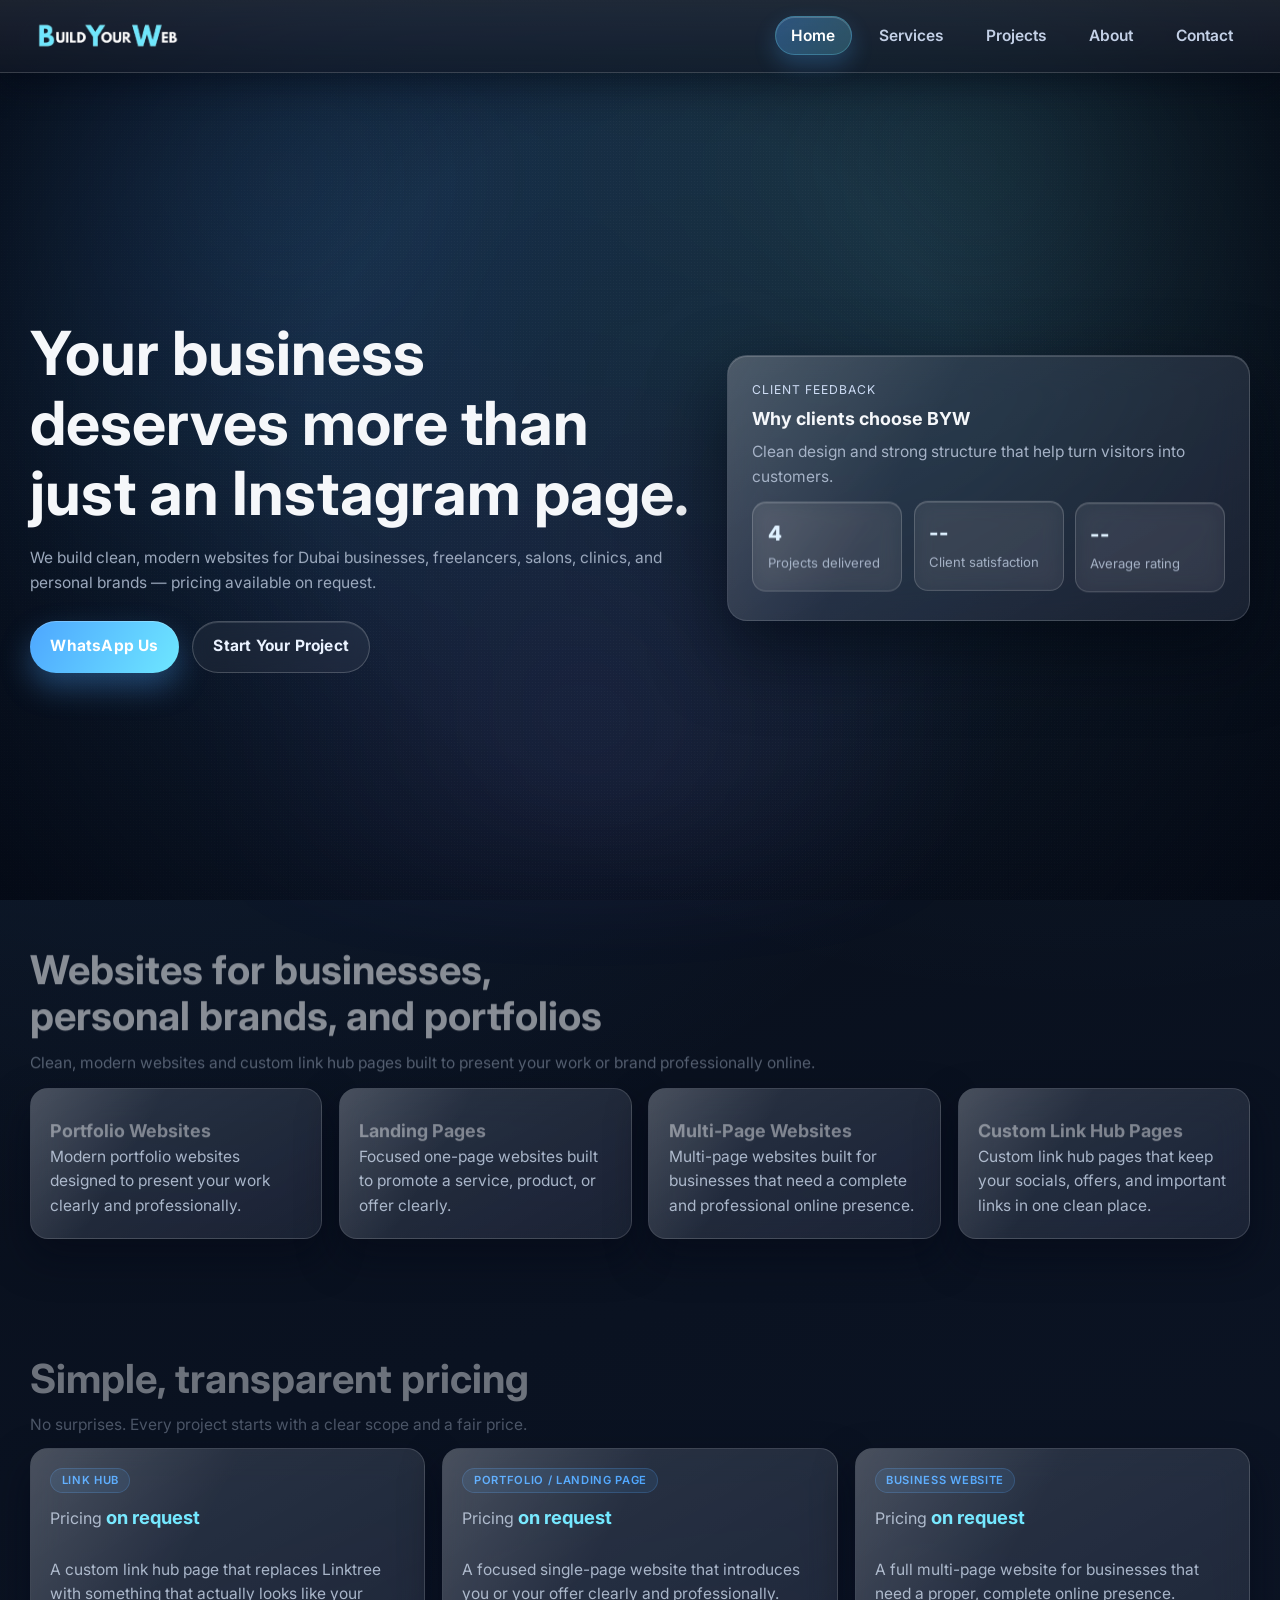
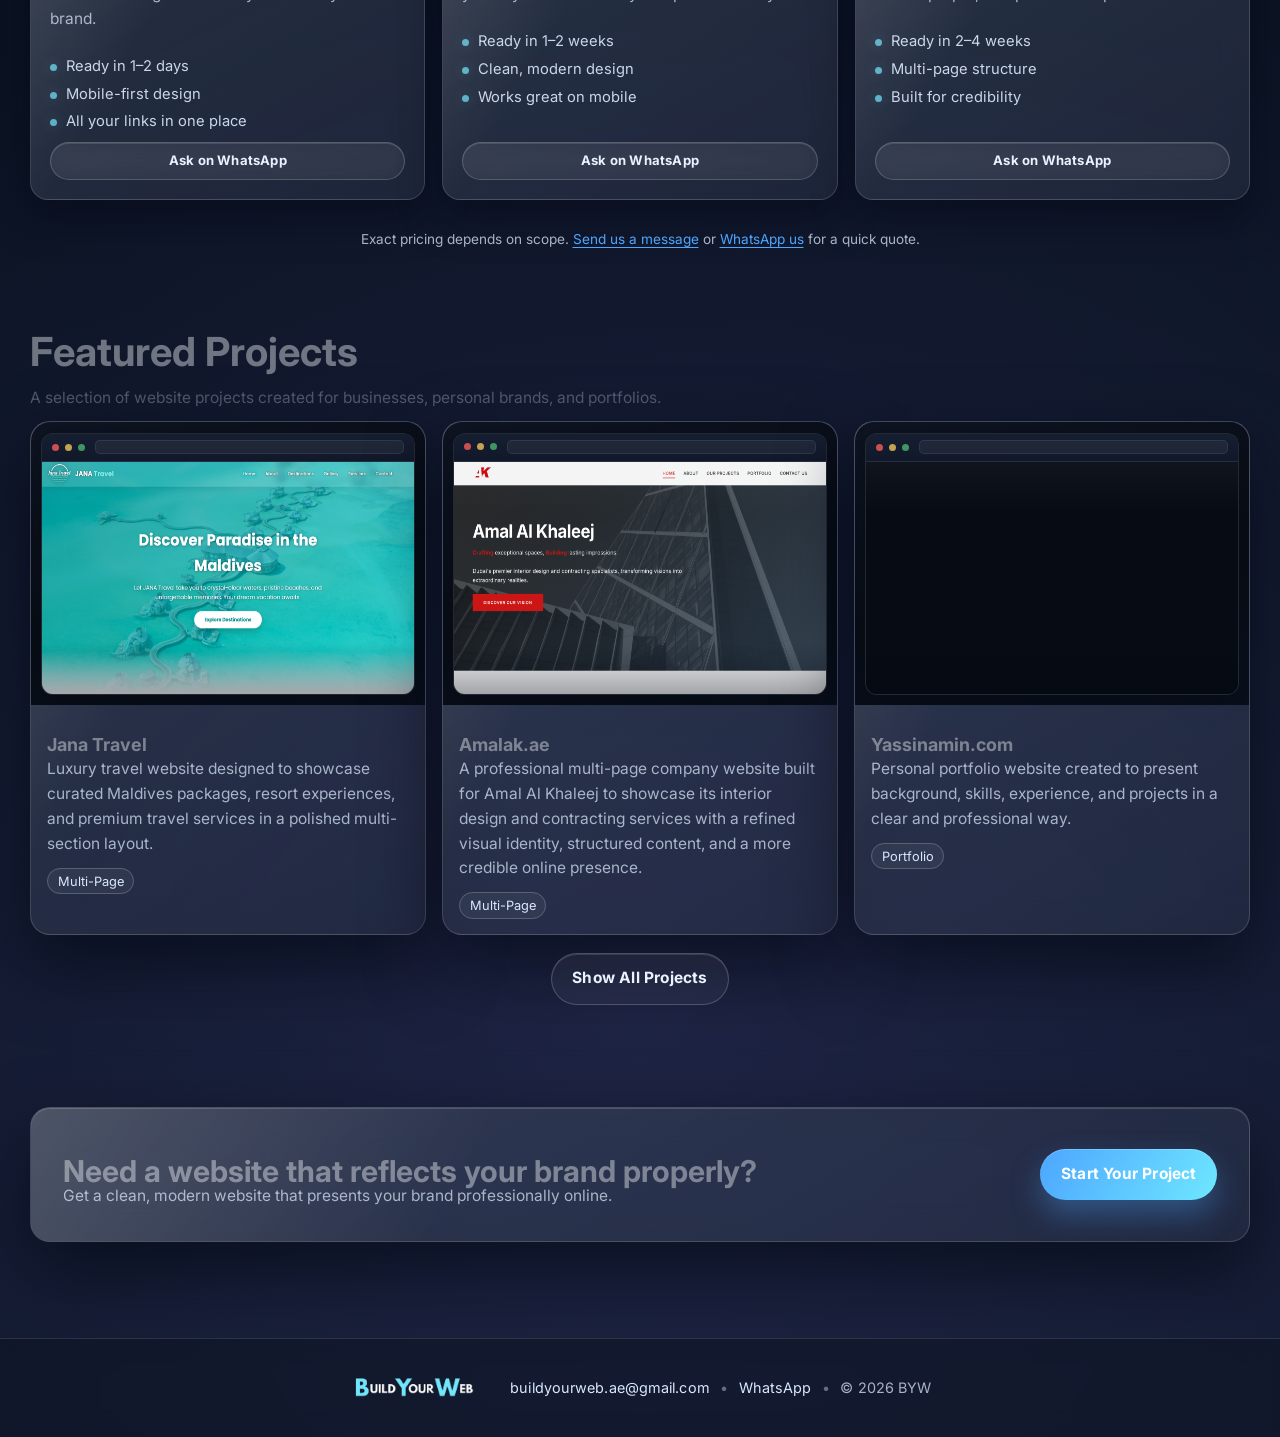
==== index.html @ 3cda88a5 "Remove all prices; make pricing available on request Replaces every AED figure across the homepage a" ====
<!DOCTYPE html>
<html lang="en">
  <head>
    <meta charset="UTF-8" />
    <meta name="viewport" content="width=device-width, initial-scale=1.0" />
    <title>Build Your Web (BYW) | Website Design in Dubai</title>
    <meta
      name="description"
      content="Dubai-based web design for businesses, salons, clinics, freelancers, and personal brands. Clean, modern websites with pricing on request. WhatsApp us to start."
    />
    <meta name="theme-color" content="#070b14" />
    <link rel="canonical" href="https://www.buildyourweb.ae/" />

    <!-- Favicon -->
    <link rel="icon" type="image/png" href="assets/Logo/favicon.png?v=7" />
    <link rel="apple-touch-icon" href="assets/Logo/favicon.png?v=7" />

    <!-- Open Graph -->
    <meta property="og:type" content="website" />
    <meta property="og:url" content="https://www.buildyourweb.ae/" />
    <meta property="og:title" content="Build Your Web (BYW) | Website Design in Dubai" />
    <meta
      property="og:description"
      content="Dubai-based web design for businesses, salons, clinics, freelancers, and personal brands. Clean, modern websites with pricing on request."
    />
    <meta
      property="og:image"
      content="https://www.buildyourweb.ae/assets/Logo/favicon.png?v=7"
    />
    <meta property="og:image:width" content="1307" />
    <meta property="og:image:height" content="1279" />
    <meta property="og:site_name" content="Build Your Web (BYW)" />
    <meta property="og:locale" content="en_US" />

    <!-- Twitter Card -->
    <meta name="twitter:card" content="summary_large_image" />
    <meta name="twitter:url" content="https://www.buildyourweb.ae/" />
    <meta name="twitter:title" content="Build Your Web (BYW) | Website Design in Dubai" />
    <meta
      name="twitter:description"
      content="Dubai-based web design for businesses, salons, clinics, freelancers, and personal brands. Clean, modern websites with pricing on request."
    />
    <meta
      name="twitter:image"
      content="https://www.buildyourweb.ae/assets/Logo/favicon.png?v=7"
    />
    <link rel="preconnect" href="https://fonts.googleapis.com" />
    <link rel="preconnect" href="https://fonts.gstatic.com" crossorigin />
    <link
      href="https://fonts.googleapis.com/css2?family=Inter:wght@400;500;600;700;800&display=swap"
      rel="stylesheet"
    />
    <link rel="stylesheet" href="assets/css/style.css?v=143" />
  </head>
  <body data-page="home">
    <header class="site-header">
      <div class="container nav-wrap">
        <a class="logo" href="./">
          <img
            src="assets/Logo/BYW%20Logo%20Transparent.png?v=2"
            alt="Build Your Web"
            width="328"
            height="86"
            decoding="async"
          />
        </a>
        <button
          class="menu-toggle"
          aria-expanded="false"
          aria-controls="site-nav"
          aria-label="Open menu"
        >
          Menu
        </button>
        <ul class="nav-links" id="site-nav">
          <li><a href="./" data-page-link="home">Home</a></li>
          <li><a href="services/" data-page-link="services">Services</a></li>
          <li><a href="projects/" data-page-link="projects">Projects</a></li>
          <li><a href="about/" data-page-link="about">About</a></li>
          <li><a href="contact/" data-page-link="contact">Contact</a></li>
        </ul>
      </div>
    </header>

    <main>
      <section class="page-hero">
        <div class="container hero-grid">
          <div class="hero-copy reveal">
            <h1>Your business deserves more than just an Instagram page.</h1>
            <p class="lead">
              We build clean, modern websites for Dubai businesses, freelancers, salons, clinics, and personal brands — pricing available on request.
            </p>
            <div class="hero-actions">
              <a href="https://wa.me/message/2WZRG66PRXP6H1" class="btn btn-primary" target="_blank" rel="noopener noreferrer">WhatsApp Us</a>
              <a href="contact/" class="btn btn-ghost">Start Your Project</a>
            </div>
          </div>
          <aside class="hero-panel hero-insight reveal">
            <div class="hero-panel-head">
              <p class="hero-panel-kicker">Client Feedback</p>
            </div>
            <h3>Why clients choose BYW</h3>
            <p class="lead">Clean design and strong structure that help turn visitors into customers.</p>
            <div class="hero-metrics">
              <article class="metric">
                <span class="num" id="projectsDeliveredMetric">--</span>
                <span class="label">Projects delivered</span>
              </article>
              <article class="metric">
                <span class="num" id="clientSatisfactionMetric">--</span>
                <span class="label">Client satisfaction</span>
              </article>
              <article class="metric">
                <span class="num" id="averageRatingMetric">--</span>
                <span class="label">Average rating</span>
              </article>
            </div>
            <p id="reviewCountNote" class="metric-note" hidden>Based on 0 reviews</p>
          </aside>
        </div>
      </section>

      <section>
        <div class="container">
          <div class="section-title reveal">
            <h2>Websites for businesses, personal brands, and portfolios</h2>
            <p>
              Clean, modern websites and custom link hub pages built to present
              your work or brand professionally online.
            </p>
          </div>
          <div class="cards">
            <article class="card reveal">
              <h3>Portfolio Websites</h3>
              <p>
                Modern portfolio websites designed to present your work clearly
                and professionally.
              </p>
            </article>
            <article class="card reveal">
              <h3>Landing Pages</h3>
              <p>
                Focused one-page websites built to promote a service, product,
                or offer clearly.
              </p>
            </article>
            <article class="card reveal">
              <h3>Multi-Page Websites</h3>
              <p>
                Multi-page websites built for businesses that need a complete
                and professional online presence.
              </p>
            </article>
            <article class="card reveal">
              <h3>Custom Link Hub Pages</h3>
              <p>
                Custom link hub pages that keep your socials, offers, and
                important links in one clean place.
              </p>
            </article>
          </div>
        </div>
      </section>

      <section class="pricing-preview-section">
        <div class="container">
          <div class="section-title reveal">
            <h2>Simple, transparent pricing</h2>
            <p>No surprises. Every project starts with a clear scope and a fair price.</p>
          </div>
          <div class="cards">
            <article class="card reveal pricing-card">
              <span class="pricing-tag">Link Hub</span>
              <p class="pricing-from">Pricing <strong>on request</strong></p>
              <p>A custom link hub page that replaces Linktree with something that actually looks like your brand.</p>
              <ul class="card-list">
                <li>Ready in 1–2 days</li>
                <li>Mobile-first design</li>
                <li>All your links in one place</li>
              </ul>
              <a href="https://wa.me/971509937517?text=Hi%2C%20I%27m%20interested%20in%20the%20Link%20Hub%20package." class="btn btn-ghost btn-sm" target="_blank" rel="noopener noreferrer">Ask on WhatsApp</a>
            </article>
            <article class="card reveal pricing-card">
              <span class="pricing-tag">Portfolio / Landing Page</span>
              <p class="pricing-from">Pricing <strong>on request</strong></p>
              <p>A focused single-page website that introduces you or your offer clearly and professionally.</p>
              <ul class="card-list">
                <li>Ready in 1–2 weeks</li>
                <li>Clean, modern design</li>
                <li>Works great on mobile</li>
              </ul>
              <a href="https://wa.me/971509937517?text=Hi%2C%20I%27m%20interested%20in%20the%20Portfolio%20/%20Landing%20Page%20package." class="btn btn-ghost btn-sm" target="_blank" rel="noopener noreferrer">Ask on WhatsApp</a>
            </article>
            <article class="card reveal pricing-card">
              <span class="pricing-tag">Business Website</span>
              <p class="pricing-from">Pricing <strong>on request</strong></p>
              <p>A full multi-page website for businesses that need a proper, complete online presence.</p>
              <ul class="card-list">
                <li>Ready in 2–4 weeks</li>
                <li>Multi-page structure</li>
                <li>Built for credibility</li>
              </ul>
              <a href="https://wa.me/971509937517?text=Hi%2C%20I%27m%20interested%20in%20the%20Business%20Website%20package" class="btn btn-ghost btn-sm" target="_blank" rel="noopener noreferrer">Ask on WhatsApp</a>
            </article>
          </div>
          <p class="pricing-note reveal">Exact pricing depends on scope. <a href="contact/">Send us a message</a> or <a href="https://wa.me/message/2WZRG66PRXP6H1" target="_blank" rel="noopener noreferrer">WhatsApp us</a> for a quick quote.</p>
        </div>
      </section>

      <section>
        <div class="container">
          <div class="section-title reveal">
            <h2>Featured Projects</h2>
            <p>
              A selection of website projects created for businesses, personal
              brands, and portfolios.
            </p>
          </div>
          <div class="portfolio-grid">
            <article
              class="project reveal"
              tabindex="0"
              role="button"
              aria-label="Open project details: Jana Travel"
              data-modal-title="Jana Travel"
              data-modal-type="Multi-Page Website"
              data-modal-url="https://yassinamin.com/janatravel"
              data-modal-description="JANA Travel is a luxury travel website built to promote curated resort experiences across the Maldives and the Indian Ocean. The site presents destinations, featured packages, gallery content, travel services, and contact options through a polished multi-section layout. The goal of the website is to create a premium online presence for a travel brand, making it easy for visitors to explore destinations, compare featured packages, learn about services, and get in touch to plan a trip."
              data-modal-points="Hero section with travel-focused call to action|About section introducing the brand|Featured destinations and package filtering|Resort package cards with pricing and details|Interactive photo gallery|Travel services section|Contact section with office details and inquiry form"
              data-modal-images="Projects/Jana Travel/1.png|Projects/Jana Travel/2.png|Projects/Jana Travel/3.png|Projects/Jana Travel/4.png|Projects/Jana Travel/5.png|Projects/Jana Travel/6.png"
            >
              <div class="project-media" aria-hidden="true">
                <div class="project-mock">
                  <div class="project-mock-chrome">
                    <span class="project-mock-dot project-mock-dot--r"></span>
                    <span class="project-mock-dot project-mock-dot--y"></span>
                    <span class="project-mock-dot project-mock-dot--g"></span>
                    <span class="project-mock-url"></span>
                  </div>
                  <div class="project-mock-viewport">
                    <img
                      src="Projects/Jana Travel/1.png"
                      alt="Jana Travel website preview"
                      width="400"
                      height="250"
                      decoding="async"
                      loading="lazy"
                    />
                  </div>
                </div>
              </div>
              <div class="project-body">
                <h3>Jana Travel</h3>
                <p>
                  Luxury travel website designed to showcase curated Maldives packages, resort experiences, and premium travel services in a polished multi-section layout.
                </p>
                <span class="tag">Multi-Page</span>
              </div>
            </article>
            <article
              class="project reveal"
              tabindex="0"
              role="button"
              aria-label="Open project details: Amalak.ae"
              data-modal-title="Amalak.ae"
              data-modal-type="Multi-Page Website"
              data-modal-url="https://amalak.ae"
              data-modal-description="Amalak.ae was built as the official website for Amal Al Khaleej, a Dubai-based interior design and contracting company. The goal was to create a clean and professional digital presence that reflects the company’s premium image and makes its services easier to explore online. The site introduces the brand, presents its core services, highlights project categories, and gives potential clients a clear way to get in touch."
              data-modal-points="Multi-page structure with dedicated sections for Home, About, Projects, Portfolio, and Contact|Service presentation for interior design, contracting, lighting design, space planning, custom carpentry, and project management|A modern visual style aimed at making the company feel established and trustworthy|Clear calls to action to guide visitors toward inquiries and consultations|Responsive layout focused on a clean browsing experience across devices|Building a more professional online identity for the brand|Organizing content in a way that feels clear and easy to navigate|Designing a clean UI that matches the company’s premium service offering|Creating a site structure that helps turn visitors into potential clients"
              data-modal-images="Projects/Amalak.ae/1.png|Projects/Amalak.ae/2.png|Projects/Amalak.ae/3.png|Projects/Amalak.ae/4.png"
            >
              <div class="project-media" aria-hidden="true">
                <div class="project-mock">
                  <div class="project-mock-chrome">
                    <span class="project-mock-dot project-mock-dot--r"></span>
                    <span class="project-mock-dot project-mock-dot--y"></span>
                    <span class="project-mock-dot project-mock-dot--g"></span>
                    <span class="project-mock-url"></span>
                  </div>
                  <div class="project-mock-viewport">
                    <img
                      src="Projects/Amalak.ae/1.png"
                      alt="Amalak.ae website preview"
                      width="400"
                      height="250"
                      decoding="async"
                      loading="lazy"
                    />
                  </div>
                </div>
              </div>
              <div class="project-body">
                <h3>Amalak.ae</h3>
                <p>
                  A professional multi-page company website built for Amal Al Khaleej to showcase its interior design and contracting services with a refined visual identity, structured content, and a more credible online presence.
                </p>
                <span class="tag">Multi-Page</span>
              </div>
            </article>
            <article
              class="project reveal"
              tabindex="0"
              role="button"
              aria-label="Open project details: Yassinamin.com"
              data-modal-title="Yassinamin.com"
              data-modal-type="Personal Portfolio"
              data-modal-url="https://yassinamin.com"
              data-modal-description="Yassinamin.com is a personal portfolio website built to present academic background, technical interests, work experience, and selected projects in one clean and structured space. The site introduces Yassin Amin as a Computer Science student at the University of Wollongong in Dubai with interests in cybersecurity, coding, Linux, and networking. The goal of the website is to create a professional online presence that makes it easy to explore education, experience, certifications, skills, and projects through a simple section-based layout."
              data-modal-points="Introduction and personal summary|Education timeline|Experience section|Certificates section|Projects showcase|Skills section|Contact section"
              data-modal-images="Projects/Yassinamin.com/1.png|Projects/Yassinamin.com/2.png|Projects/Yassinamin.com/3.png"
            >
              <div class="project-media" aria-hidden="true">
                <div class="project-mock">
                  <div class="project-mock-chrome">
                    <span class="project-mock-dot project-mock-dot--r"></span>
                    <span class="project-mock-dot project-mock-dot--y"></span>
                    <span class="project-mock-dot project-mock-dot--g"></span>
                    <span class="project-mock-url"></span>
                  </div>
                  <div class="project-mock-viewport">
                    <img
                      src="Projects/Yassinamin.com/1.png"
                      alt="Yassinamin.com website preview"
                      width="400"
                      height="250"
                      decoding="async"
                      loading="lazy"
                    />
                  </div>
                </div>
              </div>
              <div class="project-body">
                <h3>Yassinamin.com</h3>
                <p>
                  Personal portfolio website created to present background, skills, experience, and projects in a clear and professional way.
                </p>
                <span class="tag">Portfolio</span>
              </div>
            </article>
          </div>
          <div class="portfolio-actions reveal">
            <a href="projects/" class="btn btn-ghost">Show All Projects</a>
          </div>
        </div>
      </section>

      <section>
        <div class="container">
          <div class="cta reveal">
            <div>
              <h2>Need a website that reflects your brand properly?</h2>
              <p>
                Get a clean, modern website that presents your brand
                professionally online.
              </p>
            </div>
            <a href="contact/" class="btn btn-primary">Start Your Project</a>
          </div>
        </div>
      </section>
    </main>

    <footer class="site-footer">
      <div class="container footer-inner">
        <a class="logo" href="./">
          <img
            src="assets/Logo/BYW%20Logo%20Transparent.png?v=2"
            alt="Build Your Web"
            width="328"
            height="86"
            decoding="async"
          />
        </a>
        <div class="footer-meta" aria-label="Footer">
          <a class="footer-email" href="mailto:buildyourweb.ae@gmail.com">buildyourweb.ae@gmail.com</a>
          <span class="footer-divider" aria-hidden="true">•</span>
          <a
            class="footer-phone"
            href="https://wa.me/message/2WZRG66PRXP6H1"
            target="_blank"
            rel="noopener noreferrer"
            aria-label="WhatsApp +971 50 993 7517"
            >WhatsApp</a
          >
          <span class="footer-divider" aria-hidden="true">•</span>
          <span class="footer-copy">© 2026 BYW</span>
        </div>
      </div>
    </footer>

    <script src="assets/js/main.js?v=72"></script>
  </body>
  </html>
---- assets/css/style.css ----
:root {
  --bg-base: #070b14;
  --bg-secondary: #0d1321;
  --surface-deep: #111a2e;
  --glass: rgba(255, 255, 255, 0.08);
  --glass-border: rgba(255, 255, 255, 0.16);
  --accent-blue: #4da6ff;
  --accent-cyan: #6ee7ff;
  --glow-violet: #8b7cff;
  --text: #f5f7fa;
  --text-muted: #a7b4c8;
  --shadow-lg: 0 30px 72px rgba(2, 6, 16, 0.62);
  --shadow-md: 0 18px 38px rgba(3, 8, 21, 0.5);
  --inner-light: inset 0 1px 0 rgba(255, 255, 255, 0.16);
  --radius: 20px;
  --radius-sm: 14px;
  --max: 1220px;
}

* {
  box-sizing: border-box;
}

html {
  scroll-behavior: smooth;
  background: #070b14;
  background-color: #070b14;
  overscroll-behavior-y: none;
  scrollbar-width: none;
  -ms-overflow-style: none;
}

body {
  margin: 0;
  font-family: "Inter", "Segoe UI", Roboto, sans-serif;
  font-size: 0.97rem;
  color: var(--text);
  line-height: 1.6;
  background:
    radial-gradient(circle at 12% 6%, rgba(77, 166, 255, 0.16), transparent 34%),
    radial-gradient(circle at 84% 2%, rgba(110, 231, 255, 0.1), transparent 30%),
    radial-gradient(circle at 50% 86%, rgba(139, 124, 255, 0.12), transparent 42%),
    linear-gradient(165deg, var(--bg-base), #0a1221 44%, var(--surface-deep) 100%);
  background-color: #070b14;
  /* Safari/macOS: background-attachment: fixed + overscroll up causes a bright blue
     band at the top (fixed bg repaints wrong during rubber-band). Default scroll
     attachment matches .fx-layer fixed aurora without triggering that bug. */
  overflow-x: hidden;
  isolation: isolate;
  overscroll-behavior-y: none;
  scrollbar-width: none;
  -ms-overflow-style: none;
}

html::-webkit-scrollbar,
body::-webkit-scrollbar {
  width: 0;
  height: 0;
  display: none;
}

body::before {
  content: "";
  position: fixed;
  inset: 0;
  z-index: 0;
  pointer-events: none;
  background:
    linear-gradient(rgba(167, 180, 200, 0.06) 1px, transparent 1px),
    linear-gradient(90deg, rgba(167, 180, 200, 0.06) 1px, transparent 1px);
  background-size: 72px 72px;
  mask-image: radial-gradient(circle at center, black 28%, transparent 96%);
  opacity: 0.2;
}

body.modal-open {
  overflow: hidden;
}

.modal-overlay {
  position: fixed;
  inset: 0;
  z-index: 9999;
  display: grid;
  place-items: center;
  padding: 1.4rem;
  background: rgba(2, 6, 16, 0.72);
  backdrop-filter: blur(10px);
  opacity: 0;
  visibility: hidden;
  pointer-events: none;
  transition: opacity 0.24s ease, visibility 0.24s ease;
}

.modal {
  width: min(820px, 100%);
  max-height: min(90vh, 920px);
  border-radius: 22px;
  border: 1px solid rgba(255, 255, 255, 0.18);
  background:
    linear-gradient(150deg, rgba(255, 255, 255, 0.12), rgba(255, 255, 255, 0.05)),
    rgba(17, 26, 46, 0.72);
  box-shadow: 0 34px 90px rgba(2, 6, 18, 0.7);
  overflow: hidden;
  position: relative;
  display: flex;
  flex-direction: column;
  opacity: 0;
  transform: translateY(14px) scale(0.985);
  transition: opacity 0.24s ease, transform 0.24s ease;
}

.modal-overlay.is-open {
  opacity: 1;
  visibility: visible;
  pointer-events: auto;
}

.modal-overlay.is-open .modal {
  opacity: 1;
  transform: translateY(0) scale(1);
}

.modal-body {
  padding: 1.35rem 1.35rem 1.5rem;
  display: grid;
  gap: 0.8rem;
  overflow-y: auto;
  overscroll-behavior: contain;
  scrollbar-width: thin;
  scrollbar-color: #3d424d transparent;
}

.modal-body::-webkit-scrollbar {
  width: 8px;
}

.modal-body::-webkit-scrollbar-thumb {
  background-color: #3d424d;
  border-radius: 999px;
}

.modal-body::-webkit-scrollbar-track {
  background: transparent;
}

.modal-media {
  border-bottom: 1px solid rgba(255, 255, 255, 0.12);
  touch-action: pan-y;
  cursor: grab;
}

.modal-media.is-dragging {
  cursor: grabbing;
}

.modal-carousel {
  width: 100%;
  height: 100%;
  overflow: hidden;
}

.modal-media .project-mock-viewport {
  aspect-ratio: auto;
  height: clamp(240px, 44vh, 420px);
  background: #060a13;
}

.modal-track {
  height: 100%;
  display: flex;
  will-change: transform;
}

.modal-slide {
  flex: 0 0 100%;
  width: 100%;
  height: 100%;
  box-sizing: border-box;
  padding: 0 4px;
}

.modal-image {
  width: 100%;
  height: 100%;
  display: block;
  object-fit: fill;
  object-position: center;
  user-select: none;
  -webkit-user-drag: none;
  pointer-events: none;
}

.modal-media .project-mock-viewport img.modal-image {
  object-fit: fill;
  object-position: center;
}

.modal-gallery {
  display: flex;
  gap: 0.5rem;
  padding: 0.6rem 1.35rem 0;
  flex-shrink: 0;
  scrollbar-width: thin;
  scrollbar-color: #3d424d transparent;
}

.modal-gallery::-webkit-scrollbar {
  width: 8px;
  height: 8px;
}

.modal-gallery::-webkit-scrollbar-thumb {
  background-color: #3d424d;
  border-radius: 999px;
}

.modal-gallery::-webkit-scrollbar-track {
  background: transparent;
}

.modal-gallery-thumb {
  width: 62px;
  height: 42px;
  border-radius: 8px;
  border: 1px solid rgba(255, 255, 255, 0.2);
  padding: 0;
  background: rgba(255, 255, 255, 0.05);
  overflow: hidden;
  cursor: pointer;
  opacity: 0.78;
  transition: opacity 0.18s ease, border-color 0.18s ease, transform 0.18s ease;
}

.modal-gallery-thumb img {
  width: 100%;
  height: 100%;
  display: block;
  object-fit: cover;
}

.modal-gallery-thumb:hover {
  opacity: 1;
  transform: translateY(-1px);
}

.modal-gallery-thumb.active {
  opacity: 1;
  border-color: rgba(110, 231, 255, 0.55);
  box-shadow: 0 0 0 1px rgba(110, 231, 255, 0.28);
}

.modal-kicker {
  margin: 0;
  font-size: 0.78rem;
  letter-spacing: 1.1px;
  text-transform: uppercase;
  color: #c8d8f3;
  opacity: 0.92;
}

.modal-title {
  margin: 0;
  font-size: 1.5rem;
}

.modal-title-link {
  color: #dce8fa;
  text-decoration: none;
  border-bottom: 1px solid transparent;
  transition: color 0.2s ease, border-color 0.2s ease, text-shadow 0.2s ease;
}

.modal-title-link:hover {
  color: #a7e7ff;
  border-color: rgba(110, 231, 255, 0.4);
  text-shadow: 0 0 14px rgba(110, 231, 255, 0.22);
}

.modal-title-link.is-disabled {
  pointer-events: none;
  border-bottom-color: transparent;
}

.modal-visit-hint {
  margin: -0.3rem 0 0.1rem;
  color: #95a9c6;
  font-size: 0.78rem;
  letter-spacing: 0.35px;
  text-transform: uppercase;
}

.modal-desc {
  margin: 0;
  color: var(--text-muted);
}

.modal-list {
  list-style: none;
  padding: 0;
  margin: 0.2rem 0 0;
  display: grid;
  gap: 0.45rem;
  color: #c9d6ea;
}

.modal-list li {
  display: flex;
  gap: 0.55rem;
  align-items: flex-start;
  line-height: 1.45;
}

.modal-list li::before {
  content: "";
  width: 7px;
  height: 7px;
  border-radius: 999px;
  margin-top: 0.5rem;
  flex: 0 0 auto;
  background: rgba(110, 231, 255, 0.7);
  box-shadow: 0 0 14px rgba(110, 231, 255, 0.22);
}

.modal-close {
  position: absolute;
  top: 0.9rem;
  right: 0.9rem;
  border: 1px solid rgba(255, 255, 255, 0.2);
  background: rgba(255, 255, 255, 0.06);
  color: #eaf2ff;
  border-radius: 999px;
  padding: 0.55rem 0.8rem;
  font: inherit;
  font-weight: 700;
  cursor: pointer;
  transition: border-color 0.2s ease, background-color 0.2s ease, transform 0.2s ease;
}

.modal-close:hover {
  transform: translateY(-1px);
  border-color: rgba(110, 231, 255, 0.34);
  background: rgba(255, 255, 255, 0.08);
}

.project[role="button"] {
  cursor: pointer;
}

.project[role="button"]:focus-visible {
  outline: 3px solid rgba(77, 166, 255, 0.45);
  outline-offset: 4px;
}

body > *:not(.fx-layer):not(.scroll-progress):not(.modal-overlay):not(.mobile-nav-overlay):not(.mobile-nav-drawer) {
  position: relative;
  z-index: 1;
}

.fx-layer {
  position: fixed;
  inset: 0;
  z-index: 0;
  pointer-events: none;
}

.aurora-bg,
.grain-bg,
.vignette-bg {
  position: absolute;
  inset: 0;
}

.aurora-bg {
  background:
    radial-gradient(circle at 22% 20%, rgba(77, 166, 255, 0.14), transparent 42%),
    radial-gradient(circle at 76% 18%, rgba(110, 231, 255, 0.12), transparent 38%),
    radial-gradient(circle at 46% 80%, rgba(139, 124, 255, 0.1), transparent 42%);
  filter: blur(52px);
  opacity: 0.92;
  animation: auroraDrift 18s ease-in-out infinite alternate;
}

.grain-bg {
  background-image: radial-gradient(rgba(255, 255, 255, 0.42) 0.5px, transparent 0.6px);
  background-size: 3px 3px;
  mix-blend-mode: soft-light;
  opacity: 0.06;
}

.vignette-bg {
  background: radial-gradient(circle at center, transparent 42%, rgba(2, 6, 16, 0.72) 100%);
}

.scroll-progress {
  --scroll-progress: 0;
  position: fixed;
  top: 0;
  left: 0;
  right: 0;
  z-index: 10000;
  width: 100%;
  height: 3px;
  box-sizing: border-box;
  pointer-events: none;
  background: transparent;
  overflow: hidden;
  /* Stable fixed layer for Safari desktop (avoids repaint trails vs. descendants). */
  transform: translateZ(0);
  -webkit-transform: translateZ(0);
}

/* Real node + clip-path (no transform on the gradient): Safari/macOS often leaves
   blue “shadow” smears when a pseudo or layer uses scaleX + gradient every frame. */
.scroll-progress-fill {
  display: block;
  height: 100%;
  width: 100%;
  margin: 0;
  padding: 0;
  border: 0;
  background: linear-gradient(90deg, var(--accent-blue), var(--accent-cyan));
  clip-path: inset(0 calc((1 - var(--scroll-progress, 0)) * 100%) 0 0);
  -webkit-clip-path: inset(0 calc((1 - var(--scroll-progress, 0)) * 100%) 0 0);
}

a {
  color: inherit;
  text-decoration: none;
}

img {
  max-width: 100%;
  display: block;
}

.container {
  width: min(100% - 2rem, var(--max));
  margin-inline: auto;
}

.site-header {
  position: sticky;
  top: 0;
  z-index: 120;
  border-bottom: 1px solid rgba(255, 255, 255, 0.12);
  background:
    linear-gradient(180deg, rgba(255, 255, 255, 0.08), rgba(255, 255, 255, 0.02)),
    rgba(13, 19, 33, 0.66);
  backdrop-filter: blur(22px) saturate(130%);
  box-shadow: 0 10px 34px rgba(2, 6, 18, 0.45);
}

.nav-wrap {
  display: flex;
  align-items: center;
  justify-content: space-between;
  min-height: 72px;
  gap: 1.2rem;
  width: 100%;
  max-width: none;
  padding-inline: clamp(1rem, 2.4vw, 2.6rem);
}

.logo {
  display: inline-flex;
  align-items: center;
  line-height: 0;
  position: relative;
  flex-shrink: 0;
  cursor: pointer;
}

.logo img {
  height: clamp(26px, 6.5vw, 40px);
  width: auto;
  max-width: min(220px, 72vw);
  object-fit: contain;
  display: block;
  cursor: pointer;
  user-select: none;
  -webkit-user-drag: none;
  transition: transform 0.24s ease, filter 0.24s ease;
}

.site-header .logo:hover img {
  transform: translateY(-2px) scale(1.05);
  filter:
    drop-shadow(0 0 10px rgba(77, 166, 255, 0.32))
    drop-shadow(0 0 22px rgba(110, 231, 255, 0.2));
}

.site-footer .logo:hover img {
  transform: translateY(-2px) scale(1.05);
  filter:
    drop-shadow(0 0 10px rgba(77, 166, 255, 0.32))
    drop-shadow(0 0 22px rgba(110, 231, 255, 0.2));
}

.site-footer .logo img {
  height: clamp(22px, 5.5vw, 34px);
  max-width: min(190px, 68vw);
}

.nav-links {
  display: flex;
  align-items: center;
  gap: 0.65rem;
  list-style: none;
  padding: 0;
  margin: 0 0 0 auto;
}

.nav-links a {
  color: #c3d0e6;
  padding: 0.56rem 0.96rem;
  border-radius: 999px;
  font-weight: 600;
  border: 1px solid transparent;
  transition: color 0.2s ease, border-color 0.2s ease, background-color 0.2s ease;
}

.nav-links a:hover,
.nav-links a.active {
  color: #ffffff;
  border-color: rgba(110, 231, 255, 0.28);
  background: linear-gradient(
    120deg,
    rgba(77, 166, 255, 0.36),
    rgba(110, 231, 255, 0.24)
  );
  box-shadow:
    0 10px 22px rgba(77, 166, 255, 0.24),
    inset 0 1px 0 rgba(255, 255, 255, 0.18);
}

.menu-toggle {
  display: none;
  border: 1px solid var(--glass-border);
  background: var(--glass);
  color: var(--text);
  border-radius: 10px;
  padding: 0.45rem 0.65rem;
  font-size: 0.95rem;
  cursor: pointer;
}

.btn {
  display: inline-flex;
  align-items: center;
  justify-content: center;
  gap: 0.45rem;
  border: 0;
  border-radius: 999px;
  padding: 0.8rem 1.28rem;
  font-weight: 700;
  letter-spacing: 0.2px;
  cursor: pointer;
  transform: translate3d(var(--btn-x, 0), var(--btn-y, 0), 0);
  transition: transform 0.2s ease, box-shadow 0.2s ease, opacity 0.2s ease;
}

.btn:hover {
  transform: translate3d(var(--btn-x, 0), calc(var(--btn-y, 0) - 3px), 0) scale(1.02);
}

.btn-primary {
  color: #fff;
  background: linear-gradient(120deg, var(--accent-blue), var(--accent-cyan));
  box-shadow:
    0 14px 30px rgba(77, 166, 255, 0.35),
    inset 0 1px 0 rgba(255, 255, 255, 0.22);
}

.btn-primary:hover {
  box-shadow:
    0 18px 36px rgba(77, 166, 255, 0.48),
    0 0 24px rgba(110, 231, 255, 0.26),
    inset 0 1px 0 rgba(255, 255, 255, 0.28);
}

.btn-ghost {
  color: #eaf2ff;
  border: 1px solid rgba(255, 255, 255, 0.2);
  background: rgba(255, 255, 255, 0.05);
  backdrop-filter: blur(10px);
  box-shadow: inset 0 1px 0 rgba(255, 255, 255, 0.12);
}

.btn-ghost:hover {
  border-color: rgba(110, 231, 255, 0.34);
  box-shadow:
    0 14px 28px rgba(4, 10, 26, 0.4),
    0 0 18px rgba(77, 166, 255, 0.16),
    inset 0 1px 0 rgba(255, 255, 255, 0.18);
}

.page-hero {
  padding: 5rem 0 3rem;
}

[data-page="home"] .page-hero {
  padding: clamp(5.8rem, 11vh, 7.4rem) 0 clamp(4.2rem, 9vh, 6.4rem);
  min-height: calc(100svh - 88px);
  display: flex;
  align-items: center;
}

.hero-grid {
  display: grid;
  grid-template-columns: 1.12fr 0.88fr;
  align-items: center;
  gap: 2rem;
}

.hero-copy {
  max-width: 760px;
}

.hero-proof {
  margin-top: 1rem;
  display: flex;
  flex-wrap: wrap;
  gap: 0.55rem;
}

.hero-proof span {
  font-size: 0.78rem;
  letter-spacing: 0.4px;
  color: #d5e5ff;
  border: 1px solid rgba(255, 255, 255, 0.22);
  border-radius: 999px;
  padding: 0.28rem 0.62rem;
  background: rgba(255, 255, 255, 0.06);
  backdrop-filter: blur(8px);
}

.kicker {
  display: inline-flex;
  align-items: center;
  gap: 0.45rem;
  font-size: 0.82rem;
  font-weight: 700;
  letter-spacing: 1.1px;
  text-transform: uppercase;
  color: #d2dff3;
  border: 1px solid var(--glass-border);
  border-radius: 999px;
  padding: 0.4rem 0.74rem;
  background: var(--glass);
  backdrop-filter: blur(10px);
}

h1,
h2,
h3 {
  margin: 0;
  line-height: 1.15;
  color: var(--text);
  text-wrap: balance;
}

h1 {
  font-size: clamp(2.1rem, 5vw, 3.8rem);
  margin-top: 1rem;
}

h2 {
  font-size: clamp(1.6rem, 3.8vw, 2.5rem);
}

h3 {
  font-size: 1.12rem;
}

.lead {
  color: var(--text-muted);
  margin-top: 1rem;
  max-width: 72ch;
}

.hero-actions {
  margin-top: 1.65rem;
  display: flex;
  flex-wrap: wrap;
  gap: 0.8rem;
}

.hero-panel,
.card,
.project,
form,
.cta,
.contact-side-panel {
  position: relative;
  border: 1px solid var(--glass-border);
  border-radius: var(--radius);
  background:
    linear-gradient(150deg, rgba(255, 255, 255, 0.11), rgba(255, 255, 255, 0.04)),
    rgba(17, 26, 46, 0.5);
  backdrop-filter: blur(18px) saturate(130%);
  box-shadow: var(--shadow-lg);
  box-shadow: var(--shadow-lg), var(--inner-light);
  overflow: hidden;
}

.hero-panel::before,
.card::before,
.project::before,
form::before,
.cta::before,
.contact-side-panel::before {
  content: "";
  position: absolute;
  inset: 0;
  background: linear-gradient(
    120deg,
    rgba(255, 255, 255, 0.16) 0%,
    rgba(255, 255, 255, 0.02) 36%,
    rgba(255, 255, 255, 0.02) 100%
  );
  pointer-events: none;
}

.hero-panel {
  padding: 1.35rem;
  transform: translate3d(0, var(--parallax-y, 0), 0);
  transition: transform 0.22s ease, border-color 0.22s ease, box-shadow 0.22s ease;
}

.hero-panel:hover {
  border-color: rgba(110, 231, 255, 0.32);
  box-shadow:
    0 30px 64px rgba(2, 8, 20, 0.62),
    0 0 24px rgba(110, 231, 255, 0.14),
    inset 0 1px 0 rgba(255, 255, 255, 0.2);
}

.hero-insight {
  padding: 1.5rem;
  display: grid;
  gap: 0.62rem;
}

.hero-panel-head {
  display: flex;
  justify-content: flex-start;
  align-items: center;
  margin-bottom: 0;
}

.hero-panel-kicker {
  margin: 0;
  font-size: 0.76rem;
  text-transform: uppercase;
  letter-spacing: 1px;
  color: #c8d8f3;
}

.hero-insight h3 {
  margin: 0;
}

.hero-insight .lead {
  margin: 0;
}

.hero-metrics {
  margin-top: 0.45rem;
  display: grid;
  grid-template-columns: repeat(3, 1fr);
  gap: 0.7rem;
}

.metric {
  border: 1px solid rgba(255, 255, 255, 0.18);
  border-radius: var(--radius-sm);
  background: rgba(255, 255, 255, 0.06);
  backdrop-filter: blur(10px);
  padding: 0.95rem 0.9rem;
  transform: translate3d(0, var(--parallax-y, 0), 0);
  box-shadow: inset 0 1px 0 rgba(255, 255, 255, 0.14);
  transition: transform 0.2s ease, border-color 0.2s ease, box-shadow 0.2s ease;
}

.metric:hover {
  border-color: rgba(110, 231, 255, 0.34);
  box-shadow:
    0 14px 26px rgba(4, 10, 26, 0.44),
    inset 0 1px 0 rgba(255, 255, 255, 0.2);
  transform: translate3d(0, -2px, 0);
}

.metric .num {
  display: block;
  font-size: 1.28rem;
  font-weight: 800;
  color: #dff1ff;
}

.metric .label {
  color: var(--text-muted);
  font-size: 0.82rem;
  line-height: 1.35;
}

.metric-note {
  margin: 0.75rem 0 0;
  color: #b9c9e2;
  font-size: 0.8rem;
  letter-spacing: 0.25px;
}

section {
  padding: 3.2rem 0;
}

.section-title {
  margin-bottom: 1.5rem;
  max-width: 84ch;
}

.section-title p {
  margin: 0.7rem 0 0;
  color: var(--text-muted);
}

.cards {
  display: grid;
  grid-template-columns: repeat(auto-fit, minmax(245px, 1fr));
  gap: 1.05rem;
}

.card {
  border-radius: 18px;
  padding: 1.2rem;
  box-shadow: var(--shadow-md);
  transform: translate3d(0, var(--parallax-y, 0), 0)
    perspective(900px)
    rotateX(var(--rx, 0deg))
    rotateY(var(--ry, 0deg));
  transform-style: preserve-3d;
  transition: transform 0.25s ease, box-shadow 0.25s ease, border-color 0.25s ease;
}

.card:hover {
  border-color: rgba(110, 231, 255, 0.34);
  box-shadow:
    0 24px 44px rgba(4, 10, 28, 0.54),
    0 0 22px rgba(110, 231, 255, 0.14),
    inset 0 1px 0 rgba(255, 255, 255, 0.2);
}

.card h3 {
  margin-bottom: 0.55rem;
}

.card p {
  color: var(--text-muted);
  margin-bottom: 0;
}

.card-list {
  list-style: none;
  padding: 0;
  margin: 0.9rem 0 0;
  display: grid;
  gap: 0.4rem;
  color: #c9d6ea;
  font-size: 0.92rem;
}

.card-list li {
  display: flex;
  gap: 0.55rem;
  align-items: flex-start;
  line-height: 1.45;
}

.card-list li::before {
  content: "";
  width: 7px;
  height: 7px;
  border-radius: 999px;
  margin-top: 0.5rem;
  flex: 0 0 auto;
  background: rgba(110, 231, 255, 0.7);
  box-shadow: 0 0 14px rgba(110, 231, 255, 0.22);
}

.tag-list {
  display: flex;
  flex-wrap: wrap;
  gap: 0.55rem;
  margin-top: 0.9rem;
}

.tag {
  padding: 0.3rem 0.6rem;
  border-radius: 999px;
  border: 1px solid rgba(255, 255, 255, 0.2);
  color: #d9e7ff;
  background: rgba(255, 255, 255, 0.05);
  font-size: 0.8rem;
}

.portfolio-grid {
  display: grid;
  grid-template-columns: repeat(12, 1fr);
  gap: 1rem;
}

.portfolio-actions {
  margin-top: 1.1rem;
  display: flex;
  justify-content: center;
}

.project {
  grid-column: span 4;
  transform: translate3d(0, var(--parallax-y, 0), 0)
    perspective(1000px)
    rotateX(var(--rx, 0deg))
    rotateY(var(--ry, 0deg));
  transform-style: preserve-3d;
  transition: transform 0.25s ease, box-shadow 0.25s ease, border-color 0.25s ease;
}

.project:hover {
  border-color: rgba(110, 231, 255, 0.34);
  box-shadow:
    0 26px 48px rgba(3, 9, 26, 0.56),
    0 0 22px rgba(77, 166, 255, 0.16),
    inset 0 1px 0 rgba(255, 255, 255, 0.2);
}

.project-media {
  position: relative;
  padding: 0.65rem;
  min-height: 0;
  background: linear-gradient(165deg, rgba(13, 19, 33, 0.98) 0%, #080d16 55%, #0a101c 100%);
  overflow: hidden;
}

.project-mock {
  border-radius: 12px;
  overflow: hidden;
  border: 1px solid rgba(255, 255, 255, 0.12);
  background: #070b14;
  box-shadow:
    inset 0 1px 0 rgba(255, 255, 255, 0.07),
    0 14px 36px rgba(2, 6, 16, 0.42);
}

.project-mock-chrome {
  display: flex;
  align-items: center;
  gap: 6px;
  height: 28px;
  padding: 0 10px;
  background: linear-gradient(180deg, #161f32 0%, #10182a 100%);
  border-bottom: 1px solid rgba(255, 255, 255, 0.07);
}

.project-mock-dot {
  width: 7px;
  height: 7px;
  border-radius: 50%;
  flex-shrink: 0;
}

.project-mock-dot--r {
  background: rgba(255, 95, 87, 0.78);
}

.project-mock-dot--y {
  background: rgba(245, 200, 90, 0.78);
}

.project-mock-dot--g {
  background: rgba(82, 196, 120, 0.72);
}

.project-mock-url {
  flex: 1;
  min-width: 0;
  height: 14px;
  margin-left: 4px;
  border-radius: 5px;
  background: rgba(255, 255, 255, 0.05);
  border: 1px solid rgba(255, 255, 255, 0.08);
}

.project-mock-viewport {
  position: relative;
  aspect-ratio: 400 / 250;
  background: #070b14;
}

.project-mock-viewport::after {
  content: "";
  position: absolute;
  inset: 0;
  pointer-events: none;
  background: linear-gradient(
    180deg,
    rgba(255, 255, 255, 0.04) 0%,
    transparent 22%,
    transparent 78%,
    rgba(2, 6, 16, 0.35) 100%
  );
}

.project-mock-viewport img {
  display: block;
  width: 100%;
  height: 100%;
  object-fit: fill;
  object-position: center;
}

.project-body {
  padding: 1rem;
}

.project-body p {
  color: var(--text-muted);
  margin-bottom: 0.75rem;
}

.project-hint {
  position: absolute;
  right: 1rem;
  bottom: 1rem;
  margin: 0;
  z-index: 2;
  font-size: 0.78rem;
  letter-spacing: 0.9px;
  text-transform: uppercase;
  color: #b9c9e2;
  opacity: 0;
  transform: translateY(6px);
  pointer-events: none;
  transition: opacity 0.2s ease, transform 0.2s ease;
}

.project:hover .project-hint,
.project:focus-visible .project-hint {
  opacity: 0.95;
  transform: translateY(0);
}

body.modal-open .project-hint {
  opacity: 0 !important;
  transform: translateY(6px) !important;
}

.split {
  display: grid;
  grid-template-columns: 1fr 1fr;
  gap: 1.1rem;
}

[data-page="about"] .about-hero-copy {
  max-width: 72ch;
}

[data-page="about"] .hero-grid {
  grid-template-columns: 0.94fr 1.06fr;
  align-items: center;
  gap: 2.2rem;
}

[data-page="about"] .about-showcase {
  display: grid;
  gap: 0.7rem;
  align-self: start;
}

[data-page="about"] .about-showcase .project-mock {
  border-radius: 16px;
}

[data-page="about"] .about-showcase .project-mock-viewport {
  aspect-ratio: auto;
  height: clamp(250px, 40vh, 360px);
}

[data-page="about"] .about-showcase-image {
  object-fit: fill;
  object-position: center;
}

[data-page="about"] .about-columns {
  display: grid;
  grid-template-columns: 1.08fr 0.92fr;
  gap: 1.35rem;
  align-items: stretch;
}

[data-page="about"] .about-stack {
  display: grid;
  gap: 1.2rem;
  align-content: start;
}

[data-page="about"] .about-stack--right {
  grid-template-rows: 1fr 1fr;
  min-height: 100%;
}

[data-page="about"] .about-stack--right .card {
  height: 100%;
}

[data-page="about"] .about-stack .card h3,
[data-page="about"] .about-process .card h3 {
  margin-bottom: 0.4rem;
}

[data-page="about"] .about-stack .card,
[data-page="about"] .about-process .card {
  display: grid;
  align-content: start;
  padding: 1.08rem;
}

[data-page="about"] .about-stack .card p,
[data-page="about"] .about-process .card p {
  margin-top: 0;
  line-height: 1.62;
}

[data-page="about"] .about-process {
  gap: 1.15rem;
}

[data-page="services"] .services-info-row {
  padding: 1.4rem 0;
}

[data-page="services"] .services-hero-copy {
  max-width: 72ch;
  margin-bottom: 0;
}

[data-page="services"] .hero-grid {
  grid-template-columns: 0.94fr 1.06fr;
  align-items: start;
  gap: 2.2rem;
}

[data-page="services"] .services-showcase {
  display: grid;
  align-self: start;
  margin-top: 0.35rem;
}

[data-page="services"] .services-showcase .project-mock {
  border-radius: 16px;
  box-shadow: 0 20px 44px rgba(2, 6, 16, 0.44);
}

[data-page="services"] .services-showcase .project-mock-viewport {
  aspect-ratio: auto;
  height: clamp(250px, 40vh, 360px);
}

[data-page="services"] .services-showcase-image {
  object-fit: fill;
  object-position: center;
}

[data-page="services"] .services-info-row + .services-info-row {
  padding-top: 0.45rem;
}

[data-page="services"] .card p {
  line-height: 1.64;
}

[data-page="services"] .cards {
  gap: 1.15rem;
  grid-auto-rows: 1fr;
}

[data-page="services"] .cards > .card,
[data-page="services"] .services-info-row .split > .card {
  display: grid;
  align-content: start;
}

[data-page="services"] .card-list {
  margin-top: 0.82rem;
}

.cta {
  padding: 2rem;
  display: flex;
  flex-wrap: wrap;
  gap: 0.9rem 1.2rem;
  align-items: center;
  justify-content: space-between;
  transform: translate3d(0, var(--parallax-y, 0), 0);
  box-shadow: var(--shadow-lg), var(--inner-light);
}

.cta p {
  color: var(--text-muted);
  margin: 0.55rem 0 0;
}

.cta h2 {
  font-size: clamp(1.42rem, 2.35vw, 2rem);
}

.contact-wrap {
  display: grid;
  grid-template-columns: 1.05fr 0.95fr;
  gap: 1.2rem;
  align-items: stretch;
}

[data-page="contact"] .page-hero {
  min-height: auto;
  padding: 3.6rem 0 1.2rem;
}

[data-page="contact"] main > section + section {
  padding-top: 1.35rem;
}

form {
  padding: 1.15rem;
}

/* Desktop: scrollport ends just under Project details; “Design references”+ need a short scroll inside the form */
[data-page="contact"] #contact-form {
  max-height: min(37rem, calc(100svh - 13rem));
  overflow-y: auto;
  scrollbar-gutter: stable;
  scrollbar-width: thin;
  scrollbar-color: rgba(160, 196, 240, 0.26) rgba(10, 16, 30, 0.48);
  background: rgba(14, 23, 40, 0.92);
}

[data-page="contact"] #contact-form::before {
  content: none;
}

[data-page="contact"] #contact-form::-webkit-scrollbar {
  width: 10px;
}

[data-page="contact"] #contact-form::-webkit-scrollbar-thumb {
  background: rgba(160, 196, 240, 0.26);
  border-radius: 999px;
  border: 2px solid rgba(12, 20, 36, 0.6);
}

[data-page="contact"] #contact-form::-webkit-scrollbar-track {
  background: rgba(10, 16, 30, 0.48);
  border-radius: 999px;
}

.field {
  margin-bottom: 0.86rem;
}

.field.has-error label {
  color: #ffb9c0;
}

.field.has-error input:not([type="checkbox"]),
.field.has-error select,
.field.has-error textarea {
  border-color: rgba(255, 126, 143, 0.9);
  box-shadow: 0 0 0 3px rgba(255, 126, 143, 0.16);
}

.field.has-error .checkbox-label {
  color: #ffb9c0;
}

.checkbox-label {
  display: inline-flex;
  align-items: flex-start;
  gap: 0.55rem;
  line-height: 1.45;
  max-width: max-content;
}

.checkbox-label input[type="checkbox"] {
  width: auto;
  margin-top: 0.22rem;
}

label {
  display: block;
  font-weight: 600;
  margin-bottom: 0.35rem;
}

[data-page="contact"] #contact-form .field > label:not(.checkbox-label) {
  pointer-events: none;
  cursor: default;
}

input,
select,
textarea {
  width: 100%;
  border-radius: 11px;
  border: 1px solid rgba(255, 255, 255, 0.22);
  background: rgba(17, 26, 46, 0.6);
  color: var(--text);
  padding: 0.74rem 0.86rem;
  font: inherit;
}

.iti {
  width: 100%;
  min-width: 0;
  position: relative;
  z-index: 3;
}

/* Tabular figures keep spaced digit groups from looking uneven; min-width:0 avoids grid squeeze. */
.iti__tel-input {
  width: 100%;
  font-variant-numeric: tabular-nums;
}

.iti--separate-dial-code .iti__tel-input {
  padding-left: var(--phone-input-offset, 8.6rem);
}

.iti__country-container .iti__selected-country {
  background: rgba(13, 22, 40, 0.7);
  border-right: 1px solid rgba(255, 255, 255, 0.16);
  border-radius: 11px 0 0 11px;
  min-width: 6.2rem;
  transition: background-color 0.18s ease;
}

.iti__country-container .iti__selected-country:hover {
  background: rgba(20, 33, 58, 0.85);
}

.iti__selected-dial-code,
.iti__arrow {
  color: var(--text);
}

.iti__country-list {
  width: 100%;
  max-height: 8.8rem;
  overflow-x: hidden;
  background: rgba(10, 16, 30, 0.97);
  border: 0;
  border-radius: 12px;
  color: var(--text);
}

.iti__country:hover,
.iti__country.iti__highlight {
  background-color: rgba(110, 231, 255, 0.14);
}

.iti__dropdown-content {
  top: calc(100% + 0.45rem);
  left: 0;
  right: auto;
  width: min(12.5rem, calc(100vw - 2.5rem)) !important;
  border: 1px solid rgba(255, 255, 255, 0.16);
  border-radius: 12px;
  overflow: hidden;
  box-shadow: 0 18px 30px rgba(1, 6, 18, 0.5);
  background: rgba(10, 16, 30, 0.97);
}

/* Kept for compatibility if country search is re-enabled; with countrySearch:false the nodes are absent. */
.iti__search-input-wrapper,
.iti__search-input {
  display: none;
}

input:focus,
select:focus,
textarea:focus {
  outline: none;
  border-color: rgba(110, 231, 255, 0.7);
  box-shadow: 0 0 0 3px rgba(77, 166, 255, 0.2);
}

textarea {
  min-height: 130px;
  resize: none;
  overflow-y: hidden;
}

.status {
  margin-top: 0.55rem;
  color: var(--text-muted);
  font-size: 0.88rem;
}

.status.error {
  color: #ffb9c0;
}

.status.success {
  color: #97f6ca;
}

/* Contact HTML only — hidden on desktop; shown as fixed band under @media (max-width: 980px) */
.contact-safe-matte {
  display: none;
}

/*
 * Contact-only: was position:fixed + full-screen + backdrop-filter + opacity:0 when “closed”.
 * iOS Safari still composites that layer and it can leave a transparent band by the Dynamic Island.
 * display:none removes it from the tree until the toast is shown.
 */
.inquiry-toast-overlay {
  position: fixed !important;
  inset: 0 !important;
  display: none;
  place-items: center;
  padding: 0;
  background: rgba(2, 8, 18, 0.32);
  backdrop-filter: blur(5px);
  -webkit-backdrop-filter: blur(5px);
  z-index: 99999 !important;
  opacity: 0;
  pointer-events: none;
  transition: opacity 0.24s ease;
}

.inquiry-toast {
  position: relative;
  width: min(460px, calc(100vw - 2rem));
  border: 1px solid rgba(151, 246, 202, 0.4);
  border-radius: 14px;
  background:
    linear-gradient(140deg, rgba(151, 246, 202, 0.16), rgba(151, 246, 202, 0.07)),
    rgba(9, 20, 32, 0.96);
  color: #d5ffe9;
  padding: 1rem 1.08rem;
  text-align: center;
  line-height: 1.5;
  box-shadow:
    0 24px 46px rgba(3, 8, 20, 0.62),
    inset 0 1px 0 rgba(255, 255, 255, 0.22);
  transform: translateY(10px) scale(0.98);
  transition: transform 0.24s ease, opacity 0.24s ease;
}

.inquiry-toast-overlay.is-visible {
  display: grid;
  opacity: 1;
  pointer-events: auto;
}

.inquiry-toast-overlay.is-visible .inquiry-toast {
  transform: translateY(0) scale(1);
}

.contact-side-panel {
  padding: 0;
  display: grid;
  gap: 0.95rem;
  height: min(37rem, calc(100svh - 13rem));
  max-height: min(37rem, calc(100svh - 13rem));
  min-height: 0;
  align-content: start;
  align-items: start;
  grid-template-rows: max-content minmax(0, 1fr);
  border: 0;
  background: transparent;
  box-shadow: none;
  backdrop-filter: none;
  overflow: visible;
}

.contact-side-panel::before {
  content: none;
}

.contact-direct-card {
  min-height: 0;
  height: auto;
  align-self: start;
  border: 1px solid rgba(255, 255, 255, 0.12);
  border-radius: 12px;
  background: rgba(255, 255, 255, 0.05);
  padding: 1.02rem 1.08rem;
  box-shadow: inset 0 1px 0 rgba(255, 255, 255, 0.12);
}

.contact-direct-card h3 {
  margin-bottom: 0.78rem;
  font-size: 1.25rem;
}

.contact-direct-card p {
  margin: 0;
  color: var(--text-muted);
  line-height: 1.55;
}

.contact-direct-row + .contact-direct-row {
  margin-top: 0.85rem;
}

.contact-direct-label {
  display: block;
  margin-bottom: 0.3rem;
  font-size: 0.72rem;
  font-weight: 700;
  letter-spacing: 0.9px;
  text-transform: uppercase;
  color: #aecdff;
}

.contact-direct-link {
  color: #dceaff;
  word-break: break-word;
}

.contact-direct-link:hover {
  color: #ffffff;
}

.contact-map-canvas {
  min-height: 0;
  height: 100%;
  width: 100%;
  border-radius: 12px;
  overflow: hidden;
  border: 1px solid rgba(255, 255, 255, 0.12);
  background: rgba(7, 11, 20, 0.72);
  box-shadow:
    inset 0 1px 0 rgba(255, 255, 255, 0.08),
    0 18px 36px rgba(4, 10, 26, 0.32);
}

.contact-map-canvas > iframe,
.contact-map-canvas > div {
  width: 100%;
  height: 100%;
  display: block;
  border: 0;
}

.contact-map-fallback {
  margin: 0;
  height: 100%;
  min-height: 390px;
  display: grid;
  place-items: center;
  color: var(--text-muted);
  font-size: 0.9rem;
}

.site-footer {
  margin-top: 2.8rem;
  border-top: 1px solid rgba(255, 255, 255, 0.12);
  background: rgba(13, 19, 33, 0.5);
  backdrop-filter: blur(12px);
  padding: 2rem 0;
}

.footer-inner {
  display: flex;
  flex-wrap: wrap;
  gap: 1rem 2rem;
  justify-content: center;
  align-items: center;
  text-align: center;
}

.footer-inner p {
  margin: 0;
  color: var(--text-muted);
}

.footer-meta {
  display: inline-flex;
  align-items: center;
  gap: 0.65rem;
  justify-content: center;
  color: var(--text-muted);
  font-size: 0.9rem;
  letter-spacing: 0.1px;
}

.footer-email,
.footer-phone {
  color: #d9e7ff;
  padding: 0;
  border-radius: 0;
  border: 0;
  text-decoration: none;
  transition:
    color 0.2s ease,
    transform 0.24s ease,
    filter 0.24s ease;
}

.footer-email:hover,
.footer-phone:hover {
  color: #ffffff;
  transform: translateY(-1px) scale(1.02);
  filter:
    drop-shadow(0 0 8px rgba(77, 166, 255, 0.26))
    drop-shadow(0 0 16px rgba(110, 231, 255, 0.15));
}

.footer-divider {
  opacity: 0.55;
}

.footer-copy {
  white-space: nowrap;
}

.reveal {
  opacity: 0;
  transform: translateY(26px) scale(0.985);
  transition: opacity 0.6s ease, transform 0.6s ease;
}

.reveal.is-visible {
  opacity: 1;
  transform: translateY(0) scale(1);
}

.scrub-text {
  will-change: transform, opacity;
}

/* Mobile nav: only exists on small screens — never show on desktop */
@media (min-width: 981px) {
  .mobile-nav-overlay,
  .mobile-nav-drawer {
    display: none !important;
    visibility: hidden !important;
    pointer-events: none !important;
  }
}

@keyframes auroraDrift {
  0% {
    transform: translate3d(0, 0, 0) scale(1);
  }
  100% {
    transform: translate3d(0, -18px, 0) scale(1.03);
  }
}

@media (max-width: 980px) {
  body.nav-open {
    overflow: auto;
  }

  /*
   * Contact page only: maps API + intl-tel + inquiry overlay are unique to this route.
   * viewport-fit=cover is set only on contact/index.html so env() applies; other pages stay unchanged.
   */
  body[data-page="contact"] {
    padding-top: env(safe-area-inset-top, 0px);
    background-attachment: scroll;
  }

  body[data-page="contact"] .contact-safe-matte {
    display: block;
    position: fixed;
    top: 0;
    left: 0;
    right: 0;
    width: 100%;
    height: env(safe-area-inset-top, 0px);
    background-color: var(--bg-base);
    z-index: 9998;
    pointer-events: none;
  }

  /* Push progress bar below the Dynamic Island / notch safe area on the contact
     page (the only route with viewport-fit=cover). Without this the 3 px bar
     sits at top:0 which is physically behind the sensor housing and invisible. */
  body[data-page="contact"] .scroll-progress {
    top: env(safe-area-inset-top, 0px);
  }

  /* No top bar: header is only a centered logo at the start of the page */
  .site-header {
    position: static;
    z-index: 1;
    overflow: visible;
    border-bottom: none;
    background: transparent;
    backdrop-filter: none;
    -webkit-backdrop-filter: none;
    box-shadow: none;
  }

  .nav-wrap {
    position: relative;
    z-index: auto;
    display: flex;
    flex-direction: column;
    align-items: center;
    justify-content: center;
    min-height: 0;
    width: 100%;
    max-width: none;
    padding: 1.35rem 1rem 0.65rem;
    gap: 0;
  }

  .site-header .logo {
    margin-inline: auto;
  }

  .site-header .logo img {
    height: clamp(42px, 12vw, 62px);
    max-width: min(340px, 92vw);
  }

  .site-header .logo:hover img {
    transform: none;
    filter: none;
  }

  [data-page="home"] .page-hero {
    min-height: auto;
    padding: 2.25rem 0 3.6rem;
  }

  body:not([data-page="home"]) .page-hero {
    padding-top: 2rem;
  }

  body[data-page="contact"] .page-hero {
    padding-top: 2rem;
    padding-bottom: 1.2rem;
  }

  .hero-grid,
  .cards,
  .split,
  .contact-wrap {
    grid-template-columns: 1fr;
  }

  /* Services hero: two-column rule is more specific than `.hero-grid` above — stack title, then mock */
  [data-page="services"] .hero-grid {
    grid-template-columns: 1fr;
    gap: 1.35rem;
  }

  [data-page="services"] .services-showcase {
    margin-top: 0;
    width: 100%;
    max-width: none;
  }

  [data-page="services"] .services-showcase .project-mock-viewport {
    aspect-ratio: 400 / 250;
    height: auto;
  }

  [data-page="services"] .services-showcase-image {
    object-fit: contain;
    background: #070b14;
  }

  [data-page="contact"] #contact-form {
    max-height: none;
    /* Inline intl-tel-input dropdown is position:absolute; parent overflow-y:auto clips it on small screens. */
    overflow: visible;
  }

  .contact-side-panel {
    height: auto;
    max-height: none;
    grid-template-rows: max-content auto;
  }

  /* Map: explicit aspect from width — fixes collapsed % heights when panel is height:auto */
  .contact-map-canvas {
    position: relative;
    width: 100%;
    aspect-ratio: 16 / 10;
    height: auto;
    min-height: 0;
    max-height: none;
    /* Own stacking context — reduces iOS glitches with Maps/iframe vs fixed body background */
    isolation: isolate;
  }

  .contact-map-fallback {
    min-height: 0;
    height: 100%;
  }

  [data-page="about"] .about-columns {
    grid-template-columns: 1fr;
  }

  .project {
    grid-column: span 6;
  }

  .modal-overlay {
    padding: max(1.75rem, calc(env(safe-area-inset-top, 0px) + 1.25rem)) 0.75rem
      max(2.25rem, calc(env(safe-area-inset-bottom, 0px) + 1.5rem));
  }

  .modal {
    width: 100%;
    max-height: min(66dvh, calc(100dvh - 8.5rem));
    border-radius: 16px;
    min-height: 0;
  }

  .modal-media {
    flex-shrink: 0;
  }

  .modal-media .project-mock-viewport {
    height: clamp(188px, 28vh, 280px);
  }

  .modal-body {
    flex: 1 1 auto;
    min-height: 0;
    overflow-y: auto;
    -webkit-overflow-scrolling: touch;
    padding: 0.65rem 0.85rem 0.95rem;
    gap: 0.5rem;
  }

  .modal-gallery {
    overflow-x: auto;
    overflow-y: hidden;
    padding: 0.55rem 1rem 0.1rem;
  }

  .modal-gallery-thumb {
    flex: 0 0 auto;
  }

  .modal-close {
    top: 0.65rem;
    right: 0.65rem;
    padding: 0.52rem 0.74rem;
  }
}

@media (max-width: 760px) {
  .container {
    width: min(100% - 1.3rem, var(--max));
  }

  /* About hero (phone): two-column `.hero-grid` rule is more specific — stack copy, then mock */
  [data-page="about"] .hero-grid {
    grid-template-columns: 1fr;
    gap: 1.35rem;
    align-items: start;
  }

  [data-page="about"] .about-showcase {
    width: 100%;
    max-width: none;
    margin-top: 0;
  }

  [data-page="about"] .about-showcase .project-mock-viewport {
    aspect-ratio: 400 / 250;
    height: auto;
  }

  [data-page="about"] .about-showcase-image {
    object-fit: contain;
    background: #070b14;
  }

  /* About — process: steps 1–2 side by side, step 3 full width below */
  [data-page="about"] .about-process {
    grid-template-columns: repeat(2, minmax(0, 1fr));
    gap: 0.65rem;
  }

  [data-page="about"] .about-process .card:nth-child(3) {
    grid-column: 1 / -1;
  }

  [data-page="about"] .about-process .card {
    padding: 0.82rem 0.7rem;
  }

  [data-page="about"] .about-process .card h3 {
    font-size: 0.9rem;
    line-height: 1.2;
    margin-bottom: 0.32rem;
  }

  [data-page="about"] .about-process .card p {
    font-size: 0.74rem;
    line-height: 1.4;
  }

  /* About — top cards: 2 | 2, then full-width, then 2 | 2 (DOM: L1,L2,L3,R1,R2) */
  [data-page="about"] .about-columns {
    grid-template-columns: repeat(2, minmax(0, 1fr));
    gap: 0.65rem;
    align-items: stretch;
  }

  [data-page="about"] .about-stack {
    display: contents;
  }

  [data-page="about"] .about-stack--left > .card:nth-child(3) {
    grid-column: 1 / -1;
  }

  [data-page="about"] .about-stack--right .card {
    height: auto;
    min-height: 0;
  }

  [data-page="about"] .about-columns .card {
    padding: 0.82rem 0.7rem;
  }

  [data-page="about"] .about-columns .card h3 {
    font-size: 0.9rem;
    line-height: 1.2;
    margin-bottom: 0.32rem;
  }

  [data-page="about"] .about-columns .card p {
    font-size: 0.74rem;
    line-height: 1.4;
  }

  .hero-actions {
    flex-direction: row;
    flex-wrap: wrap;
    justify-content: flex-start;
    gap: 0.55rem;
  }

  .hero-actions .btn {
    width: auto;
    max-width: 100%;
    padding: 0.55rem 1rem;
    font-size: 0.86rem;
  }

  /* Home — “Websites for businesses…” cards: 2×2 on phone */
  [data-page="home"] .cards {
    grid-template-columns: repeat(2, minmax(0, 1fr));
    gap: 0.65rem;
  }

  [data-page="home"] .cards .card {
    padding: 0.82rem 0.7rem;
  }

  [data-page="home"] .cards .card h3 {
    font-size: 0.92rem;
    line-height: 1.2;
    margin-bottom: 0.4rem;
  }

  [data-page="home"] .cards .card p {
    font-size: 0.76rem;
    line-height: 1.38;
  }

  /* Services — website type cards: 2×2 on phone (includes bullet lists) */
  [data-page="services"] .cards {
    grid-template-columns: repeat(2, minmax(0, 1fr));
    gap: 0.65rem;
  }

  [data-page="services"] .cards .card {
    padding: 0.75rem 0.58rem;
  }

  [data-page="services"] .cards .card h3 {
    font-size: 0.88rem;
    line-height: 1.2;
    margin-bottom: 0.32rem;
    text-align: center;
  }

  [data-page="services"] .cards .card p {
    font-size: 0.7rem;
    line-height: 1.34;
  }

  [data-page="services"] .cards .card-list {
    margin-top: 0.45rem;
    gap: 0.26rem;
    font-size: 0.65rem;
  }

  [data-page="services"] .cards .card-list li {
    gap: 0.32rem;
    line-height: 1.32;
  }

  [data-page="services"] .cards .card-list li::before {
    width: 5px;
    height: 5px;
    margin-top: 0.4rem;
  }

  .project {
    grid-column: span 12;
  }

  .cta {
    align-items: stretch;
    flex-direction: column;
    justify-content: flex-start;
    padding: 1.15rem 1rem;
    gap: 0.65rem;
  }

  .cta > div:first-of-type {
    text-align: left;
    width: 100%;
  }

  .cta h2 {
    font-size: 1.18rem;
    line-height: 1.22;
  }

  .cta p {
    margin-top: 0.38rem;
    font-size: 0.86rem;
    line-height: 1.45;
  }

  .cta .btn {
    width: auto;
    max-width: 100%;
    align-self: center;
    padding: 0.55rem 1rem;
    font-size: 0.86rem;
  }

  .footer-meta {
    flex-wrap: wrap;
    row-gap: 0.35rem;
  }

  .footer-divider {
    display: none;
  }

  section {
    padding: 2.8rem 0;
  }
}

@media (max-width: 560px) {
  input,
  select,
  textarea {
    font-size: 16px;
  }

  .contact-map-canvas {
    aspect-ratio: 5 / 4;
  }
}

@media (max-width: 980px) {
  .nav-links {
    display: none !important;
  }

  .menu-toggle {
    display: none !important;
  }

  /* Flush to the right bezel: no gap, no right border/radius — reads as growing from the edge */
  .mobile-nav-drawer {
    display: flex !important;
    flex-direction: column;
    align-items: stretch;
    position: fixed !important;
    top: 96px;
    right: env(safe-area-inset-right, 0px) !important;
    left: auto !important;
    bottom: auto;
    width: 2.55rem;
    max-width: calc(100vw - env(safe-area-inset-left, 0px) - 0.5rem);
    margin: 0;
    transform: none !important;
    z-index: 2147483647 !important;
    background: rgba(14, 20, 34, 0.98);
    border: 1px solid rgba(255, 255, 255, 0.12);
    border-right: none;
    border-radius: 11px 0 0 11px;
    box-shadow:
      -8px 6px 24px rgba(2, 8, 22, 0.48),
      inset 0 1px 0 rgba(255, 255, 255, 0.08);
    overflow: hidden;
    transition:
      width 0.24s ease,
      box-shadow 0.2s ease,
      opacity 0.22s ease,
      filter 0.22s ease;
  }

  .mobile-nav-drawer.open {
    width: min(54vw, 178px);
    border-radius: 12px 0 0 12px;
    max-height: min(52vh, 320px);
  }

  .mobile-nav-tab {
    flex: 0 0 auto;
    width: 100%;
    height: 2.55rem;
    min-height: 0;
    margin: 0;
    padding: 0;
    border: none;
    border-radius: 0;
    background: transparent;
    color: #e6f0ff;
    font: inherit;
    font-weight: 600;
    font-size: 1.2rem;
    line-height: 1;
    cursor: pointer;
    display: flex;
    align-items: center;
    justify-content: center;
    box-shadow: none;
    transition:
      filter 0.2s ease,
      border-color 0.2s ease;
    border-bottom: 1px solid transparent;
  }

  .mobile-nav-drawer.open .mobile-nav-tab {
    border-bottom-color: rgba(255, 255, 255, 0.1);
  }

  .mobile-nav-tab:hover {
    filter: brightness(1.08);
  }

  .mobile-nav-overlay {
    position: fixed !important;
    inset: 0;
    z-index: 2147483645;
    background: rgba(5, 10, 18, 0.42);
    display: none;
    pointer-events: auto;
  }

  .mobile-nav-overlay.open {
    display: block;
  }

  .mobile-nav-panel {
    position: relative !important;
    top: auto;
    right: auto;
    flex: 1 1 auto;
    min-width: 0;
    width: 100%;
    max-height: 0;
    opacity: 0;
    overflow: hidden;
    padding: 0 0.4rem;
    margin: 0;
    border: none;
    border-radius: 0;
    background: transparent;
    box-shadow: none;
    z-index: auto;
    pointer-events: none;
    display: grid !important;
    gap: 0.28rem;
    align-content: start;
    visibility: hidden;
    box-sizing: border-box;
    transition:
      max-height 0.24s ease,
      opacity 0.2s ease,
      padding-top 0.24s ease,
      padding-bottom 0.24s ease,
      visibility 0.24s ease;
    -webkit-overflow-scrolling: touch;
  }

  .mobile-nav-drawer.open .mobile-nav-panel {
    max-height: 260px;
    opacity: 1 !important;
    visibility: visible !important;
    padding: 0.35rem 0.4rem 0.45rem;
    overflow-y: auto;
    overflow-x: hidden;
    pointer-events: auto;
  }

  .mobile-nav-list {
    list-style: none;
    margin: 0;
    padding: 0;
    display: grid;
    gap: 0.28rem;
  }

  .mobile-nav-list li {
    margin: 0;
    padding: 0;
  }

  .mobile-nav-list a {
    display: flex;
    align-items: center;
    width: 100%;
    text-align: left;
    padding: 0.48rem 0.58rem;
    border-radius: 8px;
    border: 1px solid rgba(255, 255, 255, 0.1);
    background: rgba(255, 255, 255, 0.05);
    font-size: 0.92rem;
    font-weight: 500;
    line-height: 1.2;
    color: #e6f0ff;
    text-decoration: none;
    box-sizing: border-box;
    min-height: 2.35rem;
  }

  .mobile-nav-list a:hover {
    border-color: rgba(255, 255, 255, 0.14);
    background: rgba(255, 255, 255, 0.07);
    color: #f2f6ff;
  }

  .mobile-nav-list a.active {
    border-color: rgba(255, 255, 255, 0.14);
    background: rgba(255, 255, 255, 0.07);
    color: #f2f6ff;
    font-weight: 600;
  }

  /* Calmer motion on small screens only (desktop unchanged): no scroll parallax/scrub in JS; subtle press */
  .scrub-text {
    will-change: auto;
  }

  .btn {
    transform: none !important;
    transition: transform 0.12s ease, box-shadow 0.2s ease, opacity 0.2s ease;
  }

  .btn:hover {
    transform: scale(1.02) !important;
  }

  .btn:active {
    transform: scale(1.045) !important;
  }

  .btn-primary:hover {
    box-shadow:
      0 14px 30px rgba(77, 166, 255, 0.35),
      inset 0 1px 0 rgba(255, 255, 255, 0.22);
  }

  .btn-ghost:hover {
    border-color: rgba(255, 255, 255, 0.2);
    box-shadow: inset 0 1px 0 rgba(255, 255, 255, 0.12);
  }

  .hero-panel,
  .metric,
  .cta {
    transform: none !important;
  }

  .card,
  .project {
    transform: none !important;
    transform-style: flat !important;
  }

  .hero-panel:hover {
    border-color: var(--glass-border);
    box-shadow: var(--shadow-lg), var(--inner-light);
  }

  .metric:hover {
    transform: none !important;
    border-color: rgba(255, 255, 255, 0.18);
    box-shadow: inset 0 1px 0 rgba(255, 255, 255, 0.14);
  }

  .card:hover {
    border-color: var(--glass-border);
    box-shadow: var(--shadow-lg), var(--inner-light);
  }

  .project:hover {
    border-color: var(--glass-border);
    box-shadow: var(--shadow-lg), var(--inner-light);
  }

  .site-footer {
    margin-top: 2rem;
    padding: 1.2rem 0 1.4rem;
  }

  .footer-inner {
    flex-direction: row;
    flex-wrap: wrap;
    align-items: center;
    justify-content: center;
    gap: 0.85rem clamp(1.1rem, 5vw, 2rem);
    text-align: center;
  }

  .footer-inner p {
    font-size: 0.86rem;
    line-height: 1.45;
  }

  .site-footer .logo {
    margin: 0;
    line-height: 0;
    flex-shrink: 0;
    align-self: center;
  }

  .footer-meta {
    flex-direction: column;
    flex-wrap: nowrap;
    align-items: center;
    justify-content: center;
    gap: 0.5rem;
    font-size: 0.86rem;
    line-height: 1.5;
    flex: 0 1 auto;
    min-width: 0;
    max-width: min(100%, 16.5rem);
    text-align: center;
    overflow-wrap: anywhere;
  }

  .footer-meta .footer-phone {
    order: 1;
  }

  .footer-meta .footer-email {
    order: 2;
  }

  .footer-meta .footer-copy {
    order: 3;
  }

  .footer-divider {
    display: none;
  }

  .site-footer .logo img {
    height: clamp(22px, 5.2vw, 30px);
    max-width: min(132px, 38vw);
  }

  .site-footer .logo:hover img {
    transform: none;
    filter: none;
  }

  .footer-email:hover,
  .footer-phone:hover {
    transform: none;
    filter: none;
  }

  /* Home hero — Client Feedback metrics: three compact tiles in one row on phone */
  .hero-insight .hero-metrics {
    grid-template-columns: repeat(3, minmax(0, 1fr));
    gap: 0.42rem;
    margin-top: 0.5rem;
    align-items: stretch;
  }

  .hero-insight .hero-metrics .metric {
    display: flex;
    flex-direction: column;
    align-items: center;
    justify-content: center;
    padding: 0.48rem 0.32rem;
    text-align: center;
    min-height: 0;
  }

  .hero-insight .hero-metrics .metric .num {
    font-size: clamp(0.88rem, 2.8vw, 1.05rem);
    line-height: 1.15;
  }

  .hero-insight .hero-metrics .metric .label {
    font-size: 0.6rem;
    line-height: 1.2;
    margin-top: 0.2rem;
  }

  /* Below project modal (z-index 9999): no taps, reads as background */
  body.modal-open .mobile-nav-overlay,
  body.modal-open .mobile-nav-drawer {
    z-index: 9980 !important;
    pointer-events: none !important;
  }

  body.modal-open .mobile-nav-drawer {
    opacity: 0.45;
    filter: saturate(0.72) brightness(0.84);
  }
}

/* ============================================================
   PRICING PREVIEW SECTION (homepage)
   ============================================================ */

.pricing-preview-section {
  padding-bottom: 0;
}

.pricing-card {
  display: flex;
  flex-direction: column;
  gap: 0.6rem;
}

.pricing-card .btn-sm {
  margin-top: auto;
  padding: 0.45rem 1rem;
  font-size: 0.82rem;
}

.pricing-tag {
  display: inline-block;
  font-size: 0.7rem;
  font-weight: 600;
  letter-spacing: 0.06em;
  text-transform: uppercase;
  color: var(--accent-blue);
  background: rgba(77, 166, 255, 0.1);
  border: 1px solid rgba(77, 166, 255, 0.22);
  border-radius: 999px;
  padding: 0.18rem 0.65rem;
  width: fit-content;
}

.pricing-from {
  font-size: 1rem;
  color: var(--text);
  margin: 0;
}

.pricing-from strong {
  color: var(--accent-cyan);
  font-size: 1.15rem;
}

.pricing-note {
  text-align: center;
  color: var(--text-muted);
  font-size: 0.85rem;
  margin-top: 1.8rem;
}

.pricing-note a {
  color: var(--accent-blue);
  text-decoration: underline;
  text-underline-offset: 3px;
}

/* ============================================================
   FAQ SECTION (services page)
   ============================================================ */

.faq-section {
  margin-top: 0;
}

.faq-list {
  display: flex;
  flex-direction: column;
  gap: 1rem;
  max-width: 820px;
  margin: 0 auto;
}

.faq-item {
  background: var(--glass);
  border: 1px solid var(--glass-border);
  border-radius: var(--radius-sm);
  backdrop-filter: blur(8px);
  overflow: hidden;
  transition: border-color 0.2s ease;
}

.faq-item.open {
  border-color: rgba(255, 255, 255, 0.18);
}

.faq-question {
  display: flex;
  align-items: center;
  justify-content: space-between;
  gap: 1rem;
  width: 100%;
  background: none;
  border: none;
  padding: 1.4rem 1.6rem;
  cursor: pointer;
  text-align: left;
  font-size: 1rem;
  font-weight: 600;
  color: var(--text);
  line-height: 1.4;
}

.faq-question:hover {
  color: var(--accent-blue);
}

.faq-icon {
  flex-shrink: 0;
  color: var(--text-muted);
  transition: transform 0.3s ease, color 0.2s ease;
}

.faq-item.open .faq-icon {
  transform: rotate(180deg);
  color: var(--accent-blue);
}

.faq-answer {
  max-height: 0;
  overflow: hidden;
  transition: max-height 0.35s ease, padding 0.35s ease;
  padding: 0 1.6rem;
}

.faq-item.open .faq-answer {
  max-height: 400px;
  padding: 0 1.6rem 1.4rem;
}

.faq-answer p {
  font-size: 0.9rem;
  color: var(--text-muted);
  margin: 0;
  line-height: 1.65;
}

.faq-answer p strong {
  color: var(--text);
}

.faq-answer p a {
  color: var(--accent-blue);
  text-decoration: underline;
  text-underline-offset: 3px;
}

/* ============================================================
   CTA WITH MULTIPLE ACTIONS
   ============================================================ */

.cta-actions {
  display: flex;
  gap: 0.8rem;
  flex-wrap: wrap;
  align-items: center;
  flex-shrink: 0;
}

@media (max-width: 680px) {
  .cta-actions {
    width: 100%;
    flex-direction: column;
  }

  .cta-actions .btn {
    width: 100%;
    text-align: center;
  }
}

/* Services page CTA override when using cta-actions */
[data-page="services"] .cta {
  flex-wrap: wrap;
  gap: 1.4rem;
}

/* ============================================================
   SERVICES PAGE — pricing-from inside cards
   ============================================================ */

[data-page="services"] .cards .card .pricing-from {
  font-size: 0.78rem;
  color: var(--accent-cyan);
  margin: 0 0 0.3rem;
  font-weight: 500;
}

[data-page="services"] .cards .card .pricing-from strong {
  font-size: 0.9rem;
}

/* ============================================================
   CONTACT PAGE — WhatsApp link in description
   ============================================================ */

[data-page="contact"] .section-title p a {
  color: var(--accent-blue);
  text-decoration: underline;
  text-underline-offset: 3px;
}

/* ============================================================
   HOME PAGE — pricing section cards: 3 columns on desktop,
   stack to single column on mobile
   ============================================================ */

.pricing-preview-section .cards {
  grid-template-columns: repeat(3, minmax(0, 1fr));
}

@media (max-width: 860px) {
  .pricing-preview-section .cards {
    grid-template-columns: 1fr;
    max-width: 480px;
    margin: 0 auto;
  }

  .faq-question {
    padding: 1.1rem;
    font-size: 0.93rem;
  }

  .faq-answer {
    padding: 0 1.1rem;
  }

  .faq-item.open .faq-answer {
    padding: 0 1.1rem 1.1rem;
  }

  .faq-answer p {
    font-size: 0.83rem;
  }
}
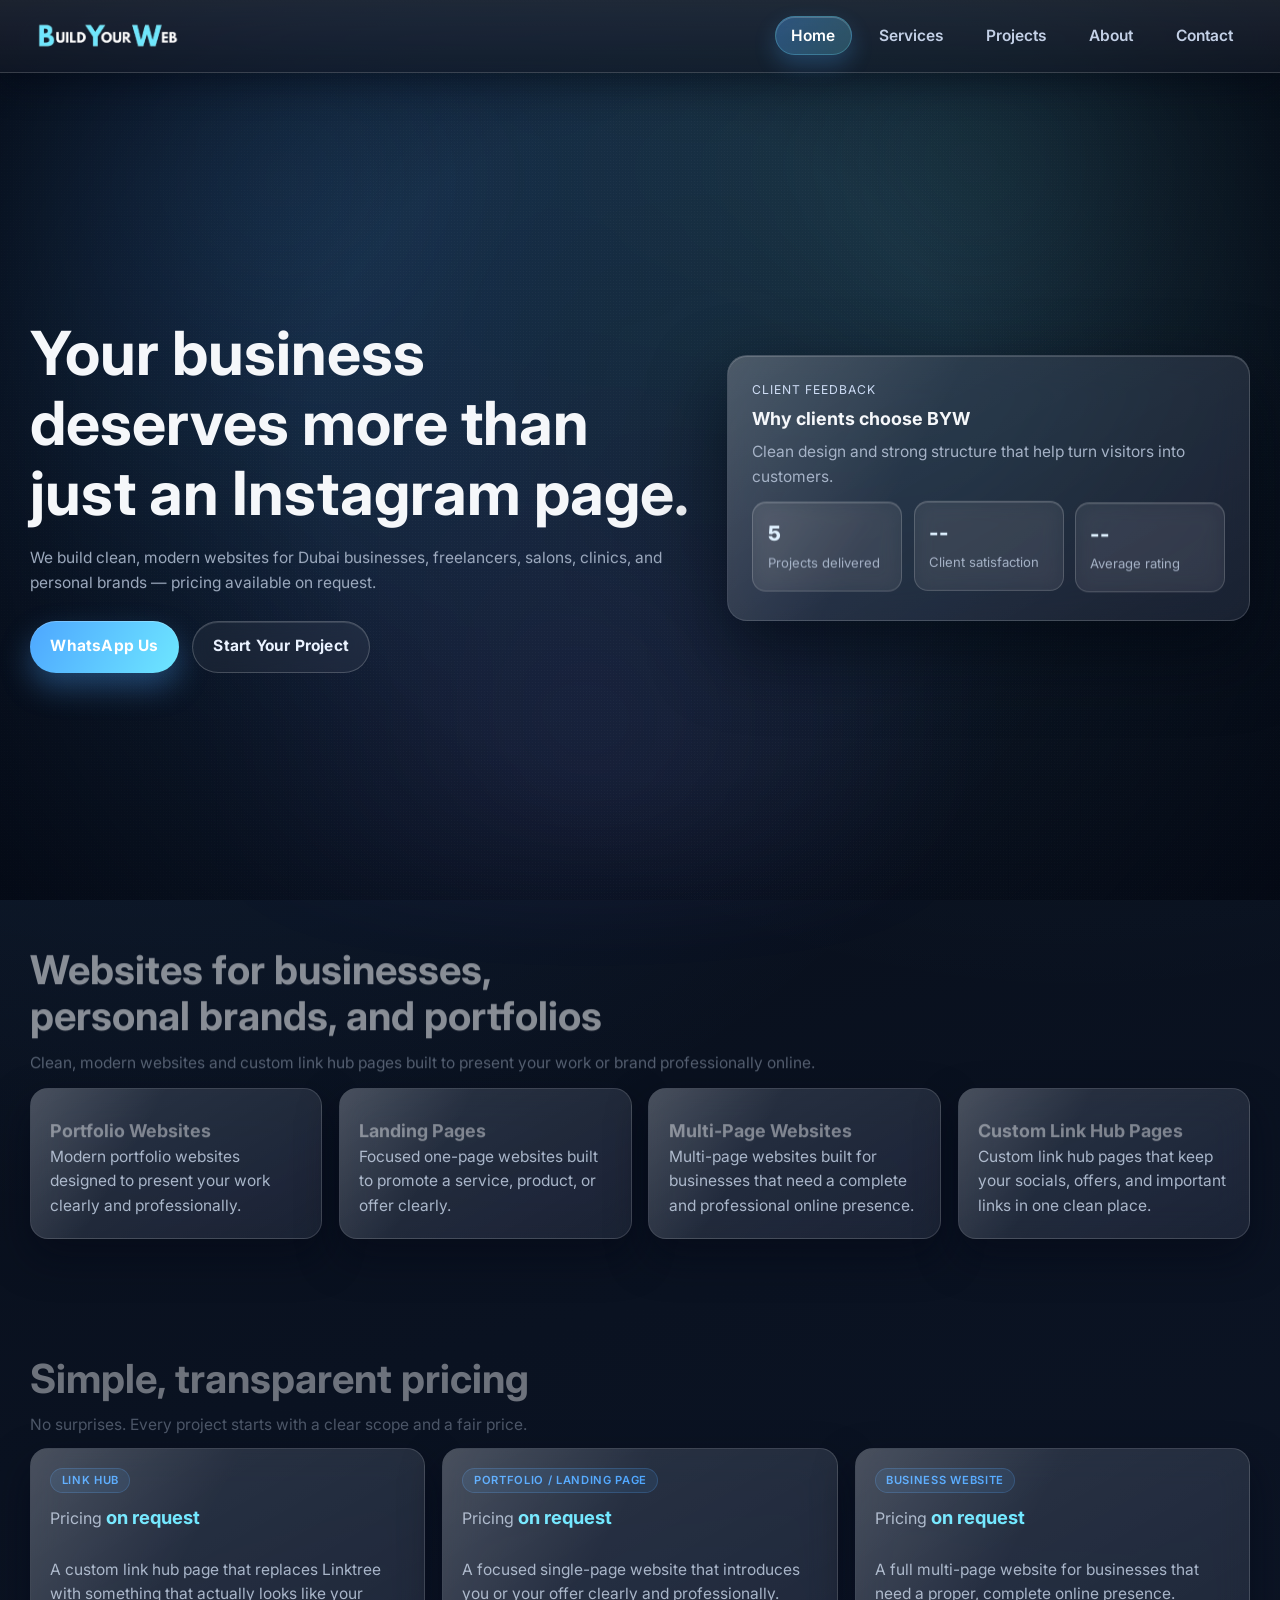
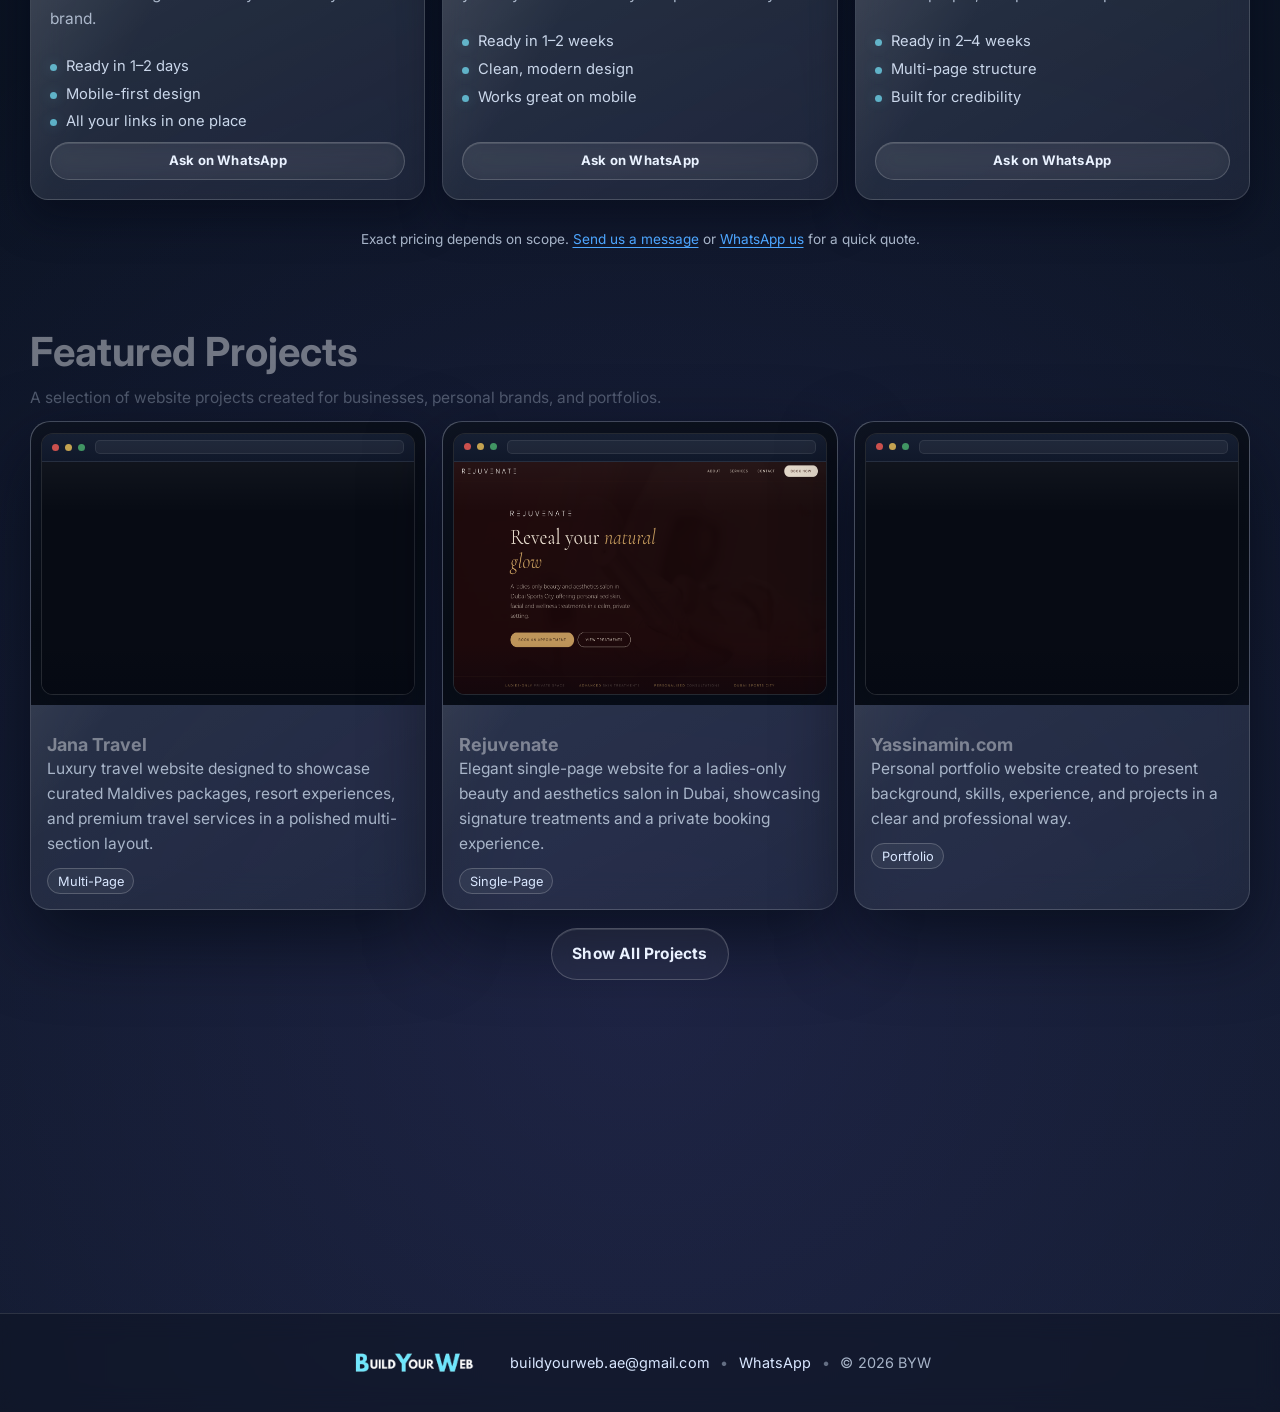
==== commit 79dbc617: "Add Rejuvenate project and fix modal image cropping on desktop Adds Rejuvenate (ladies-only beauty s" ====
--- a/index.html
+++ b/index.html
@@ -50,7 +50,7 @@
       href="https://fonts.googleapis.com/css2?family=Inter:wght@400;500;600;700;800&display=swap"
       rel="stylesheet"
     />
-    <link rel="stylesheet" href="assets/css/style.css?v=143" />
+    <link rel="stylesheet" href="assets/css/style.css?v=146" />
   </head>
   <body data-page="home">
     <header class="site-header">
@@ -261,13 +261,13 @@
               class="project reveal"
               tabindex="0"
               role="button"
-              aria-label="Open project details: Amalak.ae"
-              data-modal-title="Amalak.ae"
-              data-modal-type="Multi-Page Website"
-              data-modal-url="https://amalak.ae"
-              data-modal-description="Amalak.ae was built as the official website for Amal Al Khaleej, a Dubai-based interior design and contracting company. The goal was to create a clean and professional digital presence that reflects the company’s premium image and makes its services easier to explore online. The site introduces the brand, presents its core services, highlights project categories, and gives potential clients a clear way to get in touch."
-              data-modal-points="Multi-page structure with dedicated sections for Home, About, Projects, Portfolio, and Contact|Service presentation for interior design, contracting, lighting design, space planning, custom carpentry, and project management|A modern visual style aimed at making the company feel established and trustworthy|Clear calls to action to guide visitors toward inquiries and consultations|Responsive layout focused on a clean browsing experience across devices|Building a more professional online identity for the brand|Organizing content in a way that feels clear and easy to navigate|Designing a clean UI that matches the company’s premium service offering|Creating a site structure that helps turn visitors into potential clients"
-              data-modal-images="Projects/Amalak.ae/1.png|Projects/Amalak.ae/2.png|Projects/Amalak.ae/3.png|Projects/Amalak.ae/4.png"
+              aria-label="Open project details: Rejuvenate"
+              data-modal-title="Rejuvenate"
+              data-modal-type="Single-Page Website"
+              data-modal-url="https://rejuvenate.buildyourweb.ae"
+              data-modal-description="Rejuvenate is the website for a ladies-only beauty and aesthetics salon in Dubai Sports City, offering personalised skin, facial, and wellness treatments in a private, calming setting. The site introduces the salon's philosophy, presents its signature treatments, and gives visitors clear ways to book an appointment or get in touch. The goal was to create an elegant, boutique digital presence that reflects the salon's exclusive and personalised approach to beauty care."
+              data-modal-points="Hero section with signature tagline and booking calls to action|About section outlining the Rejuvenate philosophy|Services section listing treatments such as Skin Pen Microneedling, Signature Facials, Peels & Skin Boosters, Dermaplaning, and Exosome Hair Therapy|Client login and booking system for managing appointments|Contact section with location, phone, email, hours, and an enquiry form"
+              data-modal-images="Projects/Rejuvenate/1.png|Projects/Rejuvenate/2.png|Projects/Rejuvenate/3.png|Projects/Rejuvenate/4.png"
             >
               <div class="project-media" aria-hidden="true">
                 <div class="project-mock">
@@ -279,8 +279,8 @@
                   </div>
                   <div class="project-mock-viewport">
                     <img
-                      src="Projects/Amalak.ae/1.png"
-                      alt="Amalak.ae website preview"
+                      src="Projects/Rejuvenate/1.png"
+                      alt="Rejuvenate website preview"
                       width="400"
                       height="250"
                       decoding="async"
@@ -290,11 +290,11 @@
                 </div>
               </div>
               <div class="project-body">
-                <h3>Amalak.ae</h3>
+                <h3>Rejuvenate</h3>
                 <p>
-                  A professional multi-page company website built for Amal Al Khaleej to showcase its interior design and contracting services with a refined visual identity, structured content, and a more credible online presence.
+                  Elegant single-page website for a ladies-only beauty and aesthetics salon in Dubai, showcasing signature treatments and a private booking experience.
                 </p>
-                <span class="tag">Multi-Page</span>
+                <span class="tag">Single-Page</span>
               </div>
             </article>
             <article
--- a/assets/css/style.css
+++ b/assets/css/style.css
@@ -148,6 +148,7 @@
   border-bottom: 1px solid rgba(255, 255, 255, 0.12);
   touch-action: pan-y;
   cursor: grab;
+  flex-shrink: 0;
 }
 
 .modal-media.is-dragging {
@@ -184,7 +185,7 @@
   width: 100%;
   height: 100%;
   display: block;
-  object-fit: fill;
+  object-fit: contain;
   object-position: center;
   user-select: none;
   -webkit-user-drag: none;
@@ -192,7 +193,7 @@
 }
 
 .modal-media .project-mock-viewport img.modal-image {
-  object-fit: fill;
+  object-fit: contain;
   object-position: center;
 }
 
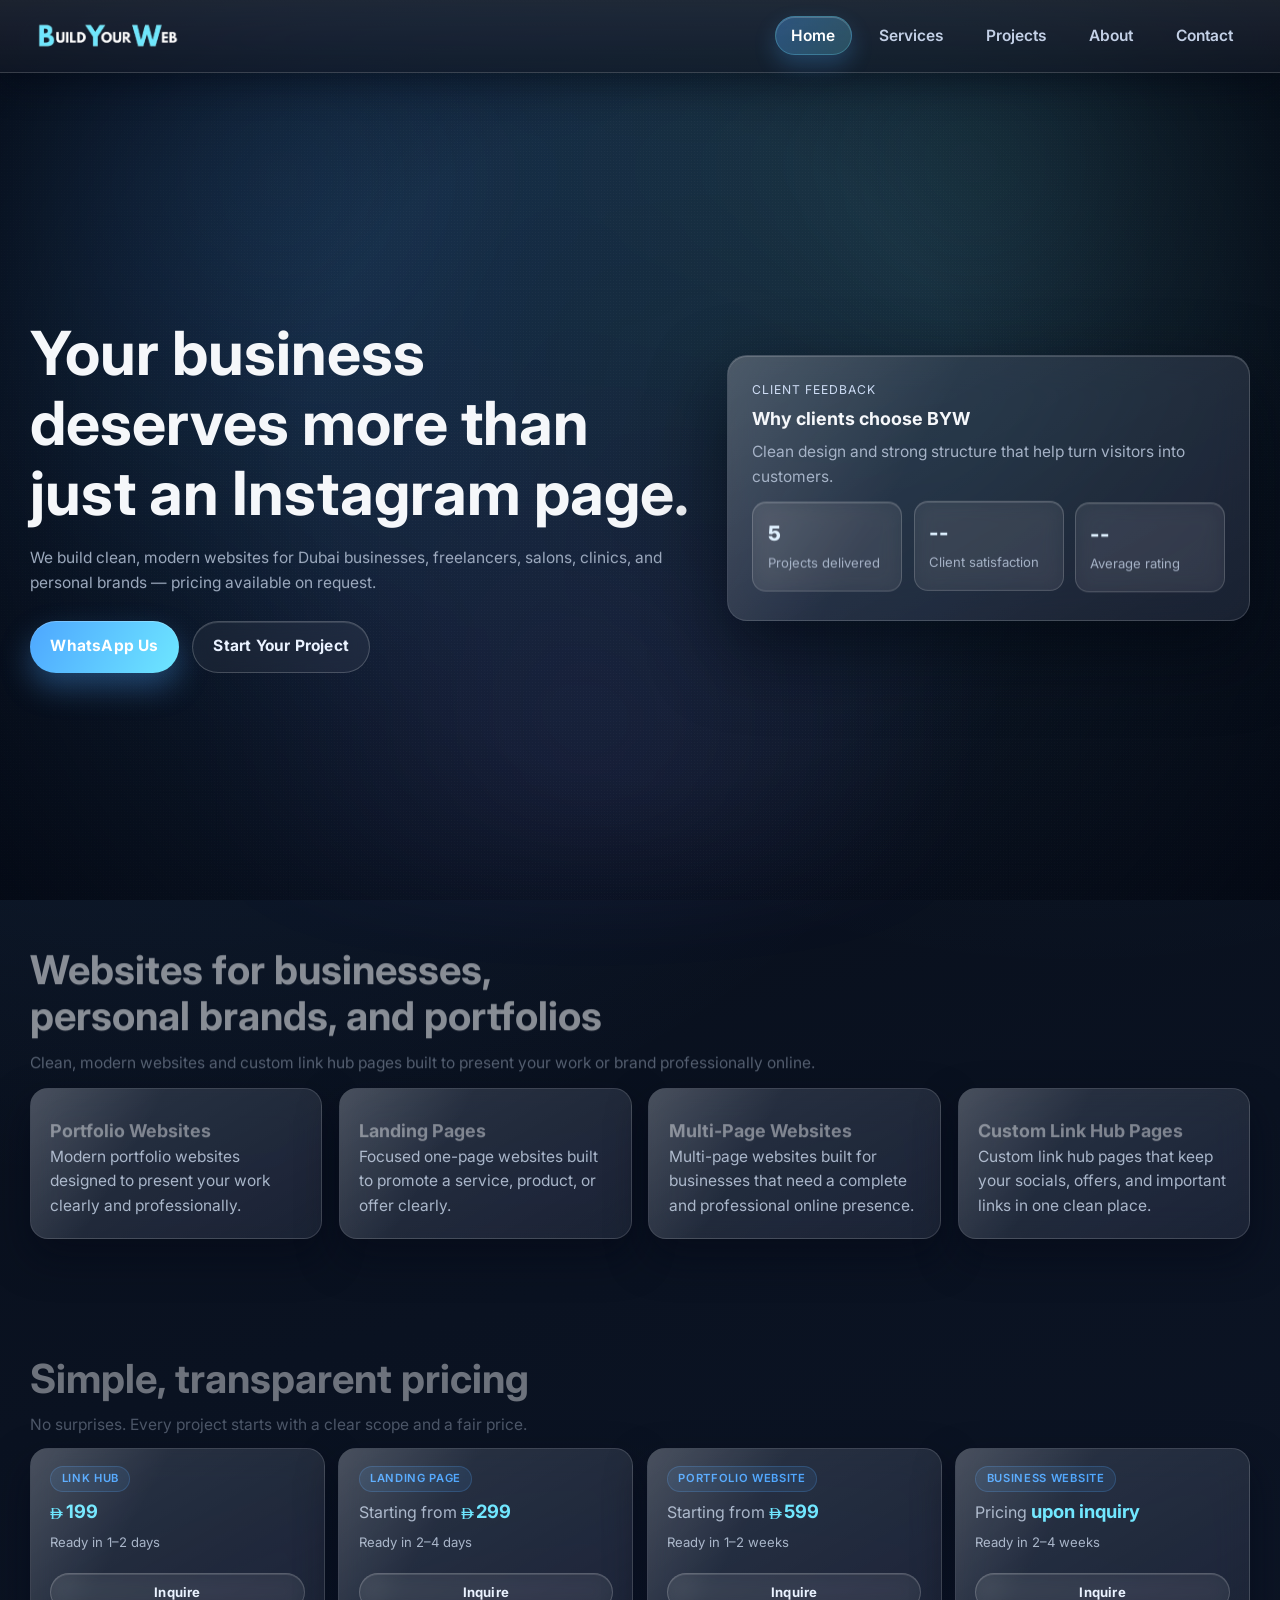
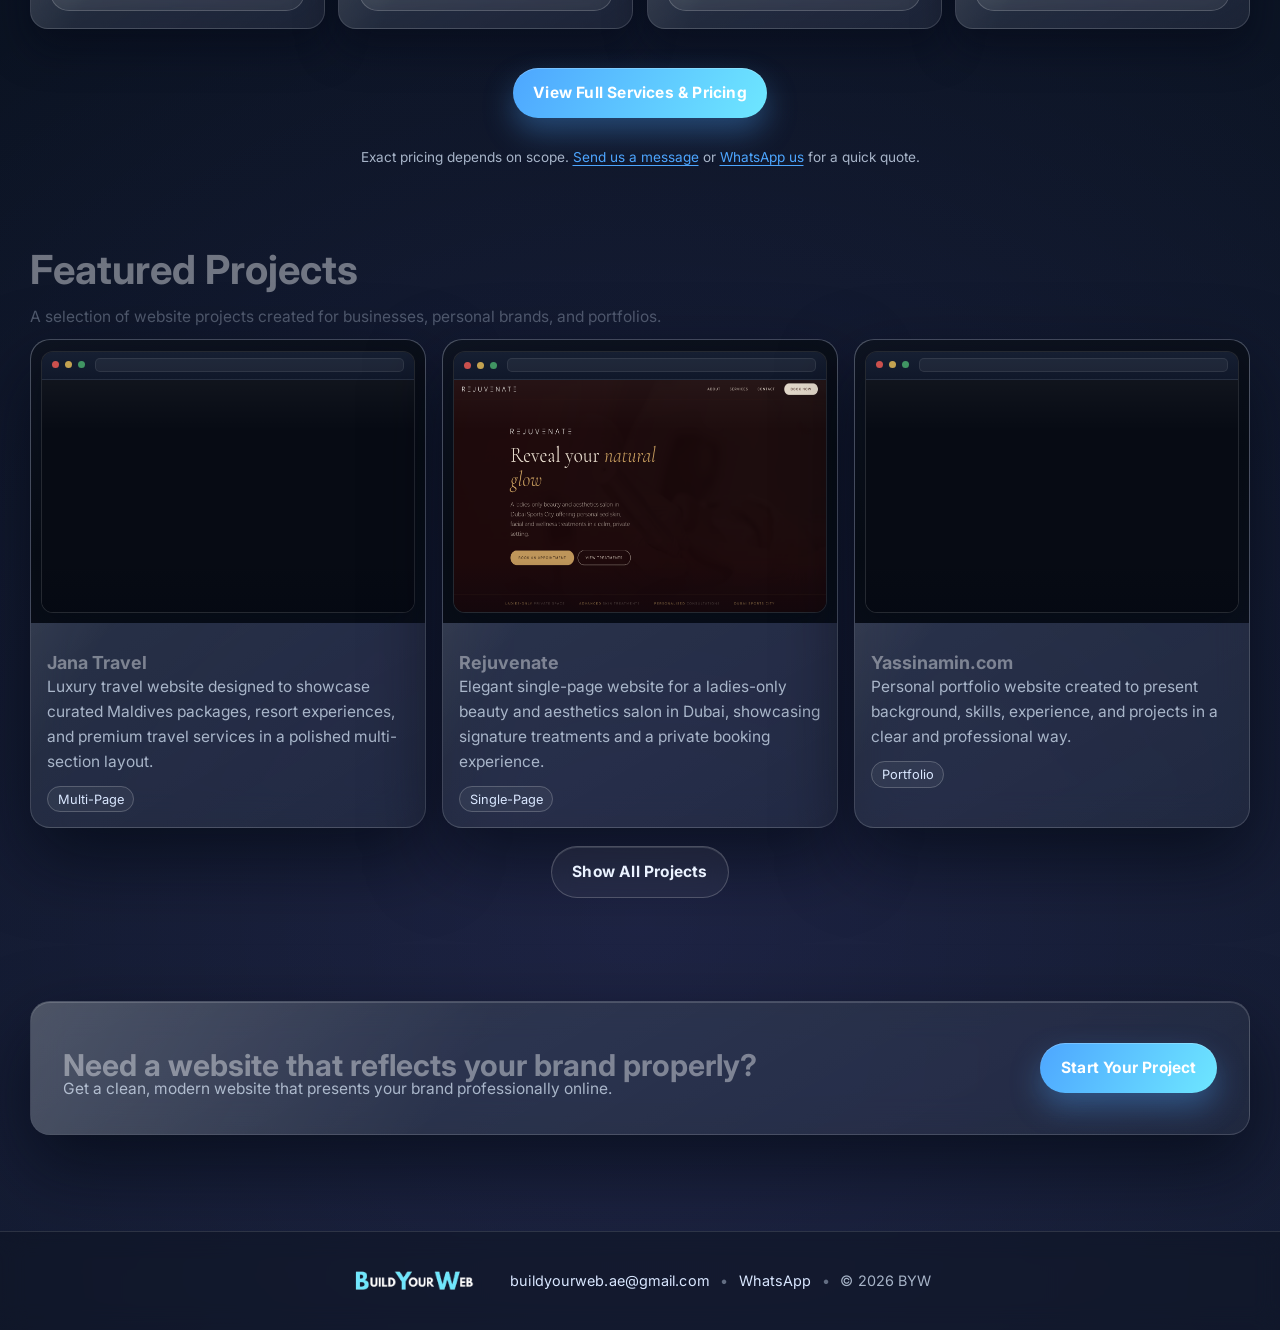
==== commit df03153c: "Add real pricing with UAE dirham symbol and restructure homepage pricing cards Replaces "pricing on " ====
--- a/index.html
+++ b/index.html
@@ -50,7 +50,7 @@
       href="https://fonts.googleapis.com/css2?family=Inter:wght@400;500;600;700;800&display=swap"
       rel="stylesheet"
     />
-    <link rel="stylesheet" href="assets/css/style.css?v=146" />
+    <link rel="stylesheet" href="assets/css/style.css?v=148" />
   </head>
   <body data-page="home">
     <header class="site-header">
@@ -169,39 +169,33 @@
             <p>No surprises. Every project starts with a clear scope and a fair price.</p>
           </div>
           <div class="cards">
-            <article class="card reveal pricing-card">
+            <article class="card reveal pricing-card pricing-card--compact">
               <span class="pricing-tag">Link Hub</span>
-              <p class="pricing-from">Pricing <strong>on request</strong></p>
-              <p>A custom link hub page that replaces Linktree with something that actually looks like your brand.</p>
-              <ul class="card-list">
-                <li>Ready in 1–2 days</li>
-                <li>Mobile-first design</li>
-                <li>All your links in one place</li>
-              </ul>
-              <a href="https://wa.me/971509937517?text=Hi%2C%20I%27m%20interested%20in%20the%20Link%20Hub%20package." class="btn btn-ghost btn-sm" target="_blank" rel="noopener noreferrer">Ask on WhatsApp</a>
-            </article>
-            <article class="card reveal pricing-card">
-              <span class="pricing-tag">Portfolio / Landing Page</span>
-              <p class="pricing-from">Pricing <strong>on request</strong></p>
-              <p>A focused single-page website that introduces you or your offer clearly and professionally.</p>
-              <ul class="card-list">
-                <li>Ready in 1–2 weeks</li>
-                <li>Clean, modern design</li>
-                <li>Works great on mobile</li>
-              </ul>
-              <a href="https://wa.me/971509937517?text=Hi%2C%20I%27m%20interested%20in%20the%20Portfolio%20/%20Landing%20Page%20package." class="btn btn-ghost btn-sm" target="_blank" rel="noopener noreferrer">Ask on WhatsApp</a>
-            </article>
-            <article class="card reveal pricing-card">
+              <p class="pricing-from"><strong><span class="aed" role="img" aria-label="AED"></span>199</strong></p>
+              <p class="pricing-timeline">Ready in 1–2 days</p>
+              <a href="https://wa.me/971509937517?text=Hi%2C%20I%27m%20interested%20in%20the%20Link%20Hub%20package." class="btn btn-ghost btn-sm" target="_blank" rel="noopener noreferrer">Inquire</a>
+            </article>
+            <article class="card reveal pricing-card pricing-card--compact">
+              <span class="pricing-tag">Landing Page</span>
+              <p class="pricing-from">Starting from <strong><span class="aed" role="img" aria-label="AED"></span>299</strong></p>
+              <p class="pricing-timeline">Ready in 2–4 days</p>
+              <a href="https://wa.me/971509937517?text=Hi%2C%20I%27m%20interested%20in%20the%20Landing%20Page%20package." class="btn btn-ghost btn-sm" target="_blank" rel="noopener noreferrer">Inquire</a>
+            </article>
+            <article class="card reveal pricing-card pricing-card--compact">
+              <span class="pricing-tag">Portfolio Website</span>
+              <p class="pricing-from">Starting from <strong><span class="aed" role="img" aria-label="AED"></span>599</strong></p>
+              <p class="pricing-timeline">Ready in 1–2 weeks</p>
+              <a href="https://wa.me/971509937517?text=Hi%2C%20I%27m%20interested%20in%20the%20Portfolio%20Website%20package." class="btn btn-ghost btn-sm" target="_blank" rel="noopener noreferrer">Inquire</a>
+            </article>
+            <article class="card reveal pricing-card pricing-card--compact">
               <span class="pricing-tag">Business Website</span>
-              <p class="pricing-from">Pricing <strong>on request</strong></p>
-              <p>A full multi-page website for businesses that need a proper, complete online presence.</p>
-              <ul class="card-list">
-                <li>Ready in 2–4 weeks</li>
-                <li>Multi-page structure</li>
-                <li>Built for credibility</li>
-              </ul>
-              <a href="https://wa.me/971509937517?text=Hi%2C%20I%27m%20interested%20in%20the%20Business%20Website%20package" class="btn btn-ghost btn-sm" target="_blank" rel="noopener noreferrer">Ask on WhatsApp</a>
-            </article>
+              <p class="pricing-from">Pricing <strong>upon inquiry</strong></p>
+              <p class="pricing-timeline">Ready in 2–4 weeks</p>
+              <a href="https://wa.me/971509937517?text=Hi%2C%20I%27m%20interested%20in%20the%20Business%20Website%20package" class="btn btn-ghost btn-sm" target="_blank" rel="noopener noreferrer">Inquire</a>
+            </article>
+          </div>
+          <div class="portfolio-actions pricing-cta reveal">
+            <a href="services/" class="btn btn-primary">View Full Services & Pricing</a>
           </div>
           <p class="pricing-note reveal">Exact pricing depends on scope. <a href="contact/">Send us a message</a> or <a href="https://wa.me/message/2WZRG66PRXP6H1" target="_blank" rel="noopener noreferrer">WhatsApp us</a> for a quick quote.</p>
         </div>
--- a/assets/css/style.css
+++ b/assets/css/style.css
@@ -2485,6 +2485,44 @@
   font-size: 1.15rem;
 }
 
+.pricing-timeline {
+  font-size: 0.82rem;
+  color: var(--text-muted);
+  margin: 0;
+}
+
+.pricing-card--compact {
+  padding: 1.1rem 1.2rem;
+  gap: 0.35rem;
+}
+
+.pricing-card--compact .btn-sm {
+  margin-top: 0.9rem;
+}
+
+.pricing-card--compact .btn-sm:hover {
+  transform: translate3d(var(--btn-x, 0), var(--btn-y, 0), 0);
+  border-color: rgba(110, 231, 255, 0.22);
+  box-shadow:
+    0 6px 14px rgba(4, 10, 26, 0.28),
+    inset 0 1px 0 rgba(255, 255, 255, 0.14);
+}
+
+.aed {
+  display: inline-block;
+  width: 0.72em;
+  aspect-ratio: 1000 / 870;
+  background-color: currentColor;
+  -webkit-mask: url("../images/aed.svg") no-repeat center / contain;
+  mask: url("../images/aed.svg") no-repeat center / contain;
+  vertical-align: -0.05em;
+  margin-right: 0.12em;
+}
+
+.pricing-cta {
+  margin-top: 2.4rem;
+}
+
 .pricing-note {
   text-align: center;
   color: var(--text-muted);
@@ -2633,6 +2671,12 @@
   font-size: 0.9rem;
 }
 
+[data-page="services"] .cards .card .pricing-timeline {
+  font-size: 0.78rem;
+  color: var(--text-muted);
+  margin: 0 0 0.3rem;
+}
+
 /* ============================================================
    CONTACT PAGE — WhatsApp link in description
    ============================================================ */
@@ -2644,15 +2688,22 @@
 }
 
 /* ============================================================
-   HOME PAGE — pricing section cards: 3 columns on desktop,
-   stack to single column on mobile
+   HOME PAGE — pricing section cards: 4 columns on desktop,
+   2 columns on tablet, stack to single column on mobile
    ============================================================ */
 
 .pricing-preview-section .cards {
-  grid-template-columns: repeat(3, minmax(0, 1fr));
-}
-
-@media (max-width: 860px) {
+  grid-template-columns: repeat(4, minmax(0, 1fr));
+  gap: 0.85rem;
+}
+
+@media (max-width: 980px) {
+  .pricing-preview-section .cards {
+    grid-template-columns: repeat(2, minmax(0, 1fr));
+  }
+}
+
+@media (max-width: 620px) {
   .pricing-preview-section .cards {
     grid-template-columns: 1fr;
     max-width: 480px;
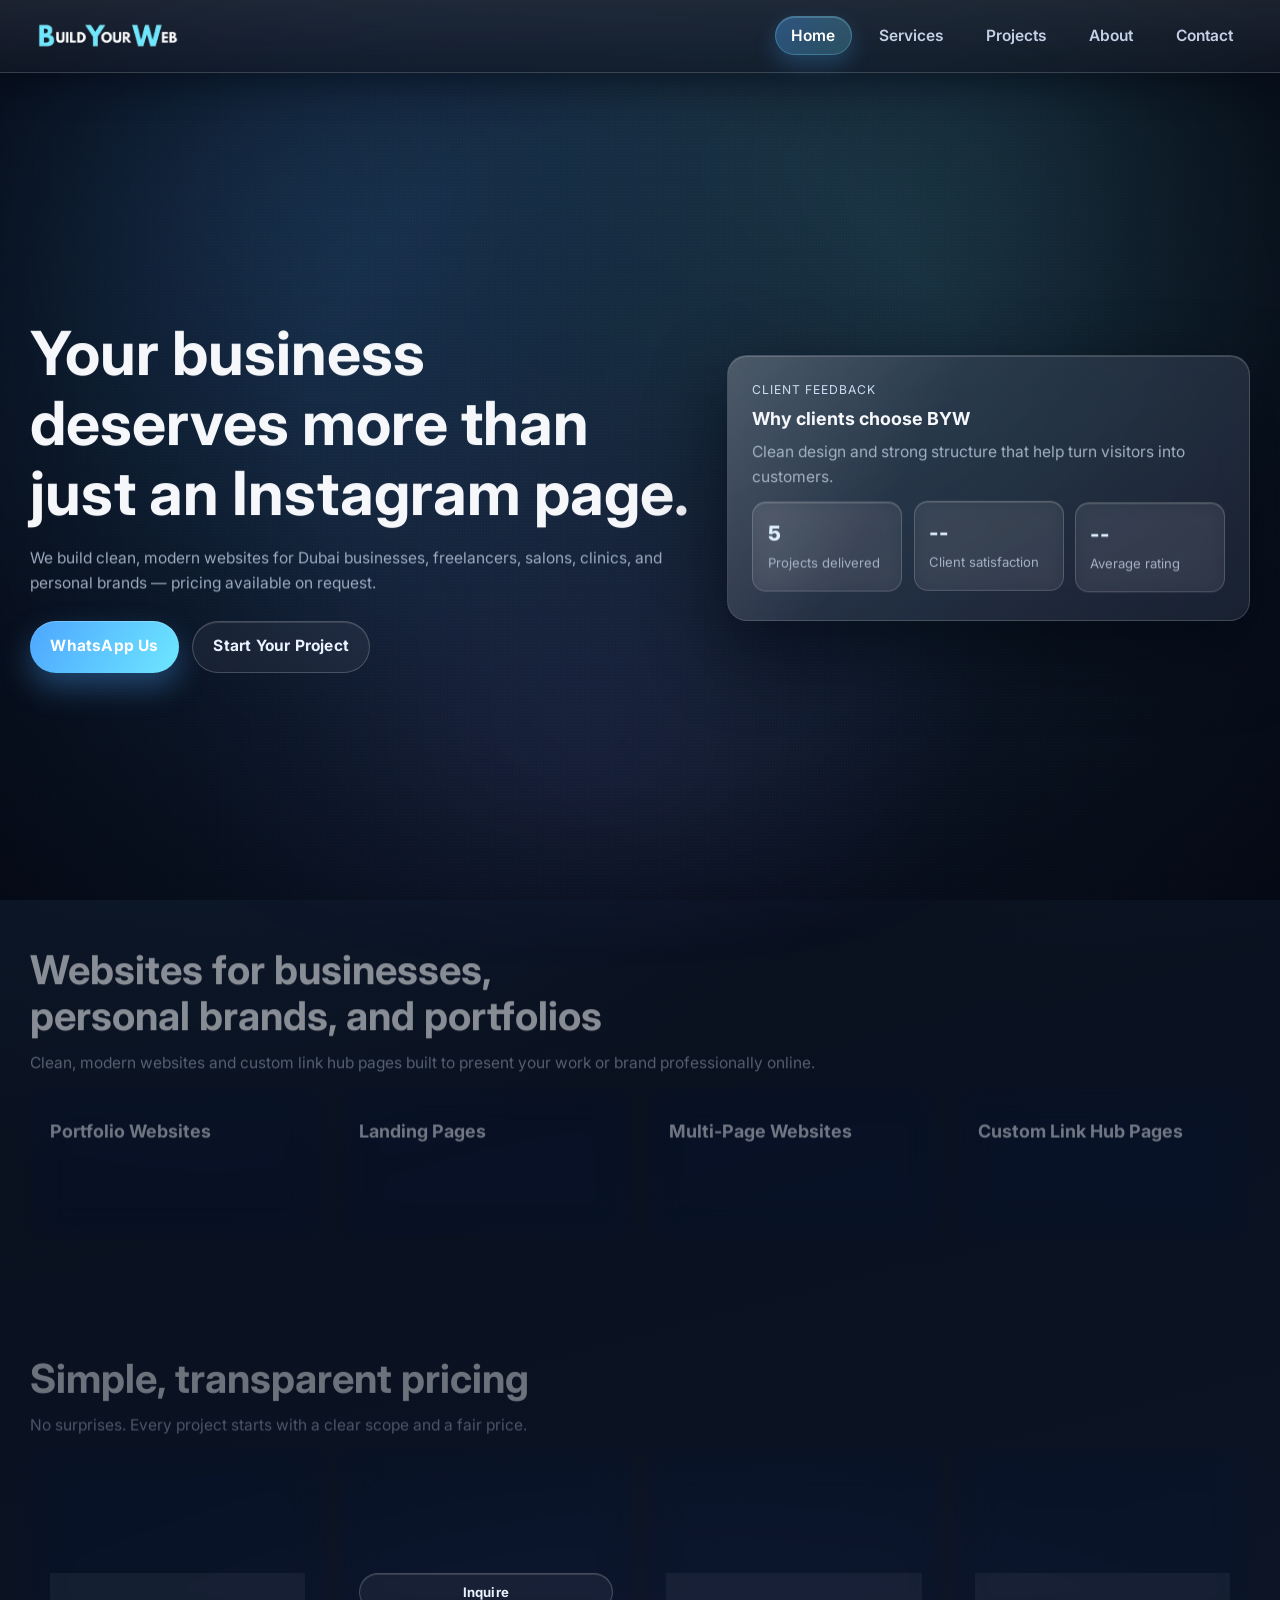
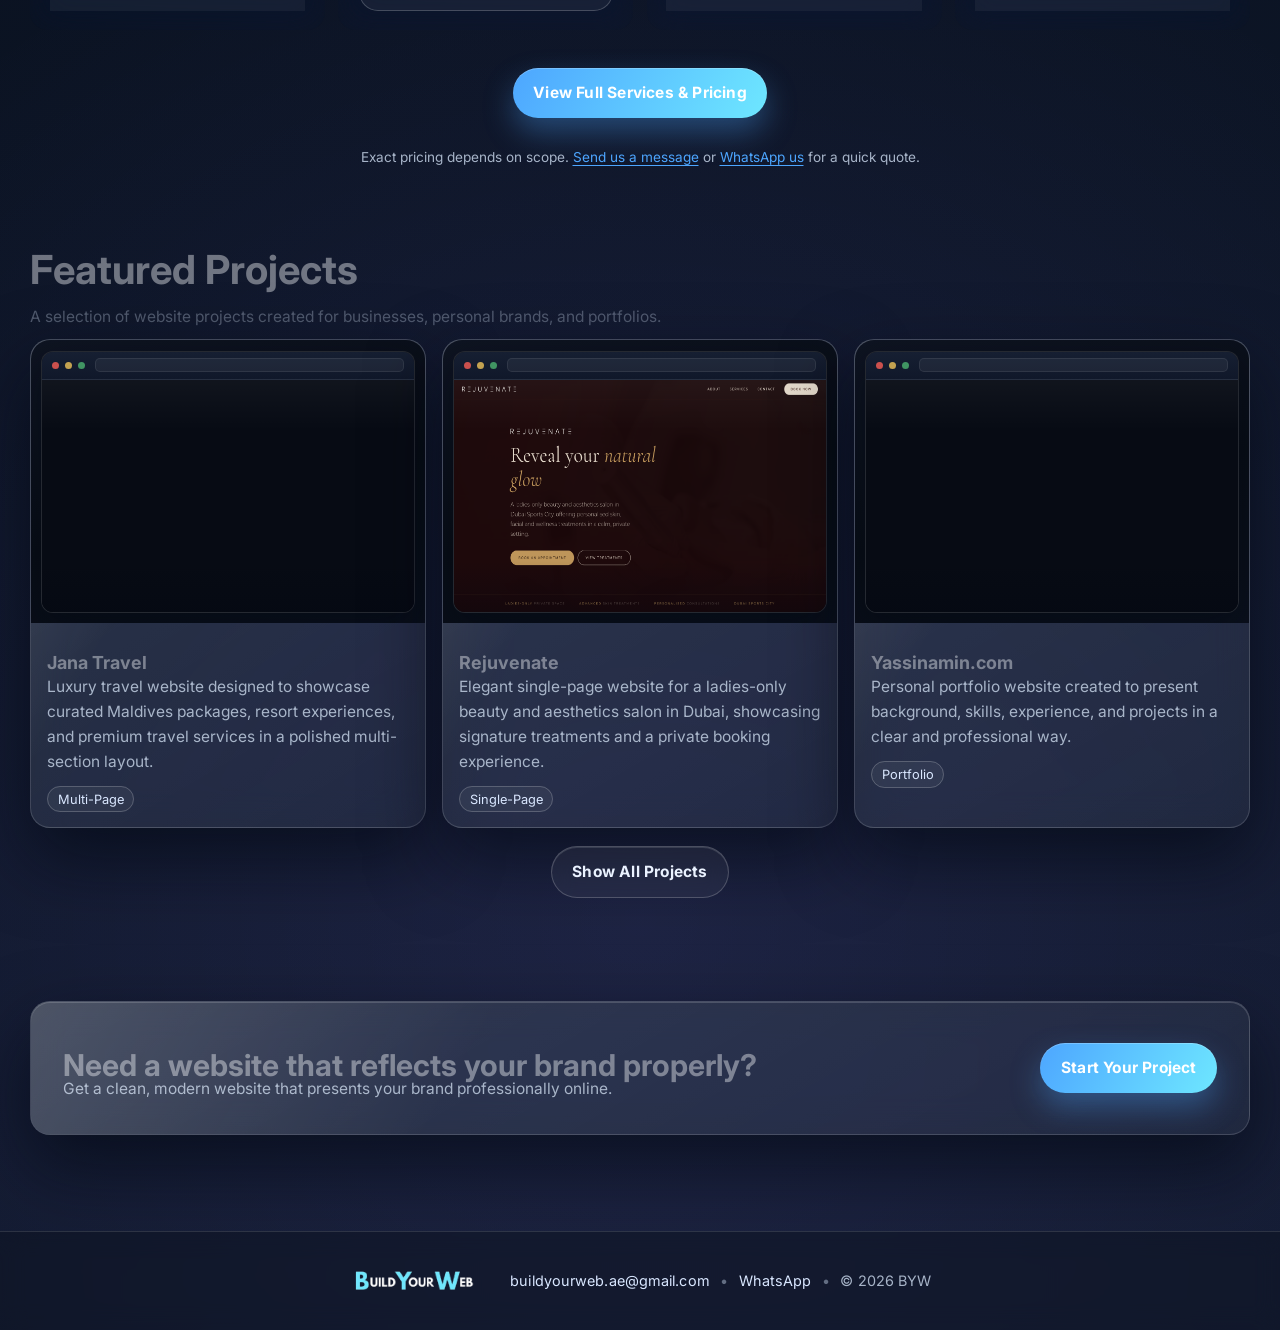
==== commit 0d09c104: "Add SEO meta tags for improved search visibility Add page-specific meta keywords tags to index.html," ====
--- a/index.html
+++ b/index.html
@@ -7,6 +7,10 @@
     <meta
       name="description"
       content="Dubai-based web design for businesses, salons, clinics, freelancers, and personal brands. Clean, modern websites with pricing on request. WhatsApp us to start."
+    />
+    <meta
+      name="keywords"
+      content="web design Dubai, website development UAE, small business website Dubai, affordable web design, portfolio website design, landing page design Dubai, multi-page business website, custom link hub page, website design for salons and clinics, freelancer website design, personal brand website design, Dubai web design agency, modern website design UAE"
     />
     <meta name="theme-color" content="#070b14" />
     <link rel="canonical" href="https://www.buildyourweb.ae/" />
--- a/assets/css/style.css
+++ b/assets/css/style.css
@@ -2705,9 +2705,36 @@
 
 @media (max-width: 620px) {
   .pricing-preview-section .cards {
-    grid-template-columns: 1fr;
+    grid-template-columns: repeat(2, minmax(0, 1fr));
+    gap: 0.6rem;
     max-width: 480px;
     margin: 0 auto;
+  }
+
+  .pricing-preview-section .pricing-card--compact {
+    padding: 0.9rem 0.8rem;
+  }
+
+  .pricing-preview-section .pricing-tag {
+    font-size: 0.6rem;
+    padding: 0.16rem 0.5rem;
+  }
+
+  .pricing-preview-section .pricing-from {
+    font-size: 0.85rem;
+  }
+
+  .pricing-preview-section .pricing-from strong {
+    font-size: 0.98rem;
+  }
+
+  .pricing-preview-section .pricing-timeline {
+    font-size: 0.72rem;
+  }
+
+  .pricing-preview-section .pricing-card--compact .btn-sm {
+    padding: 0.4rem 0.6rem;
+    font-size: 0.72rem;
   }
 
   .faq-question {
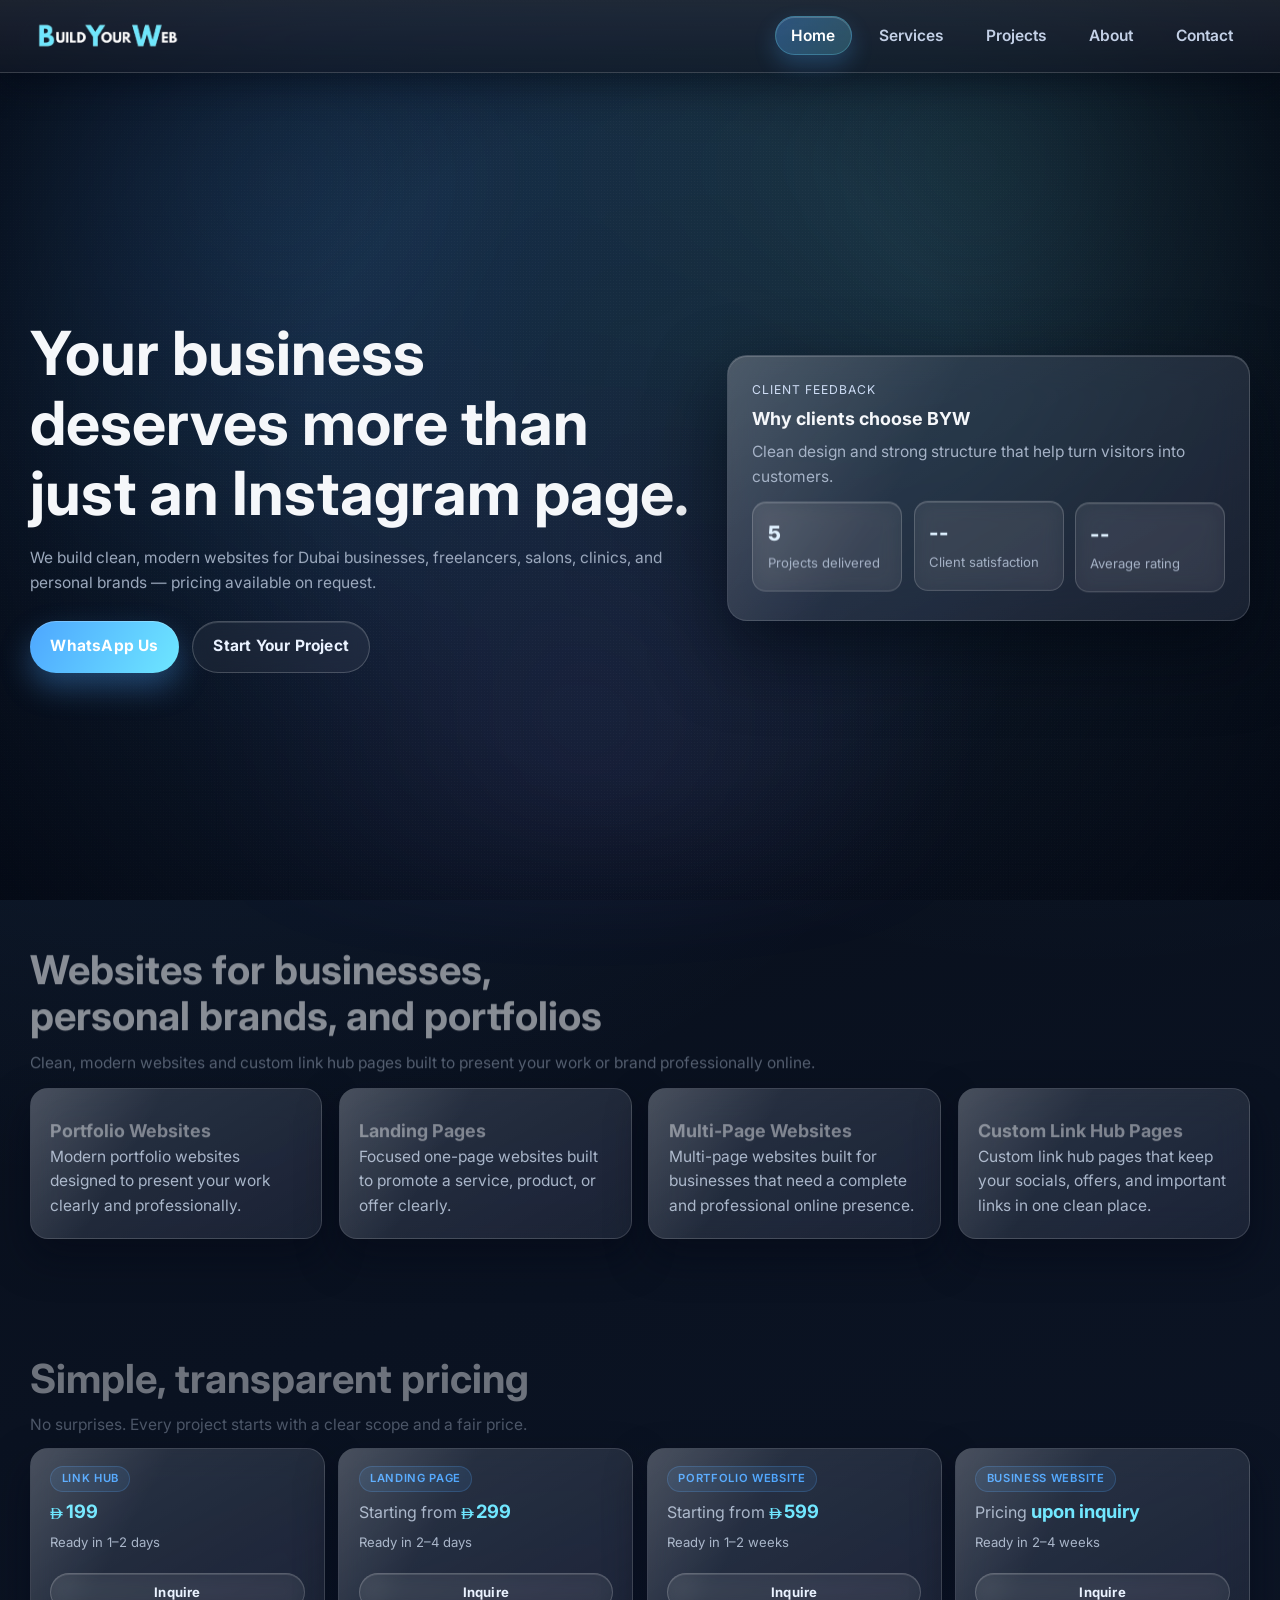
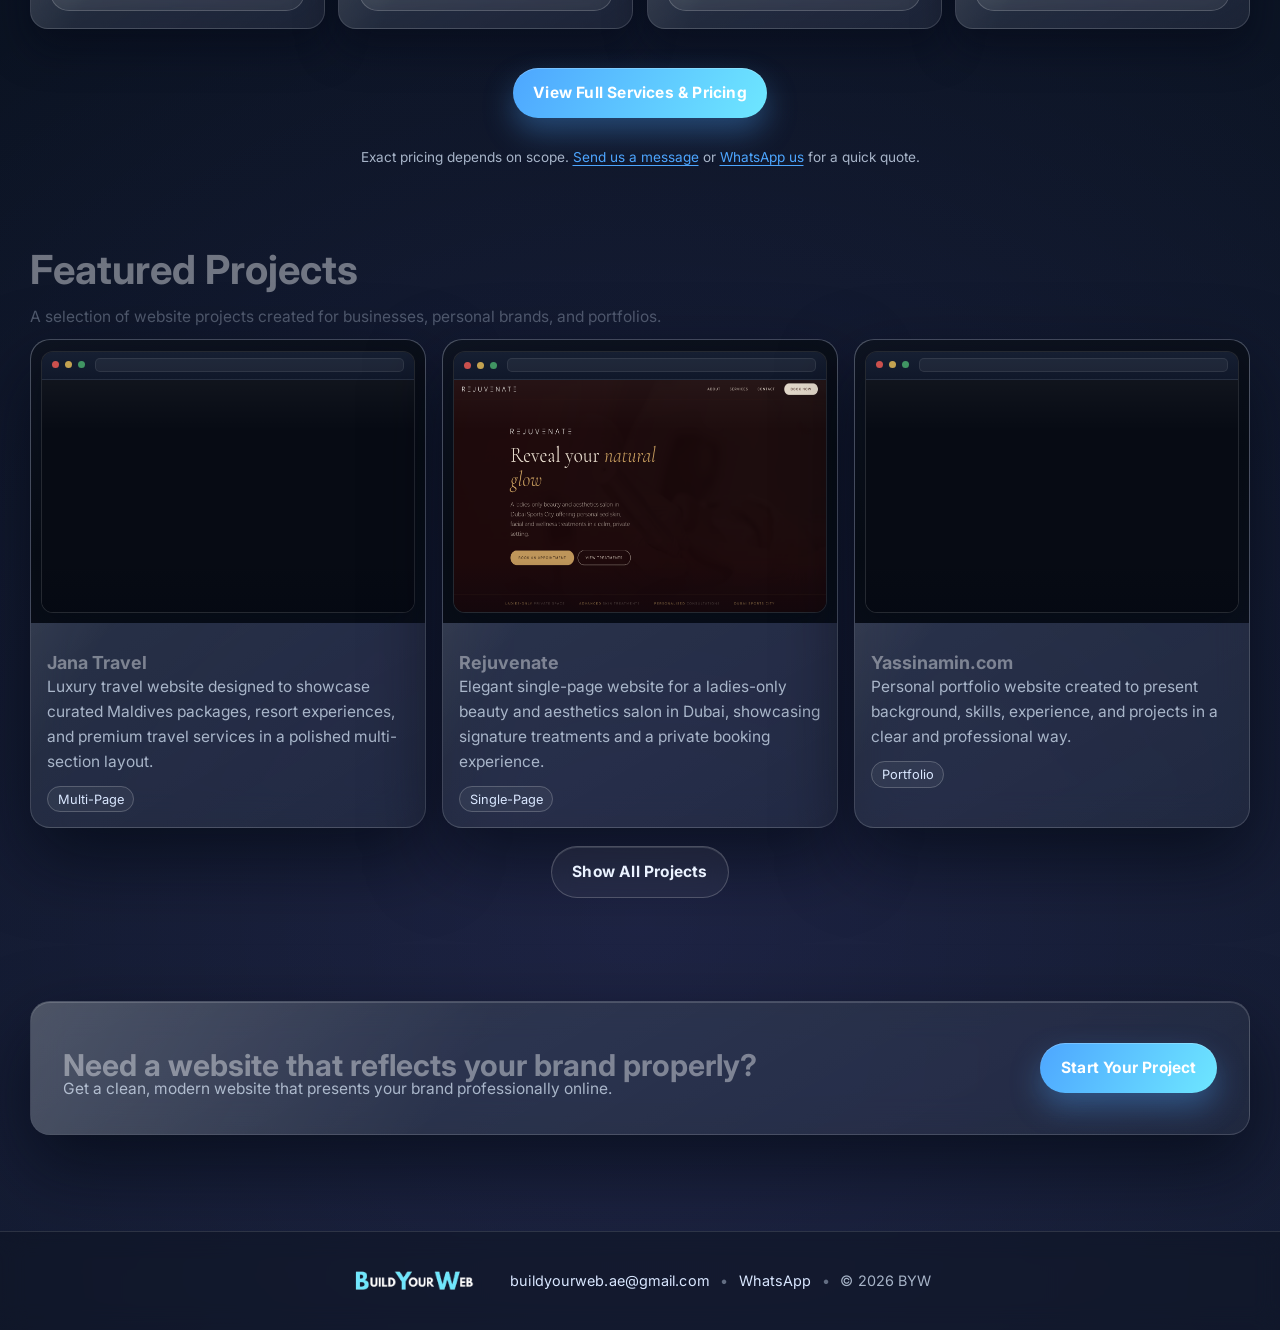
==== commit b35af7c3: "Add robots.txt, sitemap.xml, and structured data for SEO Gives search engines a crawl map and adds L" ====
--- a/index.html
+++ b/index.html
@@ -55,6 +55,40 @@
       rel="stylesheet"
     />
     <link rel="stylesheet" href="assets/css/style.css?v=148" />
+
+    <script type="application/ld+json">
+      {
+        "@context": "https://schema.org",
+        "@type": "ProfessionalService",
+        "name": "Build Your Web (BYW)",
+        "alternateName": "BYW",
+        "url": "https://www.buildyourweb.ae/",
+        "logo": "https://www.buildyourweb.ae/assets/Logo/favicon.png",
+        "image": "https://www.buildyourweb.ae/assets/Logo/favicon.png",
+        "description": "Dubai-based web design service creating clean, modern websites, portfolios, landing pages, and link hub pages for businesses, freelancers, salons, clinics, and personal brands.",
+        "email": "buildyourweb.ae@gmail.com",
+        "telephone": "+971509937517",
+        "priceRange": "AED 199 - AED 2000",
+        "address": {
+          "@type": "PostalAddress",
+          "addressLocality": "Dubai",
+          "addressCountry": "AE"
+        },
+        "areaServed": {
+          "@type": "Country",
+          "name": "United Arab Emirates"
+        },
+        "sameAs": [
+          "https://wa.me/message/2WZRG66PRXP6H1"
+        ],
+        "makesOffer": [
+          { "@type": "Offer", "itemOffered": { "@type": "Service", "name": "Custom Link Hub Page" } },
+          { "@type": "Offer", "itemOffered": { "@type": "Service", "name": "Landing Page Design" } },
+          { "@type": "Offer", "itemOffered": { "@type": "Service", "name": "Portfolio Website Design" } },
+          { "@type": "Offer", "itemOffered": { "@type": "Service", "name": "Multi-Page Business Website Design" } }
+        ]
+      }
+    </script>
   </head>
   <body data-page="home">
     <header class="site-header">
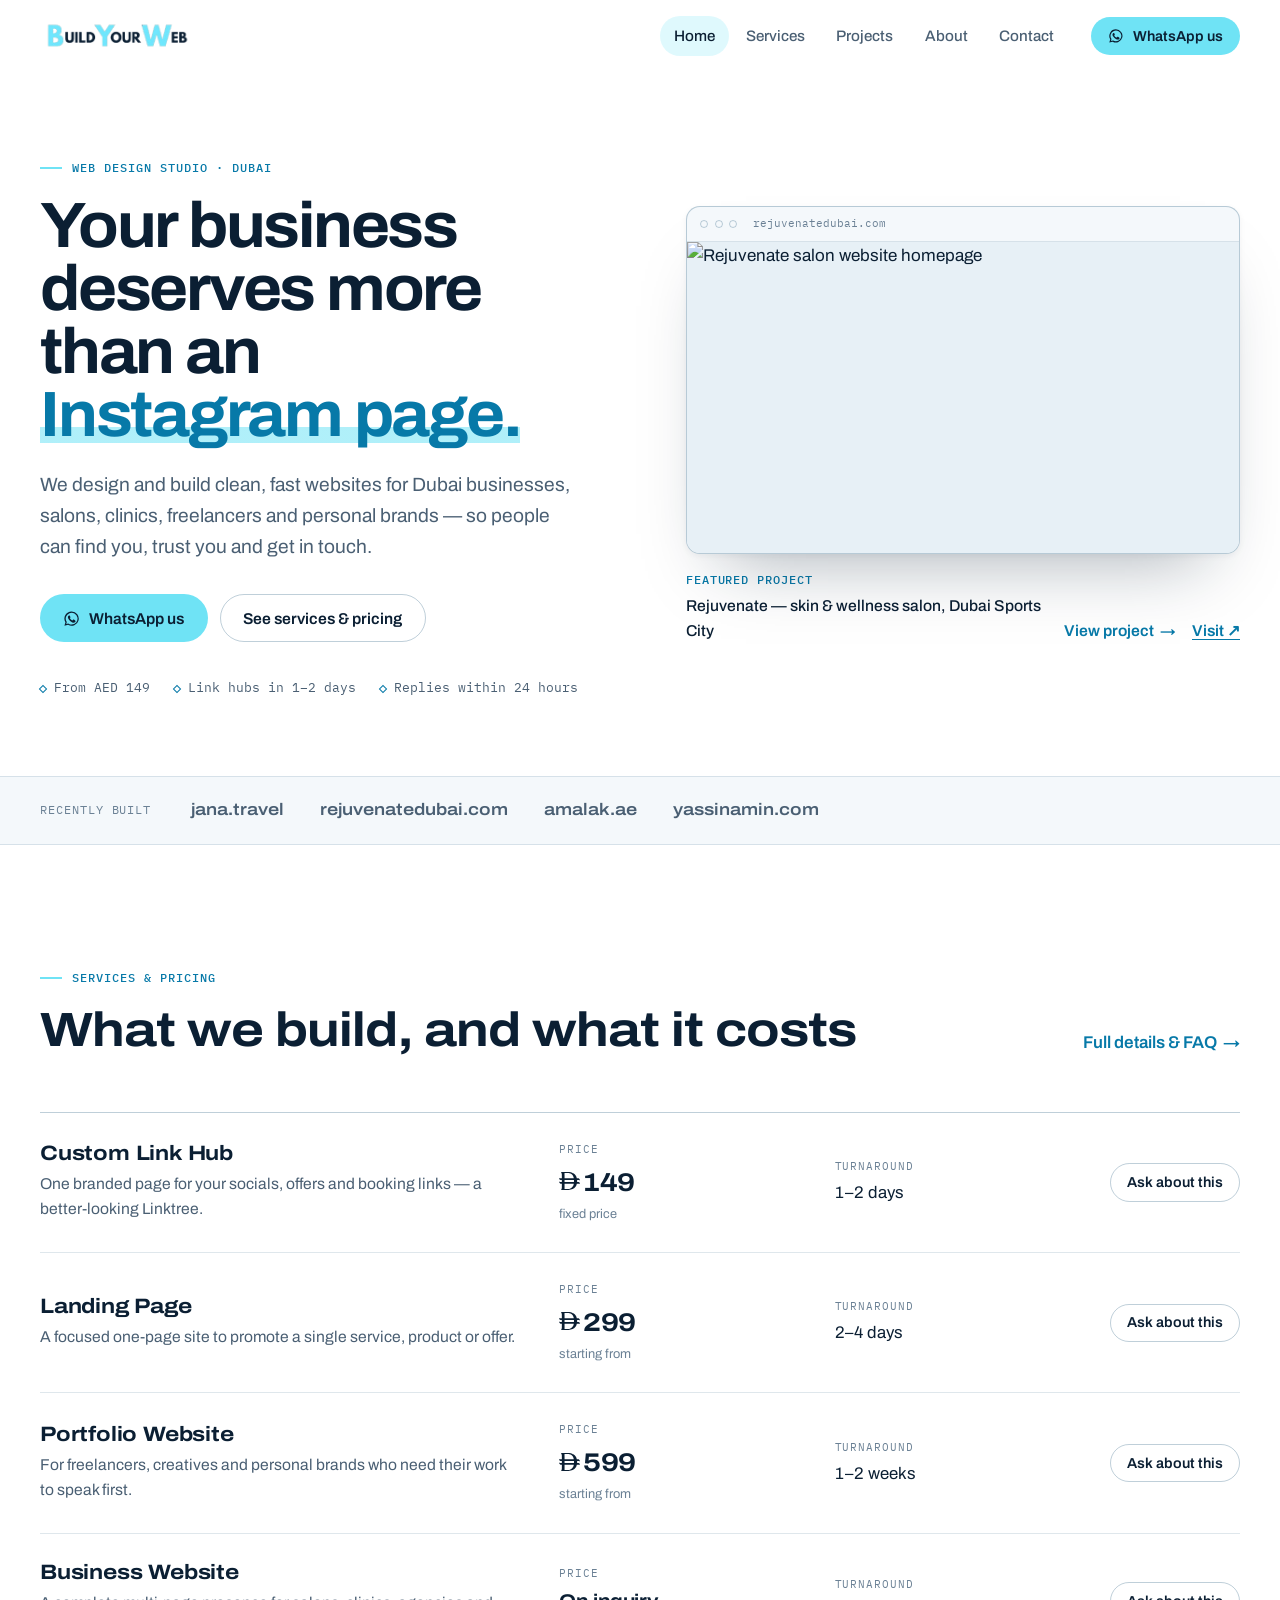
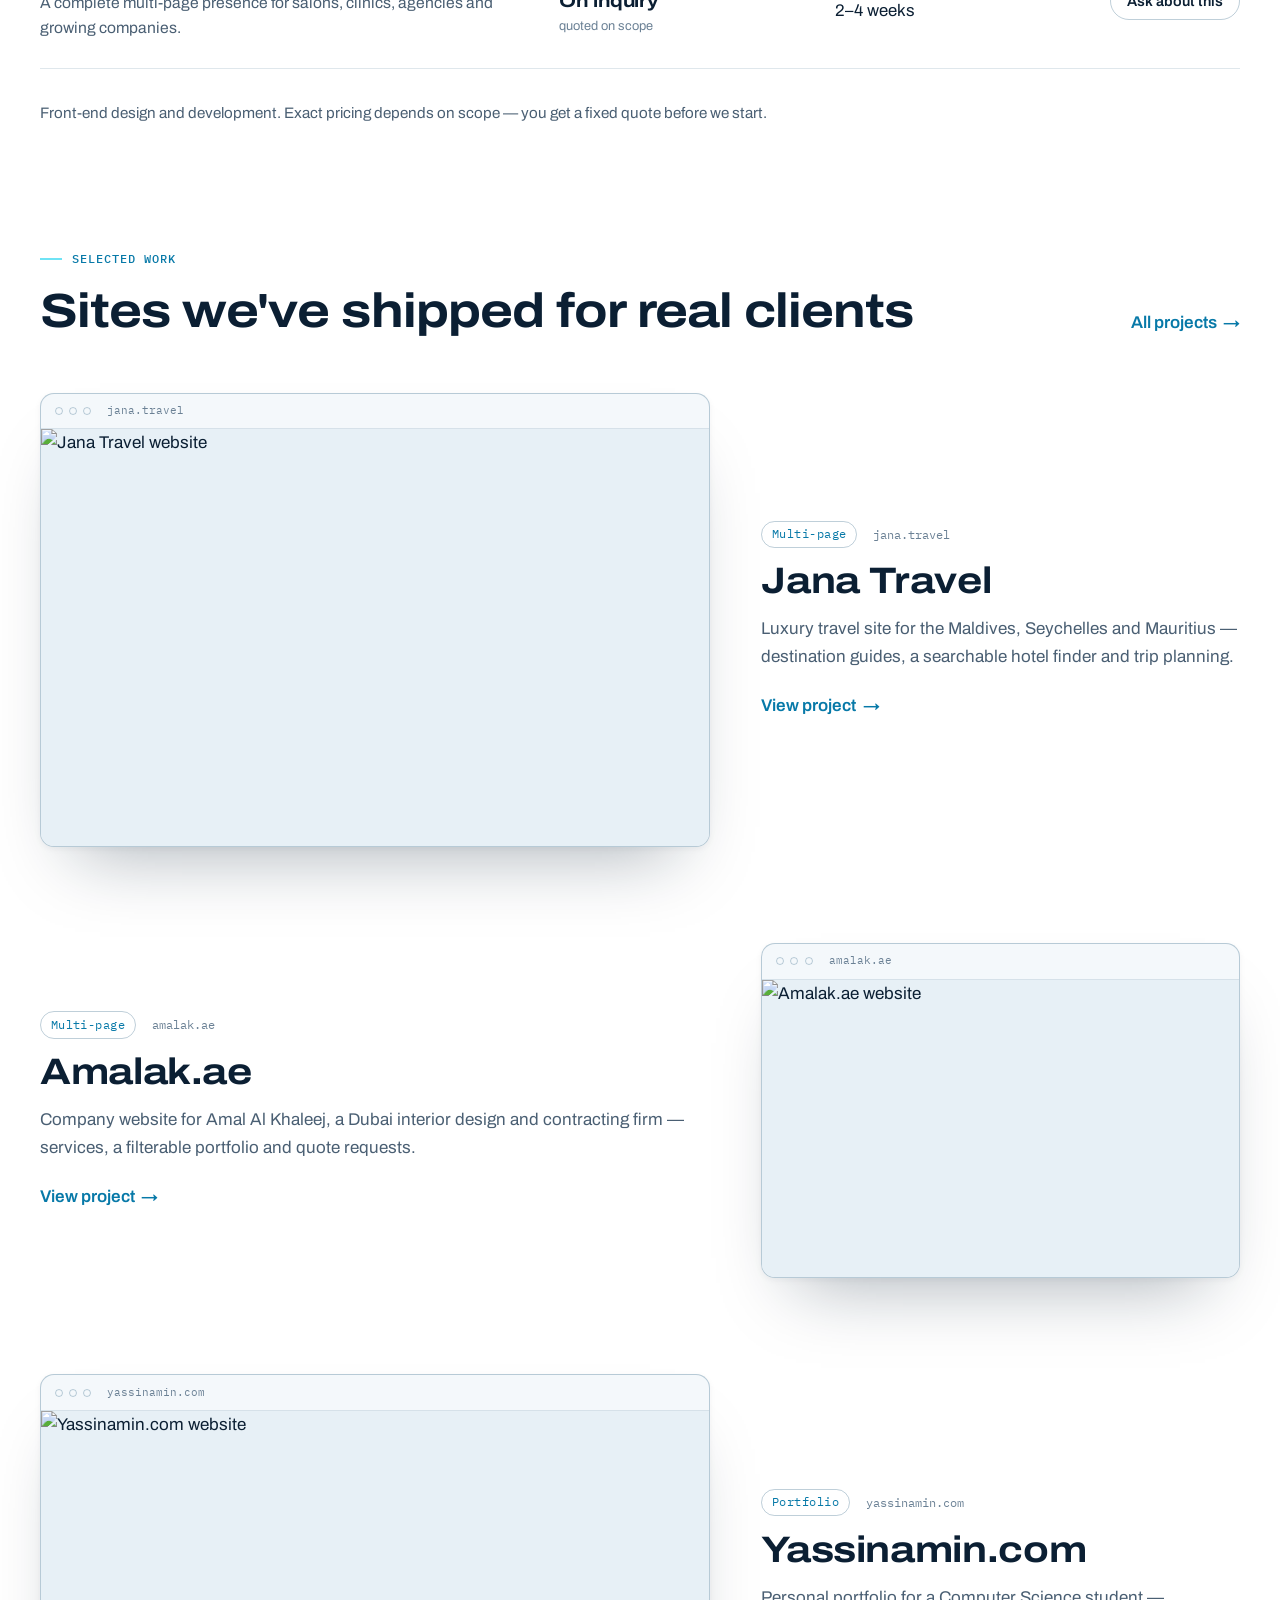
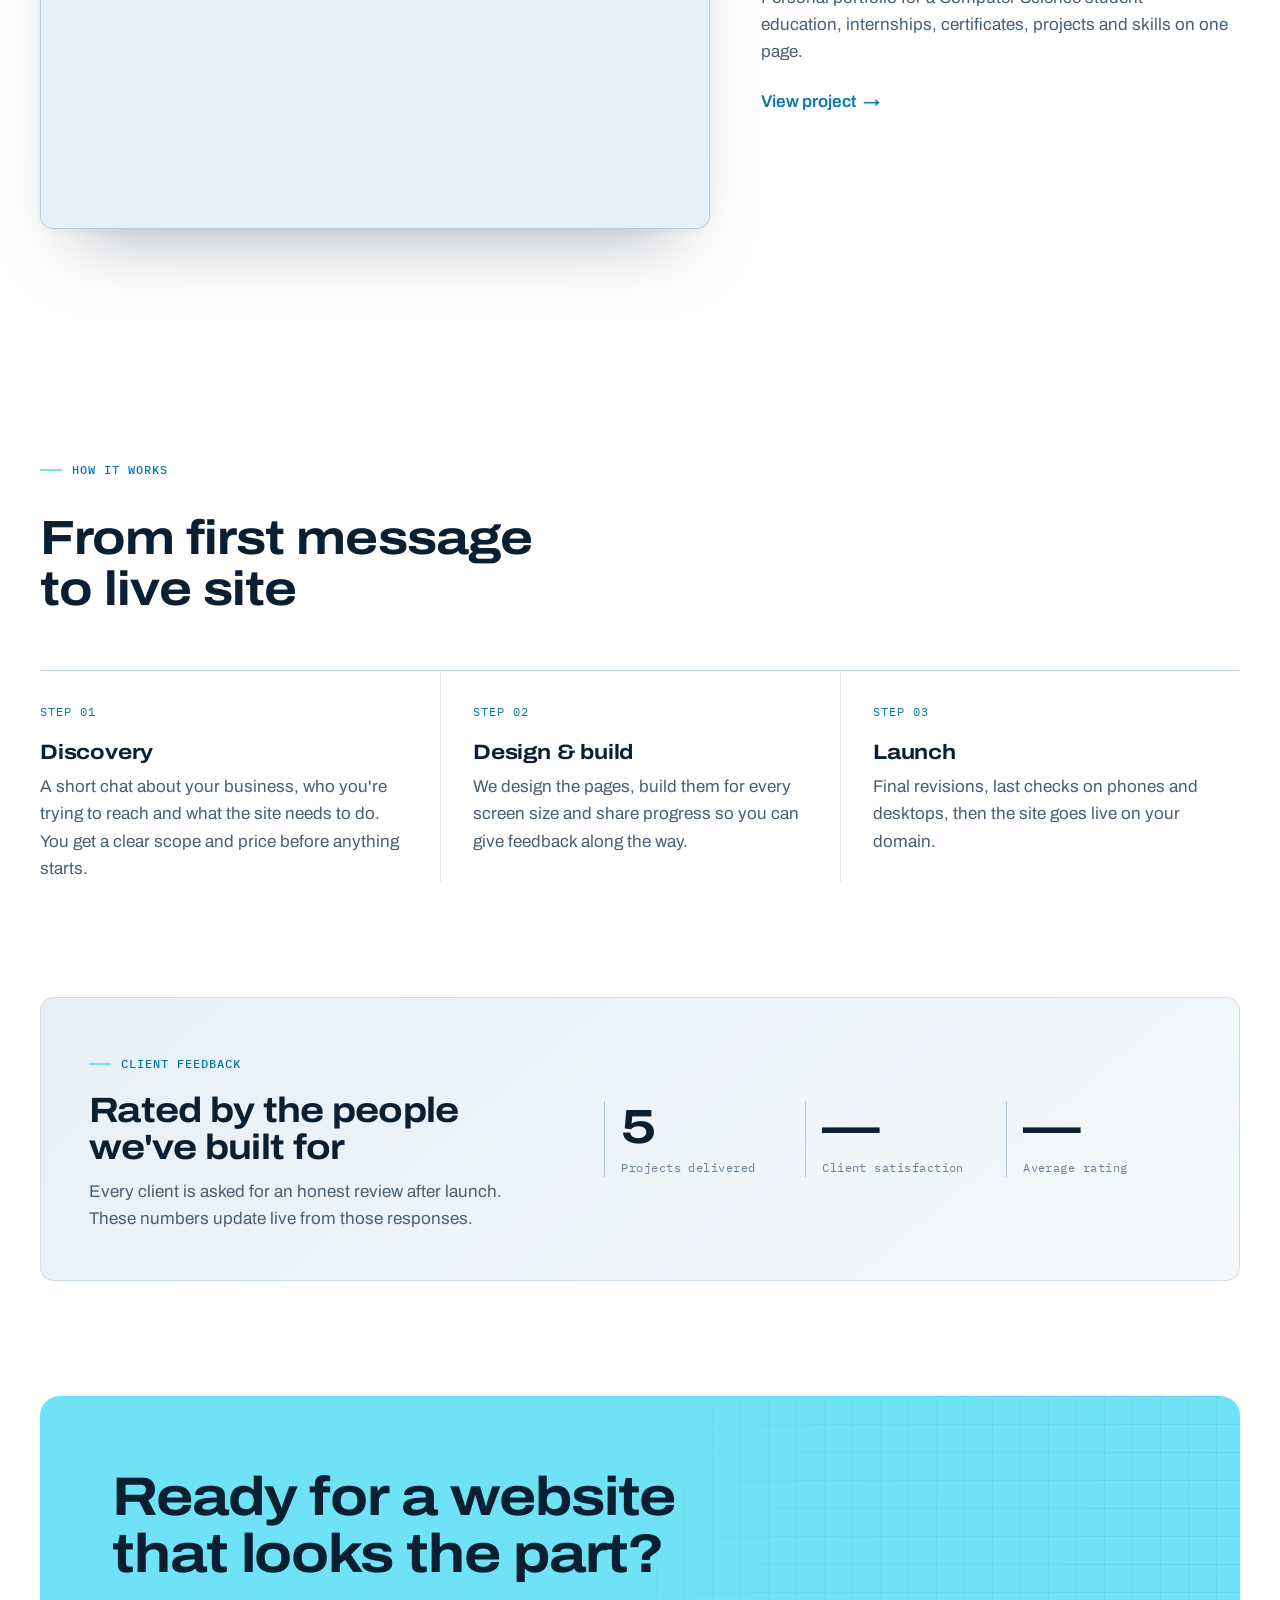
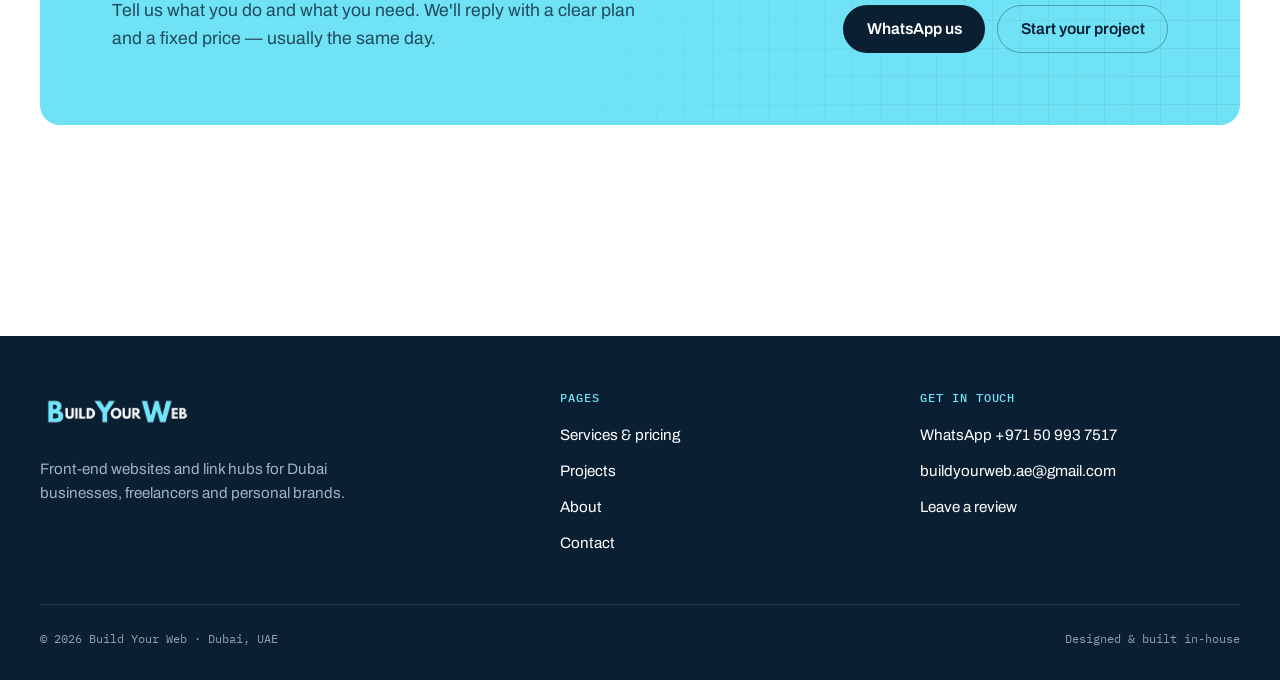
==== commit c1576ef9: "Redesign site: light theme, new hero, compact mobile layout, refreshed project screenshots - White/b" ====
--- a/index.html
+++ b/index.html
@@ -12,7 +12,7 @@
       name="keywords"
       content="web design Dubai, website development UAE, small business website Dubai, affordable web design, portfolio website design, landing page design Dubai, multi-page business website, custom link hub page, website design for salons and clinics, freelancer website design, personal brand website design, Dubai web design agency, modern website design UAE"
     />
-    <meta name="theme-color" content="#070b14" />
+    <meta name="theme-color" content="#08182b" />
     <link rel="canonical" href="https://www.buildyourweb.ae/" />
 
     <!-- Favicon -->
@@ -50,376 +50,245 @@
     />
     <link rel="preconnect" href="https://fonts.googleapis.com" />
     <link rel="preconnect" href="https://fonts.gstatic.com" crossorigin />
-    <link
-      href="https://fonts.googleapis.com/css2?family=Inter:wght@400;500;600;700;800&display=swap"
-      rel="stylesheet"
-    />
-    <link rel="stylesheet" href="assets/css/style.css?v=148" />
-
-    <script type="application/ld+json">
-      {
-        "@context": "https://schema.org",
-        "@type": "ProfessionalService",
-        "name": "Build Your Web (BYW)",
-        "alternateName": "BYW",
-        "url": "https://www.buildyourweb.ae/",
-        "logo": "https://www.buildyourweb.ae/assets/Logo/favicon.png",
-        "image": "https://www.buildyourweb.ae/assets/Logo/favicon.png",
-        "description": "Dubai-based web design service creating clean, modern websites, portfolios, landing pages, and link hub pages for businesses, freelancers, salons, clinics, and personal brands.",
-        "email": "buildyourweb.ae@gmail.com",
-        "telephone": "+971509937517",
-        "priceRange": "AED 199 - AED 2000",
-        "address": {
-          "@type": "PostalAddress",
-          "addressLocality": "Dubai",
-          "addressCountry": "AE"
-        },
-        "areaServed": {
-          "@type": "Country",
-          "name": "United Arab Emirates"
-        },
-        "sameAs": [
-          "https://wa.me/message/2WZRG66PRXP6H1"
-        ],
-        "makesOffer": [
-          { "@type": "Offer", "itemOffered": { "@type": "Service", "name": "Custom Link Hub Page" } },
-          { "@type": "Offer", "itemOffered": { "@type": "Service", "name": "Landing Page Design" } },
-          { "@type": "Offer", "itemOffered": { "@type": "Service", "name": "Portfolio Website Design" } },
-          { "@type": "Offer", "itemOffered": { "@type": "Service", "name": "Multi-Page Business Website Design" } }
-        ]
-      }
-    </script>
+    <link href="https://fonts.googleapis.com/css2?family=Archivo:wdth,wght@62..125,400..800&family=IBM+Plex+Mono:wght@400;500&display=swap" rel="stylesheet" />
+    <link rel="stylesheet" href="assets/css/style.css?v=216" />
   </head>
   <body data-page="home">
+    <a class="skip-link" href="#main">Skip to content</a>
     <header class="site-header">
       <div class="container nav-wrap">
-        <a class="logo" href="./">
-          <img
-            src="assets/Logo/BYW%20Logo%20Transparent.png?v=2"
-            alt="Build Your Web"
-            width="328"
-            height="86"
-            decoding="async"
-          />
+        <a class="logo" href="./" aria-label="Build Your Web home">
+          <img src="assets/Logo/BYW%20Logo%20Dark.png?v=2" alt="Build Your Web" width="328" height="86" decoding="async" />
         </a>
-        <button
-          class="menu-toggle"
-          aria-expanded="false"
-          aria-controls="site-nav"
-          aria-label="Open menu"
-        >
-          Menu
-        </button>
+        <button class="menu-toggle" aria-expanded="false" aria-controls="site-nav" aria-label="Open menu"><span></span><span></span></button>
         <ul class="nav-links" id="site-nav">
           <li><a href="./" data-page-link="home">Home</a></li>
           <li><a href="services/" data-page-link="services">Services</a></li>
           <li><a href="projects/" data-page-link="projects">Projects</a></li>
           <li><a href="about/" data-page-link="about">About</a></li>
           <li><a href="contact/" data-page-link="contact">Contact</a></li>
+          <li class="nav-links-cta"><a href="https://wa.me/message/2WZRG66PRXP6H1" target="_blank" rel="noopener noreferrer">WhatsApp us</a></li>
         </ul>
+        <a class="btn btn-primary btn-sm nav-cta" href="https://wa.me/message/2WZRG66PRXP6H1" target="_blank" rel="noopener noreferrer"><svg viewBox="0 0 24 24" fill="currentColor" aria-hidden="true"><path d="M12 2a10 10 0 0 0-8.6 15.1L2 22l5-1.3A10 10 0 1 0 12 2Zm0 18.2a8.2 8.2 0 0 1-4.2-1.2l-.3-.2-3 .8.8-2.9-.2-.3A8.2 8.2 0 1 1 12 20.2Zm4.5-6.1c-.2-.1-1.5-.7-1.7-.8-.2-.1-.4-.1-.6.1l-.8 1c-.1.2-.3.2-.5.1a6.7 6.7 0 0 1-3.3-2.9c-.2-.4.2-.4.7-1.3.1-.2 0-.3 0-.4l-.8-1.8c-.2-.5-.4-.4-.6-.4h-.5a1 1 0 0 0-.7.3 3 3 0 0 0-.9 2.2 5.2 5.2 0 0 0 1.1 2.7 11.8 11.8 0 0 0 4.5 4c1.7.7 2.3.8 3.2.6.5-.1 1.5-.6 1.7-1.2.2-.6.2-1.1.2-1.2-.1-.1-.3-.2-.5-.3Z"/></svg>WhatsApp us</a>
       </div>
     </header>
 
-    <main>
-      <section class="page-hero">
+    <main id="main">
+      <section class="hero">
         <div class="container hero-grid">
-          <div class="hero-copy reveal">
-            <h1>Your business deserves more than just an Instagram page.</h1>
-            <p class="lead">
-              We build clean, modern websites for Dubai businesses, freelancers, salons, clinics, and personal brands — pricing available on request.
-            </p>
+          <div class="hero-copy">
+            <span class="eyebrow">Web design studio · Dubai</span>
+            <h1>Your business deserves more than an <em>Instagram page.</em></h1>
+            <p class="lead">We design and build clean, fast websites for Dubai businesses, salons, clinics, freelancers and personal brands — so people can find you, trust you and get in touch.</p>
             <div class="hero-actions">
-              <a href="https://wa.me/message/2WZRG66PRXP6H1" class="btn btn-primary" target="_blank" rel="noopener noreferrer">WhatsApp Us</a>
-              <a href="contact/" class="btn btn-ghost">Start Your Project</a>
-            </div>
-          </div>
-          <aside class="hero-panel hero-insight reveal">
-            <div class="hero-panel-head">
-              <p class="hero-panel-kicker">Client Feedback</p>
-            </div>
-            <h3>Why clients choose BYW</h3>
-            <p class="lead">Clean design and strong structure that help turn visitors into customers.</p>
-            <div class="hero-metrics">
-              <article class="metric">
-                <span class="num" id="projectsDeliveredMetric">--</span>
-                <span class="label">Projects delivered</span>
-              </article>
-              <article class="metric">
-                <span class="num" id="clientSatisfactionMetric">--</span>
-                <span class="label">Client satisfaction</span>
-              </article>
-              <article class="metric">
-                <span class="num" id="averageRatingMetric">--</span>
-                <span class="label">Average rating</span>
-              </article>
-            </div>
-            <p id="reviewCountNote" class="metric-note" hidden>Based on 0 reviews</p>
-          </aside>
-        </div>
-      </section>
-
-      <section>
-        <div class="container">
-          <div class="section-title reveal">
-            <h2>Websites for businesses, personal brands, and portfolios</h2>
-            <p>
-              Clean, modern websites and custom link hub pages built to present
-              your work or brand professionally online.
-            </p>
-          </div>
-          <div class="cards">
-            <article class="card reveal">
-              <h3>Portfolio Websites</h3>
-              <p>
-                Modern portfolio websites designed to present your work clearly
-                and professionally.
-              </p>
-            </article>
-            <article class="card reveal">
-              <h3>Landing Pages</h3>
-              <p>
-                Focused one-page websites built to promote a service, product,
-                or offer clearly.
-              </p>
-            </article>
-            <article class="card reveal">
-              <h3>Multi-Page Websites</h3>
-              <p>
-                Multi-page websites built for businesses that need a complete
-                and professional online presence.
-              </p>
-            </article>
-            <article class="card reveal">
-              <h3>Custom Link Hub Pages</h3>
-              <p>
-                Custom link hub pages that keep your socials, offers, and
-                important links in one clean place.
-              </p>
-            </article>
-          </div>
-        </div>
-      </section>
-
-      <section class="pricing-preview-section">
-        <div class="container">
-          <div class="section-title reveal">
-            <h2>Simple, transparent pricing</h2>
-            <p>No surprises. Every project starts with a clear scope and a fair price.</p>
-          </div>
-          <div class="cards">
-            <article class="card reveal pricing-card pricing-card--compact">
-              <span class="pricing-tag">Link Hub</span>
-              <p class="pricing-from"><strong><span class="aed" role="img" aria-label="AED"></span>199</strong></p>
-              <p class="pricing-timeline">Ready in 1–2 days</p>
-              <a href="https://wa.me/971509937517?text=Hi%2C%20I%27m%20interested%20in%20the%20Link%20Hub%20package." class="btn btn-ghost btn-sm" target="_blank" rel="noopener noreferrer">Inquire</a>
-            </article>
-            <article class="card reveal pricing-card pricing-card--compact">
-              <span class="pricing-tag">Landing Page</span>
-              <p class="pricing-from">Starting from <strong><span class="aed" role="img" aria-label="AED"></span>299</strong></p>
-              <p class="pricing-timeline">Ready in 2–4 days</p>
-              <a href="https://wa.me/971509937517?text=Hi%2C%20I%27m%20interested%20in%20the%20Landing%20Page%20package." class="btn btn-ghost btn-sm" target="_blank" rel="noopener noreferrer">Inquire</a>
-            </article>
-            <article class="card reveal pricing-card pricing-card--compact">
-              <span class="pricing-tag">Portfolio Website</span>
-              <p class="pricing-from">Starting from <strong><span class="aed" role="img" aria-label="AED"></span>599</strong></p>
-              <p class="pricing-timeline">Ready in 1–2 weeks</p>
-              <a href="https://wa.me/971509937517?text=Hi%2C%20I%27m%20interested%20in%20the%20Portfolio%20Website%20package." class="btn btn-ghost btn-sm" target="_blank" rel="noopener noreferrer">Inquire</a>
-            </article>
-            <article class="card reveal pricing-card pricing-card--compact">
-              <span class="pricing-tag">Business Website</span>
-              <p class="pricing-from">Pricing <strong>upon inquiry</strong></p>
-              <p class="pricing-timeline">Ready in 2–4 weeks</p>
-              <a href="https://wa.me/971509937517?text=Hi%2C%20I%27m%20interested%20in%20the%20Business%20Website%20package" class="btn btn-ghost btn-sm" target="_blank" rel="noopener noreferrer">Inquire</a>
-            </article>
-          </div>
-          <div class="portfolio-actions pricing-cta reveal">
-            <a href="services/" class="btn btn-primary">View Full Services & Pricing</a>
-          </div>
-          <p class="pricing-note reveal">Exact pricing depends on scope. <a href="contact/">Send us a message</a> or <a href="https://wa.me/message/2WZRG66PRXP6H1" target="_blank" rel="noopener noreferrer">WhatsApp us</a> for a quick quote.</p>
-        </div>
-      </section>
-
-      <section>
-        <div class="container">
-          <div class="section-title reveal">
-            <h2>Featured Projects</h2>
-            <p>
-              A selection of website projects created for businesses, personal
-              brands, and portfolios.
-            </p>
-          </div>
-          <div class="portfolio-grid">
-            <article
-              class="project reveal"
-              tabindex="0"
-              role="button"
-              aria-label="Open project details: Jana Travel"
-              data-modal-title="Jana Travel"
-              data-modal-type="Multi-Page Website"
-              data-modal-url="https://yassinamin.com/janatravel"
-              data-modal-description="JANA Travel is a luxury travel website built to promote curated resort experiences across the Maldives and the Indian Ocean. The site presents destinations, featured packages, gallery content, travel services, and contact options through a polished multi-section layout. The goal of the website is to create a premium online presence for a travel brand, making it easy for visitors to explore destinations, compare featured packages, learn about services, and get in touch to plan a trip."
-              data-modal-points="Hero section with travel-focused call to action|About section introducing the brand|Featured destinations and package filtering|Resort package cards with pricing and details|Interactive photo gallery|Travel services section|Contact section with office details and inquiry form"
-              data-modal-images="Projects/Jana Travel/1.png|Projects/Jana Travel/2.png|Projects/Jana Travel/3.png|Projects/Jana Travel/4.png|Projects/Jana Travel/5.png|Projects/Jana Travel/6.png"
-            >
-              <div class="project-media" aria-hidden="true">
-                <div class="project-mock">
-                  <div class="project-mock-chrome">
-                    <span class="project-mock-dot project-mock-dot--r"></span>
-                    <span class="project-mock-dot project-mock-dot--y"></span>
-                    <span class="project-mock-dot project-mock-dot--g"></span>
-                    <span class="project-mock-url"></span>
-                  </div>
-                  <div class="project-mock-viewport">
-                    <img
-                      src="Projects/Jana Travel/1.png"
-                      alt="Jana Travel website preview"
-                      width="400"
-                      height="250"
-                      decoding="async"
-                      loading="lazy"
-                    />
-                  </div>
-                </div>
-              </div>
-              <div class="project-body">
-                <h3>Jana Travel</h3>
-                <p>
-                  Luxury travel website designed to showcase curated Maldives packages, resort experiences, and premium travel services in a polished multi-section layout.
-                </p>
-                <span class="tag">Multi-Page</span>
-              </div>
-            </article>
-            <article
-              class="project reveal"
-              tabindex="0"
-              role="button"
-              aria-label="Open project details: Rejuvenate"
-              data-modal-title="Rejuvenate"
-              data-modal-type="Single-Page Website"
-              data-modal-url="https://rejuvenate.buildyourweb.ae"
-              data-modal-description="Rejuvenate is the website for a ladies-only beauty and aesthetics salon in Dubai Sports City, offering personalised skin, facial, and wellness treatments in a private, calming setting. The site introduces the salon's philosophy, presents its signature treatments, and gives visitors clear ways to book an appointment or get in touch. The goal was to create an elegant, boutique digital presence that reflects the salon's exclusive and personalised approach to beauty care."
-              data-modal-points="Hero section with signature tagline and booking calls to action|About section outlining the Rejuvenate philosophy|Services section listing treatments such as Skin Pen Microneedling, Signature Facials, Peels & Skin Boosters, Dermaplaning, and Exosome Hair Therapy|Client login and booking system for managing appointments|Contact section with location, phone, email, hours, and an enquiry form"
-              data-modal-images="Projects/Rejuvenate/1.png|Projects/Rejuvenate/2.png|Projects/Rejuvenate/3.png|Projects/Rejuvenate/4.png"
-            >
-              <div class="project-media" aria-hidden="true">
-                <div class="project-mock">
-                  <div class="project-mock-chrome">
-                    <span class="project-mock-dot project-mock-dot--r"></span>
-                    <span class="project-mock-dot project-mock-dot--y"></span>
-                    <span class="project-mock-dot project-mock-dot--g"></span>
-                    <span class="project-mock-url"></span>
-                  </div>
-                  <div class="project-mock-viewport">
-                    <img
-                      src="Projects/Rejuvenate/1.png"
-                      alt="Rejuvenate website preview"
-                      width="400"
-                      height="250"
-                      decoding="async"
-                      loading="lazy"
-                    />
-                  </div>
-                </div>
-              </div>
-              <div class="project-body">
-                <h3>Rejuvenate</h3>
-                <p>
-                  Elegant single-page website for a ladies-only beauty and aesthetics salon in Dubai, showcasing signature treatments and a private booking experience.
-                </p>
-                <span class="tag">Single-Page</span>
-              </div>
-            </article>
-            <article
-              class="project reveal"
-              tabindex="0"
-              role="button"
-              aria-label="Open project details: Yassinamin.com"
-              data-modal-title="Yassinamin.com"
-              data-modal-type="Personal Portfolio"
-              data-modal-url="https://yassinamin.com"
-              data-modal-description="Yassinamin.com is a personal portfolio website built to present academic background, technical interests, work experience, and selected projects in one clean and structured space. The site introduces Yassin Amin as a Computer Science student at the University of Wollongong in Dubai with interests in cybersecurity, coding, Linux, and networking. The goal of the website is to create a professional online presence that makes it easy to explore education, experience, certifications, skills, and projects through a simple section-based layout."
-              data-modal-points="Introduction and personal summary|Education timeline|Experience section|Certificates section|Projects showcase|Skills section|Contact section"
-              data-modal-images="Projects/Yassinamin.com/1.png|Projects/Yassinamin.com/2.png|Projects/Yassinamin.com/3.png"
-            >
-              <div class="project-media" aria-hidden="true">
-                <div class="project-mock">
-                  <div class="project-mock-chrome">
-                    <span class="project-mock-dot project-mock-dot--r"></span>
-                    <span class="project-mock-dot project-mock-dot--y"></span>
-                    <span class="project-mock-dot project-mock-dot--g"></span>
-                    <span class="project-mock-url"></span>
-                  </div>
-                  <div class="project-mock-viewport">
-                    <img
-                      src="Projects/Yassinamin.com/1.png"
-                      alt="Yassinamin.com website preview"
-                      width="400"
-                      height="250"
-                      decoding="async"
-                      loading="lazy"
-                    />
-                  </div>
-                </div>
-              </div>
-              <div class="project-body">
-                <h3>Yassinamin.com</h3>
-                <p>
-                  Personal portfolio website created to present background, skills, experience, and projects in a clear and professional way.
-                </p>
-                <span class="tag">Portfolio</span>
-              </div>
-            </article>
-          </div>
-          <div class="portfolio-actions reveal">
-            <a href="projects/" class="btn btn-ghost">Show All Projects</a>
-          </div>
-        </div>
-      </section>
-
-      <section>
+              <a href="https://wa.me/message/2WZRG66PRXP6H1" class="btn btn-primary" target="_blank" rel="noopener noreferrer"><svg viewBox="0 0 24 24" fill="currentColor" aria-hidden="true"><path d="M12 2a10 10 0 0 0-8.6 15.1L2 22l5-1.3A10 10 0 1 0 12 2Zm0 18.2a8.2 8.2 0 0 1-4.2-1.2l-.3-.2-3 .8.8-2.9-.2-.3A8.2 8.2 0 1 1 12 20.2Zm4.5-6.1c-.2-.1-1.5-.7-1.7-.8-.2-.1-.4-.1-.6.1l-.8 1c-.1.2-.3.2-.5.1a6.7 6.7 0 0 1-3.3-2.9c-.2-.4.2-.4.7-1.3.1-.2 0-.3 0-.4l-.8-1.8c-.2-.5-.4-.4-.6-.4h-.5a1 1 0 0 0-.7.3 3 3 0 0 0-.9 2.2 5.2 5.2 0 0 0 1.1 2.7 11.8 11.8 0 0 0 4.5 4c1.7.7 2.3.8 3.2.6.5-.1 1.5-.6 1.7-1.2.2-.6.2-1.1.2-1.2-.1-.1-.3-.2-.5-.3Z"/></svg>WhatsApp us</a>
+              <a href="services/" class="btn btn-ghost">See services &amp; pricing</a>
+            </div>
+            <ul class="hero-facts">
+              <li>From AED 149</li>
+              <li>Link hubs in 1–2 days</li>
+              <li>Replies within 24 hours</li>
+            </ul>
+          </div>
+          <figure class="blueprint project" tabindex="0" role="button" aria-label="Open project details: Rejuvenate" data-modal-title="Rejuvenate" data-modal-type="Single-Page Website" data-modal-url="https://rejuvenatedubai.com" data-modal-description="Rejuvenate is the website for a ladies-only skin and wellness salon in Dubai Sports City, offering advanced facials, lymphatic drainage, LED therapy and wellness massage. The site introduces the salon&#x27;s consultation-first philosophy, lists every treatment with prices and session lengths, and makes it easy to book online, message on WhatsApp or claim a first-visit offer." data-modal-points="Hero with booking and treatment calls to action|Signature treatments overview|Full price list with session lengths|Online booking for new and existing clients|Opening-list sign-up with first-visit offer|Inside-the-salon gallery and contact page" data-modal-images="Projects/Rejuvenate/1.jpg|Projects/Rejuvenate/2.jpg|Projects/Rejuvenate/3.jpg|Projects/Rejuvenate/4.jpg">
+            <div class="browser">
+              <div class="browser-bar"><i></i><i></i><i></i><span class="browser-url">rejuvenatedubai.com</span></div>
+              <div class="browser-view">
+                <img class="blueprint-shot" src="Projects/Rejuvenate/1.jpg" alt="Rejuvenate salon website homepage" width="1920" height="1080" decoding="async" fetchpriority="high" />
+                <div class="wire" aria-hidden="true"><span class="w-nav"></span><span class="w-logo"></span><span class="w-h1"></span><span class="w-p"></span><span class="w-b1"></span><span class="w-b2"></span></div>
+              </div>
+            </div>
+            <figcaption class="blueprint-caption"><span><span class="blueprint-label">Featured project</span>Rejuvenate — skin &amp; wellness salon, Dubai Sports City</span><span class="blueprint-links"><span class="text-link">View project</span><a href="https://rejuvenatedubai.com" target="_blank" rel="noopener noreferrer">Visit ↗</a></span></figcaption>
+          </figure>
+        </div>
+      </section>
+
+      <div class="strip">
+        <div class="container strip-inner">
+          <span class="strip-label">Recently built</span>
+          <ul class="strip-list"><li>jana.travel</li><li>rejuvenatedubai.com</li><li>amalak.ae</li><li>yassinamin.com</li><li class="dup" aria-hidden="true">jana.travel</li><li class="dup" aria-hidden="true">rejuvenatedubai.com</li><li class="dup" aria-hidden="true">amalak.ae</li><li class="dup" aria-hidden="true">yassinamin.com</li></ul>
+        </div>
+      </div>
+
+      <section class="section">
+        <div class="container">
+          <div class="section-head section-head--split reveal">
+            <div>
+              <span class="eyebrow">Services &amp; pricing</span>
+              <h2>What we build, and what it costs</h2>
+            </div>
+            <a class="text-link" href="services/">Full details &amp; FAQ</a>
+          </div>
+          <div class="spec">
+          <div class="spec-row reveal">
+            <div class="spec-name"><h3>Custom Link Hub</h3><p>One branded page for your socials, offers and booking links — a better-looking Linktree.</p></div>
+            <div class="spec-price"><span class="spec-label">Price</span><strong><span class="aed" role="img" aria-label="AED"></span>149</strong><small>fixed price</small></div>
+            <div class="spec-time"><span class="spec-label">Turnaround</span>1–2 days</div>
+            <a class="btn btn-ghost btn-sm" href="https://wa.me/971509937517?text=Hi%2C%20I%27m%20interested%20in%20the%20Link%20Hub%20package." target="_blank" rel="noopener noreferrer" aria-label="Ask about the Custom Link Hub package on WhatsApp">Ask about this</a>
+            
+          </div>
+          <div class="spec-row reveal">
+            <div class="spec-name"><h3>Landing Page</h3><p>A focused one-page site to promote a single service, product or offer.</p></div>
+            <div class="spec-price"><span class="spec-label">Price</span><strong><span class="aed" role="img" aria-label="AED"></span>299</strong><small>starting from</small></div>
+            <div class="spec-time"><span class="spec-label">Turnaround</span>2–4 days</div>
+            <a class="btn btn-ghost btn-sm" href="https://wa.me/971509937517?text=Hi%2C%20I%27m%20interested%20in%20the%20Landing%20Page%20package." target="_blank" rel="noopener noreferrer" aria-label="Ask about the Landing Page package on WhatsApp">Ask about this</a>
+            
+          </div>
+          <div class="spec-row reveal">
+            <div class="spec-name"><h3>Portfolio Website</h3><p>For freelancers, creatives and personal brands who need their work to speak first.</p></div>
+            <div class="spec-price"><span class="spec-label">Price</span><strong><span class="aed" role="img" aria-label="AED"></span>599</strong><small>starting from</small></div>
+            <div class="spec-time"><span class="spec-label">Turnaround</span>1–2 weeks</div>
+            <a class="btn btn-ghost btn-sm" href="https://wa.me/971509937517?text=Hi%2C%20I%27m%20interested%20in%20the%20Portfolio%20Website%20package." target="_blank" rel="noopener noreferrer" aria-label="Ask about the Portfolio Website package on WhatsApp">Ask about this</a>
+            
+          </div>
+          <div class="spec-row reveal">
+            <div class="spec-name"><h3>Business Website</h3><p>A complete multi-page presence for salons, clinics, agencies and growing companies.</p></div>
+            <div class="spec-price spec-price--ask"><span class="spec-label">Price</span><strong>On inquiry</strong><small>quoted on scope</small></div>
+            <div class="spec-time"><span class="spec-label">Turnaround</span>2–4 weeks</div>
+            <a class="btn btn-ghost btn-sm" href="https://wa.me/971509937517?text=Hi%2C%20I%27m%20interested%20in%20the%20Business%20Website%20package." target="_blank" rel="noopener noreferrer" aria-label="Ask about the Business Website package on WhatsApp">Ask about this</a>
+            
+          </div>
+          </div>
+          <p class="spec-foot reveal"><span>Front-end design and development. Exact pricing depends on scope — you get a fixed quote before we start.</span></p>
+        </div>
+      </section>
+
+      <section class="section section--tight">
+        <div class="container">
+          <div class="section-head section-head--split reveal">
+            <div>
+              <span class="eyebrow">Selected work</span>
+              <h2>Sites we've shipped for real clients</h2>
+            </div>
+            <a class="text-link" href="projects/">All projects</a>
+            <span class="swipe-hint" aria-hidden="true">Swipe to see more →</span>
+          </div>
+          <div class="showcase">
+          <article class="project project--feature reveal" tabindex="0" role="button" aria-label="Open project details: Jana Travel" data-modal-title="Jana Travel" data-modal-type="Multi-Page Website" data-modal-url="https://jana.travel" data-modal-description="JANA Travel is a luxury travel website for curated island holidays across the Maldives, Seychelles and Mauritius. It combines a striking homepage with destination guides, a hotel finder with filters by destination, experience and rating, featured hotels, offers and an easy way to plan a trip with the team." data-modal-points="Hero with a clear call to explore hotels|Destination pages with travel tips and best time to visit|Hotel finder with search and filters|Featured hotels and exclusive offers|Photo gallery|Contact and trip-planning options" data-modal-images="Projects/Jana Travel/1.jpg|Projects/Jana Travel/2.jpg|Projects/Jana Travel/3.jpg|Projects/Jana Travel/4.jpg">
+            <div class="project-media">
+              <div class="browser">
+                <div class="browser-bar"><i></i><i></i><i></i><span class="browser-url">jana.travel</span></div>
+                <div class="browser-view"><img src="Projects/Jana Travel/1.jpg" alt="Jana Travel website" width="1600" height="1000" decoding="async" loading="lazy" /></div>
+              </div>
+            </div>
+            <div class="project-body">
+              <div class="project-meta"><span class="tag">Multi-page</span><span>jana.travel</span></div>
+              <h3>Jana Travel</h3>
+              <p>Luxury travel site for the Maldives, Seychelles and Mauritius — destination guides, a searchable hotel finder and trip planning.</p>
+              <span class="text-link project-cta">View project</span>
+            </div>
+          </article>
+          <article class="project project--feature reveal" tabindex="0" role="button" aria-label="Open project details: Amalak.ae" data-modal-title="Amalak.ae" data-modal-type="Multi-Page Website" data-modal-url="https://amalak.ae" data-modal-description="Amalak.ae is the official website for Amal Al Khaleej, a Dubai-based interior design and contracting company. The site presents the company&#x27;s services in detail, showcases residential, commercial and hospitality projects in a filterable portfolio, highlights the brands it has worked with, and makes it easy to request a quote." data-modal-points="Home, About, Services, Portfolio and Contact pages|Detailed services: interior design, contracting, lighting, space planning, carpentry|Portfolio filtered by residential, commercial and hospitality|Trusted-by brand strip|Get-a-quote calls to action throughout" data-modal-images="Projects/Amalak.ae/1.jpg|Projects/Amalak.ae/2.jpg|Projects/Amalak.ae/3.jpg|Projects/Amalak.ae/4.jpg">
+            <div class="project-media">
+              <div class="browser">
+                <div class="browser-bar"><i></i><i></i><i></i><span class="browser-url">amalak.ae</span></div>
+                <div class="browser-view"><img src="Projects/Amalak.ae/1.jpg" alt="Amalak.ae website" width="1600" height="1000" decoding="async" loading="lazy" /></div>
+              </div>
+            </div>
+            <div class="project-body">
+              <div class="project-meta"><span class="tag">Multi-page</span><span>amalak.ae</span></div>
+              <h3>Amalak.ae</h3>
+              <p>Company website for Amal Al Khaleej, a Dubai interior design and contracting firm — services, a filterable portfolio and quote requests.</p>
+              <span class="text-link project-cta">View project</span>
+            </div>
+          </article>
+          <article class="project project--feature reveal" tabindex="0" role="button" aria-label="Open project details: Yassinamin.com" data-modal-title="Yassinamin.com" data-modal-type="Personal Portfolio" data-modal-url="https://www.yassinamin.com" data-modal-description="Yassinamin.com is a personal portfolio website that presents academic background, technical interests, work experience, and selected projects in one clean, structured space — introducing a Computer Science student at the University of Wollongong in Dubai with interests in cybersecurity, coding, Linux, and networking." data-modal-points="Introduction and personal summary|Education timeline|Experience with internships and roles|Projects with live website links|Skills grouped by category|Contact form" data-modal-images="Projects/Yassinamin.com/1.jpg|Projects/Yassinamin.com/2.jpg|Projects/Yassinamin.com/3.jpg|Projects/Yassinamin.com/4.jpg">
+            <div class="project-media">
+              <div class="browser">
+                <div class="browser-bar"><i></i><i></i><i></i><span class="browser-url">yassinamin.com</span></div>
+                <div class="browser-view"><img src="Projects/Yassinamin.com/1.jpg" alt="Yassinamin.com website" width="1600" height="1000" decoding="async" loading="lazy" /></div>
+              </div>
+            </div>
+            <div class="project-body">
+              <div class="project-meta"><span class="tag">Portfolio</span><span>yassinamin.com</span></div>
+              <h3>Yassinamin.com</h3>
+              <p>Personal portfolio for a Computer Science student — education, internships, certificates, projects and skills on one page.</p>
+              <span class="text-link project-cta">View project</span>
+            </div>
+          </article>
+          </div>
+        </div>
+      </section>
+
+      <section class="section">
+        <div class="container">
+          <div class="section-head reveal">
+            <span class="eyebrow">How it works</span>
+            <h2>From first message to live site</h2>
+          </div>
+          <ol class="process">
+            <li class="reveal"><h3>Discovery</h3><p>A short chat about your business, who you're trying to reach and what the site needs to do. You get a clear scope and price before anything starts.</p></li>
+            <li class="reveal"><h3>Design &amp; build</h3><p>We design the pages, build them for every screen size and share progress so you can give feedback along the way.</p></li>
+            <li class="reveal"><h3>Launch</h3><p>Final revisions, last checks on phones and desktops, then the site goes live on your domain.</p></li>
+          </ol>
+        </div>
+      </section>
+
+      <section class="section section--tight">
+        <div class="container">
+          <div class="feedback reveal">
+            <div>
+              <span class="eyebrow">Client feedback</span>
+              <h2>Rated by the people we've built for</h2>
+              <p>Every client is asked for an honest review after launch. These numbers update live from those responses.</p>
+            </div>
+            <div class="metrics">
+              <div class="metric"><span class="num" id="projectsDeliveredMetric">—</span><span class="label">Projects delivered</span></div>
+              <div class="metric"><span class="num" id="clientSatisfactionMetric">—</span><span class="label">Client satisfaction</span></div>
+              <div class="metric"><span class="num" id="averageRatingMetric">—</span><span class="label">Average rating</span></div>
+              <p id="reviewCountNote" class="metric-note" hidden></p>
+            </div>
+          </div>
+        </div>
+      </section>
+
+      <section class="section section--tight">
         <div class="container">
           <div class="cta reveal">
             <div>
-              <h2>Need a website that reflects your brand properly?</h2>
-              <p>
-                Get a clean, modern website that presents your brand
-                professionally online.
-              </p>
-            </div>
-            <a href="contact/" class="btn btn-primary">Start Your Project</a>
+              <h2>Ready for a website that looks the part?</h2>
+              <p>Tell us what you do and what you need. We'll reply with a clear plan and a fixed price — usually the same day.</p>
+            </div>
+            <div class="cta-actions"><a href="https://wa.me/message/2WZRG66PRXP6H1" class="btn btn-primary" target="_blank" rel="noopener noreferrer">WhatsApp us</a><a href="contact/" class="btn btn-ghost">Start your project</a></div>
           </div>
         </div>
       </section>
     </main>
 
     <footer class="site-footer">
-      <div class="container footer-inner">
-        <a class="logo" href="./">
-          <img
-            src="assets/Logo/BYW%20Logo%20Transparent.png?v=2"
-            alt="Build Your Web"
-            width="328"
-            height="86"
-            decoding="async"
-          />
-        </a>
-        <div class="footer-meta" aria-label="Footer">
-          <a class="footer-email" href="mailto:buildyourweb.ae@gmail.com">buildyourweb.ae@gmail.com</a>
-          <span class="footer-divider" aria-hidden="true">•</span>
-          <a
-            class="footer-phone"
-            href="https://wa.me/message/2WZRG66PRXP6H1"
-            target="_blank"
-            rel="noopener noreferrer"
-            aria-label="WhatsApp +971 50 993 7517"
-            >WhatsApp</a
-          >
-          <span class="footer-divider" aria-hidden="true">•</span>
-          <span class="footer-copy">© 2026 BYW</span>
+      <div class="container">
+        <div class="footer-grid">
+          <div class="footer-brand">
+            <a class="logo" href="./" aria-label="Build Your Web home">
+              <img src="assets/Logo/BYW%20Logo%20Transparent.png?v=2" alt="Build Your Web" width="328" height="86" decoding="async" loading="lazy" />
+            </a>
+            <p>Front-end websites and link hubs for Dubai businesses, freelancers and personal brands.</p>
+          </div>
+          <nav class="footer-col" aria-label="Footer">
+            <h4>Pages</h4>
+            <ul>
+              <li><a href="services/">Services &amp; pricing</a></li>
+              <li><a href="projects/">Projects</a></li>
+              <li><a href="about/">About</a></li>
+              <li><a href="contact/">Contact</a></li>
+            </ul>
+          </nav>
+          <div class="footer-col">
+            <h4>Get in touch</h4>
+            <ul>
+              <li><a href="https://wa.me/message/2WZRG66PRXP6H1" target="_blank" rel="noopener noreferrer">WhatsApp +971 50 993 7517</a></li>
+              <li><a href="mailto:buildyourweb.ae@gmail.com">buildyourweb.ae@gmail.com</a></li>
+              <li><a href="https://docs.google.com/forms/d/e/1FAIpQLScJII8Ozb4XBYv3jEp4G6UbHqwdYgGrli6ISf8xqpjFuV9wtA/viewform?usp=dialog" target="_blank" rel="noopener noreferrer">Leave a review</a></li>
+            </ul>
+          </div>
+        </div>
+        <div class="footer-bottom">
+          <span>© <span data-year>2026</span> Build Your Web · Dubai, UAE</span>
+          <span>Designed &amp; built in-house</span>
         </div>
       </div>
     </footer>
 
-    <script src="assets/js/main.js?v=72"></script>
+    <script src="assets/js/main.js?v=205"></script>
   </body>
-  </html>
+</html>
--- a/assets/css/style.css
+++ b/assets/css/style.css
@@ -1,433 +1,84 @@
+/* ==========================================================================
+   Build Your Web — "Blueprint" design system
+   Deep drafting-ink background, logo cyan as the line colour, a single
+   amber for annotation marks. Archivo (expanded for display) + IBM Plex Mono.
+   ========================================================================== */
+
 :root {
-  --bg-base: #070b14;
-  --bg-secondary: #0d1321;
-  --surface-deep: #111a2e;
-  --glass: rgba(255, 255, 255, 0.08);
-  --glass-border: rgba(255, 255, 255, 0.16);
-  --accent-blue: #4da6ff;
-  --accent-cyan: #6ee7ff;
-  --glow-violet: #8b7cff;
-  --text: #f5f7fa;
-  --text-muted: #a7b4c8;
-  --shadow-lg: 0 30px 72px rgba(2, 6, 16, 0.62);
-  --shadow-md: 0 18px 38px rgba(3, 8, 21, 0.5);
-  --inner-light: inset 0 1px 0 rgba(255, 255, 255, 0.16);
-  --radius: 20px;
-  --radius-sm: 14px;
-  --max: 1220px;
-}
-
-* {
+  /* Light theme: white paper, navy type, blueprint blue as the accent.
+     Token names kept from the system: --ink = page/paper, --paper = text. */
+  --ink: #ffffff;
+  --ink-2: #f4f8fb;
+  --ink-3: #e7f0f6;
+  --line: rgba(9, 70, 110, 0.13);
+  --line-strong: rgba(9, 70, 110, 0.26);
+  --grid: rgba(7, 121, 168, 0.05);
+  --grid-major: rgba(7, 121, 168, 0.09);
+  --cyan: #0779a8;
+  --cyan-deep: #055f85;
+  --tint: #6fe3f5;
+  --paper: #0b1f33;
+  --muted: #4a5f73;
+  --dim: #6b8195;
+  --amber: #f0a020;
+  --danger: #c92a2a;
+
+  --font-display: "Archivo", "Helvetica Neue", Arial, sans-serif;
+  --font-body: "Archivo", "Helvetica Neue", Arial, sans-serif;
+  --font-mono: "IBM Plex Mono", ui-monospace, SFMono-Regular, Menlo, monospace;
+
+  --max: 1200px;
+  --gutter: clamp(1rem, 4vw, 2rem);
+  --radius: 14px;
+  --radius-sm: 8px;
+  --ease: cubic-bezier(0.22, 1, 0.36, 1);
+}
+
+*,
+*::before,
+*::after {
   box-sizing: border-box;
 }
 
 html {
+  background: var(--ink);
   scroll-behavior: smooth;
-  background: #070b14;
-  background-color: #070b14;
-  overscroll-behavior-y: none;
-  scrollbar-width: none;
-  -ms-overflow-style: none;
+  -webkit-text-size-adjust: 100%;
 }
 
 body {
   margin: 0;
-  font-family: "Inter", "Segoe UI", Roboto, sans-serif;
-  font-size: 0.97rem;
-  color: var(--text);
+  min-height: 100vh;
+  font-family: var(--font-body);
+  font-size: 1.0625rem;
   line-height: 1.6;
-  background:
-    radial-gradient(circle at 12% 6%, rgba(77, 166, 255, 0.16), transparent 34%),
-    radial-gradient(circle at 84% 2%, rgba(110, 231, 255, 0.1), transparent 30%),
-    radial-gradient(circle at 50% 86%, rgba(139, 124, 255, 0.12), transparent 42%),
-    linear-gradient(165deg, var(--bg-base), #0a1221 44%, var(--surface-deep) 100%);
-  background-color: #070b14;
-  /* Safari/macOS: background-attachment: fixed + overscroll up causes a bright blue
-     band at the top (fixed bg repaints wrong during rubber-band). Default scroll
-     attachment matches .fx-layer fixed aurora without triggering that bug. */
+  color: var(--paper);
+  background: var(--ink);
   overflow-x: hidden;
-  isolation: isolate;
-  overscroll-behavior-y: none;
-  scrollbar-width: none;
-  -ms-overflow-style: none;
-}
-
-html::-webkit-scrollbar,
-body::-webkit-scrollbar {
-  width: 0;
-  height: 0;
-  display: none;
-}
-
+  -webkit-font-smoothing: antialiased;
+}
+
+/* Blueprint grid, fixed behind everything and faded toward the bottom */
 body::before {
   content: "";
   position: fixed;
   inset: 0;
-  z-index: 0;
+  z-index: -1;
   pointer-events: none;
-  background:
-    linear-gradient(rgba(167, 180, 200, 0.06) 1px, transparent 1px),
-    linear-gradient(90deg, rgba(167, 180, 200, 0.06) 1px, transparent 1px);
-  background-size: 72px 72px;
-  mask-image: radial-gradient(circle at center, black 28%, transparent 96%);
-  opacity: 0.2;
-}
-
-body.modal-open {
+  background-image:
+    linear-gradient(var(--grid-major) 1px, transparent 1px),
+    linear-gradient(90deg, var(--grid-major) 1px, transparent 1px),
+    linear-gradient(var(--grid) 1px, transparent 1px),
+    linear-gradient(90deg, var(--grid) 1px, transparent 1px);
+  background-size: 120px 120px, 120px 120px, 24px 24px, 24px 24px;
+  background-position: -1px -1px;
+  -webkit-mask-image: radial-gradient(ellipse 90% 70% at 50% 0%, #000 30%, transparent 85%);
+  mask-image: radial-gradient(ellipse 90% 70% at 50% 0%, #000 30%, transparent 85%);
+}
+
+body.modal-open,
+body.nav-open {
   overflow: hidden;
-}
-
-.modal-overlay {
-  position: fixed;
-  inset: 0;
-  z-index: 9999;
-  display: grid;
-  place-items: center;
-  padding: 1.4rem;
-  background: rgba(2, 6, 16, 0.72);
-  backdrop-filter: blur(10px);
-  opacity: 0;
-  visibility: hidden;
-  pointer-events: none;
-  transition: opacity 0.24s ease, visibility 0.24s ease;
-}
-
-.modal {
-  width: min(820px, 100%);
-  max-height: min(90vh, 920px);
-  border-radius: 22px;
-  border: 1px solid rgba(255, 255, 255, 0.18);
-  background:
-    linear-gradient(150deg, rgba(255, 255, 255, 0.12), rgba(255, 255, 255, 0.05)),
-    rgba(17, 26, 46, 0.72);
-  box-shadow: 0 34px 90px rgba(2, 6, 18, 0.7);
-  overflow: hidden;
-  position: relative;
-  display: flex;
-  flex-direction: column;
-  opacity: 0;
-  transform: translateY(14px) scale(0.985);
-  transition: opacity 0.24s ease, transform 0.24s ease;
-}
-
-.modal-overlay.is-open {
-  opacity: 1;
-  visibility: visible;
-  pointer-events: auto;
-}
-
-.modal-overlay.is-open .modal {
-  opacity: 1;
-  transform: translateY(0) scale(1);
-}
-
-.modal-body {
-  padding: 1.35rem 1.35rem 1.5rem;
-  display: grid;
-  gap: 0.8rem;
-  overflow-y: auto;
-  overscroll-behavior: contain;
-  scrollbar-width: thin;
-  scrollbar-color: #3d424d transparent;
-}
-
-.modal-body::-webkit-scrollbar {
-  width: 8px;
-}
-
-.modal-body::-webkit-scrollbar-thumb {
-  background-color: #3d424d;
-  border-radius: 999px;
-}
-
-.modal-body::-webkit-scrollbar-track {
-  background: transparent;
-}
-
-.modal-media {
-  border-bottom: 1px solid rgba(255, 255, 255, 0.12);
-  touch-action: pan-y;
-  cursor: grab;
-  flex-shrink: 0;
-}
-
-.modal-media.is-dragging {
-  cursor: grabbing;
-}
-
-.modal-carousel {
-  width: 100%;
-  height: 100%;
-  overflow: hidden;
-}
-
-.modal-media .project-mock-viewport {
-  aspect-ratio: auto;
-  height: clamp(240px, 44vh, 420px);
-  background: #060a13;
-}
-
-.modal-track {
-  height: 100%;
-  display: flex;
-  will-change: transform;
-}
-
-.modal-slide {
-  flex: 0 0 100%;
-  width: 100%;
-  height: 100%;
-  box-sizing: border-box;
-  padding: 0 4px;
-}
-
-.modal-image {
-  width: 100%;
-  height: 100%;
-  display: block;
-  object-fit: contain;
-  object-position: center;
-  user-select: none;
-  -webkit-user-drag: none;
-  pointer-events: none;
-}
-
-.modal-media .project-mock-viewport img.modal-image {
-  object-fit: contain;
-  object-position: center;
-}
-
-.modal-gallery {
-  display: flex;
-  gap: 0.5rem;
-  padding: 0.6rem 1.35rem 0;
-  flex-shrink: 0;
-  scrollbar-width: thin;
-  scrollbar-color: #3d424d transparent;
-}
-
-.modal-gallery::-webkit-scrollbar {
-  width: 8px;
-  height: 8px;
-}
-
-.modal-gallery::-webkit-scrollbar-thumb {
-  background-color: #3d424d;
-  border-radius: 999px;
-}
-
-.modal-gallery::-webkit-scrollbar-track {
-  background: transparent;
-}
-
-.modal-gallery-thumb {
-  width: 62px;
-  height: 42px;
-  border-radius: 8px;
-  border: 1px solid rgba(255, 255, 255, 0.2);
-  padding: 0;
-  background: rgba(255, 255, 255, 0.05);
-  overflow: hidden;
-  cursor: pointer;
-  opacity: 0.78;
-  transition: opacity 0.18s ease, border-color 0.18s ease, transform 0.18s ease;
-}
-
-.modal-gallery-thumb img {
-  width: 100%;
-  height: 100%;
-  display: block;
-  object-fit: cover;
-}
-
-.modal-gallery-thumb:hover {
-  opacity: 1;
-  transform: translateY(-1px);
-}
-
-.modal-gallery-thumb.active {
-  opacity: 1;
-  border-color: rgba(110, 231, 255, 0.55);
-  box-shadow: 0 0 0 1px rgba(110, 231, 255, 0.28);
-}
-
-.modal-kicker {
-  margin: 0;
-  font-size: 0.78rem;
-  letter-spacing: 1.1px;
-  text-transform: uppercase;
-  color: #c8d8f3;
-  opacity: 0.92;
-}
-
-.modal-title {
-  margin: 0;
-  font-size: 1.5rem;
-}
-
-.modal-title-link {
-  color: #dce8fa;
-  text-decoration: none;
-  border-bottom: 1px solid transparent;
-  transition: color 0.2s ease, border-color 0.2s ease, text-shadow 0.2s ease;
-}
-
-.modal-title-link:hover {
-  color: #a7e7ff;
-  border-color: rgba(110, 231, 255, 0.4);
-  text-shadow: 0 0 14px rgba(110, 231, 255, 0.22);
-}
-
-.modal-title-link.is-disabled {
-  pointer-events: none;
-  border-bottom-color: transparent;
-}
-
-.modal-visit-hint {
-  margin: -0.3rem 0 0.1rem;
-  color: #95a9c6;
-  font-size: 0.78rem;
-  letter-spacing: 0.35px;
-  text-transform: uppercase;
-}
-
-.modal-desc {
-  margin: 0;
-  color: var(--text-muted);
-}
-
-.modal-list {
-  list-style: none;
-  padding: 0;
-  margin: 0.2rem 0 0;
-  display: grid;
-  gap: 0.45rem;
-  color: #c9d6ea;
-}
-
-.modal-list li {
-  display: flex;
-  gap: 0.55rem;
-  align-items: flex-start;
-  line-height: 1.45;
-}
-
-.modal-list li::before {
-  content: "";
-  width: 7px;
-  height: 7px;
-  border-radius: 999px;
-  margin-top: 0.5rem;
-  flex: 0 0 auto;
-  background: rgba(110, 231, 255, 0.7);
-  box-shadow: 0 0 14px rgba(110, 231, 255, 0.22);
-}
-
-.modal-close {
-  position: absolute;
-  top: 0.9rem;
-  right: 0.9rem;
-  border: 1px solid rgba(255, 255, 255, 0.2);
-  background: rgba(255, 255, 255, 0.06);
-  color: #eaf2ff;
-  border-radius: 999px;
-  padding: 0.55rem 0.8rem;
-  font: inherit;
-  font-weight: 700;
-  cursor: pointer;
-  transition: border-color 0.2s ease, background-color 0.2s ease, transform 0.2s ease;
-}
-
-.modal-close:hover {
-  transform: translateY(-1px);
-  border-color: rgba(110, 231, 255, 0.34);
-  background: rgba(255, 255, 255, 0.08);
-}
-
-.project[role="button"] {
-  cursor: pointer;
-}
-
-.project[role="button"]:focus-visible {
-  outline: 3px solid rgba(77, 166, 255, 0.45);
-  outline-offset: 4px;
-}
-
-body > *:not(.fx-layer):not(.scroll-progress):not(.modal-overlay):not(.mobile-nav-overlay):not(.mobile-nav-drawer) {
-  position: relative;
-  z-index: 1;
-}
-
-.fx-layer {
-  position: fixed;
-  inset: 0;
-  z-index: 0;
-  pointer-events: none;
-}
-
-.aurora-bg,
-.grain-bg,
-.vignette-bg {
-  position: absolute;
-  inset: 0;
-}
-
-.aurora-bg {
-  background:
-    radial-gradient(circle at 22% 20%, rgba(77, 166, 255, 0.14), transparent 42%),
-    radial-gradient(circle at 76% 18%, rgba(110, 231, 255, 0.12), transparent 38%),
-    radial-gradient(circle at 46% 80%, rgba(139, 124, 255, 0.1), transparent 42%);
-  filter: blur(52px);
-  opacity: 0.92;
-  animation: auroraDrift 18s ease-in-out infinite alternate;
-}
-
-.grain-bg {
-  background-image: radial-gradient(rgba(255, 255, 255, 0.42) 0.5px, transparent 0.6px);
-  background-size: 3px 3px;
-  mix-blend-mode: soft-light;
-  opacity: 0.06;
-}
-
-.vignette-bg {
-  background: radial-gradient(circle at center, transparent 42%, rgba(2, 6, 16, 0.72) 100%);
-}
-
-.scroll-progress {
-  --scroll-progress: 0;
-  position: fixed;
-  top: 0;
-  left: 0;
-  right: 0;
-  z-index: 10000;
-  width: 100%;
-  height: 3px;
-  box-sizing: border-box;
-  pointer-events: none;
-  background: transparent;
-  overflow: hidden;
-  /* Stable fixed layer for Safari desktop (avoids repaint trails vs. descendants). */
-  transform: translateZ(0);
-  -webkit-transform: translateZ(0);
-}
-
-/* Real node + clip-path (no transform on the gradient): Safari/macOS often leaves
-   blue “shadow” smears when a pseudo or layer uses scaleX + gradient every frame. */
-.scroll-progress-fill {
-  display: block;
-  height: 100%;
-  width: 100%;
-  margin: 0;
-  padding: 0;
-  border: 0;
-  background: linear-gradient(90deg, var(--accent-blue), var(--accent-cyan));
-  clip-path: inset(0 calc((1 - var(--scroll-progress, 0)) * 100%) 0 0);
-  -webkit-clip-path: inset(0 calc((1 - var(--scroll-progress, 0)) * 100%) 0 0);
-}
-
-a {
-  color: inherit;
-  text-decoration: none;
 }
 
 img {
@@ -435,890 +86,1611 @@
   display: block;
 }
 
+a {
+  color: var(--cyan);
+  text-decoration-thickness: 1px;
+  text-underline-offset: 3px;
+}
+
+a:hover {
+  color: var(--paper);
+}
+
+:focus-visible {
+  outline: 2px solid var(--cyan);
+  outline-offset: 3px;
+  border-radius: 4px;
+}
+
+h1,
+h2,
+h3,
+h4 {
+  font-family: var(--font-display);
+  font-variation-settings: "wdth" 115;
+  font-weight: 700;
+  line-height: 1.05;
+  letter-spacing: -0.02em;
+  margin: 0;
+  text-wrap: balance;
+}
+
+h1 {
+  font-size: clamp(2.5rem, 6.2vw, 5rem);
+  line-height: 0.98;
+  letter-spacing: -0.035em;
+}
+
+h2 {
+  font-size: clamp(1.9rem, 3.8vw, 3rem);
+}
+
+h3 {
+  font-size: 1.3rem;
+  letter-spacing: -0.01em;
+}
+
+p {
+  margin: 0;
+}
+
 .container {
-  width: min(100% - 2rem, var(--max));
+  width: 100%;
+  max-width: calc(var(--max) + var(--gutter) * 2);
   margin-inline: auto;
-}
-
-.site-header {
-  position: sticky;
-  top: 0;
-  z-index: 120;
-  border-bottom: 1px solid rgba(255, 255, 255, 0.12);
-  background:
-    linear-gradient(180deg, rgba(255, 255, 255, 0.08), rgba(255, 255, 255, 0.02)),
-    rgba(13, 19, 33, 0.66);
-  backdrop-filter: blur(22px) saturate(130%);
-  box-shadow: 0 10px 34px rgba(2, 6, 18, 0.45);
-}
-
-.nav-wrap {
-  display: flex;
-  align-items: center;
-  justify-content: space-between;
-  min-height: 72px;
-  gap: 1.2rem;
-  width: 100%;
-  max-width: none;
-  padding-inline: clamp(1rem, 2.4vw, 2.6rem);
-}
-
-.logo {
+  padding-inline: var(--gutter);
+}
+
+.skip-link {
+  position: absolute;
+  left: 1rem;
+  top: -100px;
+  z-index: 100;
+  padding: 0.6rem 1rem;
+  background: var(--cyan);
+  color: var(--ink);
+  border-radius: var(--radius-sm);
+  font-weight: 600;
+}
+
+.skip-link:focus {
+  top: 1rem;
+}
+
+/* ---------- Utility type ---------- */
+
+.eyebrow {
   display: inline-flex;
   align-items: center;
-  line-height: 0;
-  position: relative;
-  flex-shrink: 0;
-  cursor: pointer;
-}
-
-.logo img {
-  height: clamp(26px, 6.5vw, 40px);
-  width: auto;
-  max-width: min(220px, 72vw);
-  object-fit: contain;
-  display: block;
-  cursor: pointer;
-  user-select: none;
-  -webkit-user-drag: none;
-  transition: transform 0.24s ease, filter 0.24s ease;
-}
-
-.site-header .logo:hover img {
-  transform: translateY(-2px) scale(1.05);
-  filter:
-    drop-shadow(0 0 10px rgba(77, 166, 255, 0.32))
-    drop-shadow(0 0 22px rgba(110, 231, 255, 0.2));
-}
-
-.site-footer .logo:hover img {
-  transform: translateY(-2px) scale(1.05);
-  filter:
-    drop-shadow(0 0 10px rgba(77, 166, 255, 0.32))
-    drop-shadow(0 0 22px rgba(110, 231, 255, 0.2));
-}
-
-.site-footer .logo img {
-  height: clamp(22px, 5.5vw, 34px);
-  max-width: min(190px, 68vw);
-}
-
-.nav-links {
-  display: flex;
-  align-items: center;
-  gap: 0.65rem;
-  list-style: none;
-  padding: 0;
-  margin: 0 0 0 auto;
-}
-
-.nav-links a {
-  color: #c3d0e6;
-  padding: 0.56rem 0.96rem;
-  border-radius: 999px;
-  font-weight: 600;
-  border: 1px solid transparent;
-  transition: color 0.2s ease, border-color 0.2s ease, background-color 0.2s ease;
-}
-
-.nav-links a:hover,
-.nav-links a.active {
-  color: #ffffff;
-  border-color: rgba(110, 231, 255, 0.28);
-  background: linear-gradient(
-    120deg,
-    rgba(77, 166, 255, 0.36),
-    rgba(110, 231, 255, 0.24)
-  );
-  box-shadow:
-    0 10px 22px rgba(77, 166, 255, 0.24),
-    inset 0 1px 0 rgba(255, 255, 255, 0.18);
-}
-
-.menu-toggle {
-  display: none;
-  border: 1px solid var(--glass-border);
-  background: var(--glass);
-  color: var(--text);
-  border-radius: 10px;
-  padding: 0.45rem 0.65rem;
-  font-size: 0.95rem;
-  cursor: pointer;
-}
+  gap: 0.6rem;
+  font-family: var(--font-mono);
+  font-size: 0.78rem;
+  font-weight: 500;
+  letter-spacing: 0.08em;
+  text-transform: uppercase;
+  color: var(--cyan);
+  margin-bottom: 1.1rem;
+}
+
+.eyebrow::before {
+  content: "";
+  width: 1.4rem;
+  height: 2px;
+  background: var(--tint);
+}
+
+.lead {
+  font-size: clamp(1.08rem, 1.5vw, 1.25rem);
+  color: var(--muted);
+  max-width: 34rem;
+}
+
+.mono {
+  font-family: var(--font-mono);
+}
+
+.aed {
+  display: inline-block;
+  width: 0.82em;
+  height: 0.82em;
+  margin-right: 0.12em;
+  vertical-align: -0.04em;
+  background-color: currentColor;
+  -webkit-mask: url("../images/aed.svg") center / contain no-repeat;
+  mask: url("../images/aed.svg") center / contain no-repeat;
+}
+
+/* ---------- Buttons ---------- */
 
 .btn {
   display: inline-flex;
   align-items: center;
   justify-content: center;
-  gap: 0.45rem;
-  border: 0;
+  gap: 0.55rem;
+  min-height: 3rem;
+  padding: 0.75rem 1.4rem;
+  border: 1px solid transparent;
   border-radius: 999px;
-  padding: 0.8rem 1.28rem;
-  font-weight: 700;
-  letter-spacing: 0.2px;
+  font-family: var(--font-body);
+  font-size: 0.98rem;
+  font-weight: 600;
+  line-height: 1;
+  text-decoration: none;
   cursor: pointer;
-  transform: translate3d(var(--btn-x, 0), var(--btn-y, 0), 0);
-  transition: transform 0.2s ease, box-shadow 0.2s ease, opacity 0.2s ease;
-}
-
-.btn:hover {
-  transform: translate3d(var(--btn-x, 0), calc(var(--btn-y, 0) - 3px), 0) scale(1.02);
+  transition: background-color 0.2s ease, color 0.2s ease, border-color 0.2s ease, transform 0.2s var(--ease);
+}
+
+.btn:active {
+  transform: translateY(1px);
 }
 
 .btn-primary {
-  color: #fff;
-  background: linear-gradient(120deg, var(--accent-blue), var(--accent-cyan));
-  box-shadow:
-    0 14px 30px rgba(77, 166, 255, 0.35),
-    inset 0 1px 0 rgba(255, 255, 255, 0.22);
+  background: var(--tint);
+  color: var(--paper);
 }
 
 .btn-primary:hover {
-  box-shadow:
-    0 18px 36px rgba(77, 166, 255, 0.48),
-    0 0 24px rgba(110, 231, 255, 0.26),
-    inset 0 1px 0 rgba(255, 255, 255, 0.28);
+  background: var(--paper);
+  color: #ffffff;
 }
 
 .btn-ghost {
-  color: #eaf2ff;
-  border: 1px solid rgba(255, 255, 255, 0.2);
-  background: rgba(255, 255, 255, 0.05);
-  backdrop-filter: blur(10px);
-  box-shadow: inset 0 1px 0 rgba(255, 255, 255, 0.12);
+  border-color: var(--line-strong);
+  color: var(--paper);
+  background: transparent;
 }
 
 .btn-ghost:hover {
-  border-color: rgba(110, 231, 255, 0.34);
-  box-shadow:
-    0 14px 28px rgba(4, 10, 26, 0.4),
-    0 0 18px rgba(77, 166, 255, 0.16),
-    inset 0 1px 0 rgba(255, 255, 255, 0.18);
-}
-
-.page-hero {
-  padding: 5rem 0 3rem;
-}
-
-[data-page="home"] .page-hero {
-  padding: clamp(5.8rem, 11vh, 7.4rem) 0 clamp(4.2rem, 9vh, 6.4rem);
-  min-height: calc(100svh - 88px);
+  border-color: var(--cyan);
+  color: var(--cyan);
+}
+
+.btn-sm {
+  min-height: 2.4rem;
+  padding: 0.55rem 1rem;
+  font-size: 0.9rem;
+}
+
+.btn[disabled] {
+  opacity: 0.55;
+  cursor: progress;
+}
+
+.btn svg {
+  width: 1.1em;
+  height: 1.1em;
+  flex: none;
+}
+
+.text-link {
+  display: inline-flex;
+  align-items: center;
+  gap: 0.4rem;
+  font-weight: 600;
+  color: var(--cyan);
+  text-decoration: none;
+}
+
+.text-link::after {
+  content: "→";
+  transition: transform 0.2s var(--ease);
+}
+
+.text-link:hover::after {
+  transform: translateX(3px);
+}
+
+/* ---------- Header ---------- */
+
+.site-header {
+  position: sticky;
+  top: 0;
+  z-index: 50;
+  background: rgba(255, 255, 255, 0.82);
+  -webkit-backdrop-filter: blur(14px);
+  backdrop-filter: blur(14px);
+  border-bottom: 1px solid transparent;
+  transition: border-color 0.25s ease, background-color 0.25s ease;
+}
+
+.site-header.is-scrolled {
+  border-bottom-color: var(--line);
+  background: rgba(255, 255, 255, 0.95);
+}
+
+.nav-wrap {
   display: flex;
   align-items: center;
+  gap: 1.5rem;
+  height: 4.5rem;
+}
+
+.logo {
+  display: inline-flex;
+  flex: none;
+}
+
+.logo img {
+  height: 2.5rem;
+  width: auto;
+}
+
+.nav-links {
+  display: flex;
+  align-items: center;
+  gap: 0.25rem;
+  list-style: none;
+  margin: 0 0 0 auto;
+  padding: 0;
+}
+
+.nav-links a {
+  display: block;
+  padding: 0.5rem 0.85rem;
+  border-radius: 999px;
+  color: var(--muted);
+  font-size: 0.95rem;
+  font-weight: 500;
+  text-decoration: none;
+  transition: color 0.2s ease, background-color 0.2s ease;
+}
+
+.nav-links a:hover {
+  color: var(--paper);
+}
+
+.nav-links a.active {
+  color: var(--paper);
+  background: rgba(111, 227, 245, 0.22);
+}
+
+.nav-cta {
+  flex: none;
+}
+
+.menu-toggle {
+  display: none;
+  margin-left: auto;
+  width: 2.75rem;
+  height: 2.75rem;
+  border: 1px solid var(--line-strong);
+  border-radius: 999px;
+  background: transparent;
+  color: var(--paper);
+  cursor: pointer;
+  position: relative;
+}
+
+.menu-toggle span {
+  position: absolute;
+  left: 50%;
+  width: 1.1rem;
+  height: 1.5px;
+  background: currentColor;
+  transform: translateX(-50%);
+  transition: transform 0.25s var(--ease), top 0.25s var(--ease);
+}
+
+.menu-toggle span:first-child {
+  top: calc(50% - 3px);
+}
+
+.menu-toggle span:last-child {
+  top: calc(50% + 3px);
+}
+
+.menu-toggle[aria-expanded="true"] span:first-child {
+  top: 50%;
+  transform: translateX(-50%) rotate(45deg);
+}
+
+.menu-toggle[aria-expanded="true"] span:last-child {
+  top: 50%;
+  transform: translateX(-50%) rotate(-45deg);
+}
+
+@media (max-width: 860px) {
+  .menu-toggle {
+    display: block;
+  }
+
+  .nav-cta {
+    display: none;
+  }
+
+  .nav-links {
+    position: fixed;
+    inset: 4.5rem 0 auto 0;
+    flex-direction: column;
+    align-items: stretch;
+    gap: 0;
+    margin: 0;
+    padding: 0.75rem var(--gutter) 1.5rem;
+    background: var(--ink);
+    border-bottom: 1px solid var(--line);
+    opacity: 0;
+    visibility: hidden;
+    transform: translateY(-8px);
+    transition: opacity 0.22s ease, transform 0.22s var(--ease), visibility 0.22s;
+  }
+
+  body.nav-open .nav-links {
+    opacity: 1;
+    visibility: visible;
+    transform: none;
+  }
+
+  .nav-links a {
+    padding: 0.95rem 0.25rem;
+    border-radius: 0;
+    border-bottom: 1px solid var(--line);
+    font-size: 1.15rem;
+    color: var(--paper);
+  }
+
+  .nav-links a.active {
+    background: none;
+    color: var(--cyan);
+  }
+
+  .nav-links .nav-links-cta {
+    margin-top: 1rem;
+  }
+
+  .nav-links .nav-links-cta a {
+    border: 0;
+    text-align: center;
+    border-radius: 999px;
+    background: var(--tint);
+    color: var(--paper);
+    font-weight: 600;
+  }
+}
+
+@media (min-width: 861px) {
+  .nav-links .nav-links-cta {
+    display: none;
+  }
+}
+
+/* ---------- Sections ---------- */
+
+.section {
+  padding-block: clamp(4rem, 9vw, 7.5rem);
+}
+
+.section--tight {
+  padding-top: 0;
+}
+
+.section-head {
+  display: grid;
+  gap: 1rem;
+  max-width: 44rem;
+  margin-bottom: clamp(2.25rem, 5vw, 3.5rem);
+}
+
+.section-head p {
+  color: var(--muted);
+  font-size: 1.1rem;
+}
+
+.section-head--split {
+  max-width: none;
+  grid-template-columns: minmax(0, 1fr) auto;
+  align-items: end;
+  gap: 1.5rem 3rem;
+}
+
+@media (max-width: 760px) {
+  .section-head--split {
+    grid-template-columns: 1fr;
+  }
+}
+
+/* ---------- Home hero ---------- */
+
+.hero {
+  padding-top: clamp(2.5rem, 6vw, 5rem);
+  padding-bottom: clamp(3rem, 6vw, 5rem);
 }
 
 .hero-grid {
   display: grid;
-  grid-template-columns: 1.12fr 0.88fr;
+  grid-template-columns: minmax(0, 1.05fr) minmax(0, 1fr);
   align-items: center;
-  gap: 2rem;
-}
-
-.hero-copy {
-  max-width: 760px;
-}
-
-.hero-proof {
-  margin-top: 1rem;
+  gap: clamp(2rem, 5vw, 4.5rem);
+}
+
+.hero-copy h1 {
+  margin-bottom: 1.5rem;
+  font-size: clamp(2.5rem, 5vw, 4.4rem);
+  font-variation-settings: "wdth" 104;
+}
+
+.hero-copy h1 em {
+  font-style: normal;
+  color: var(--cyan);
+}
+
+.hero-actions {
   display: flex;
   flex-wrap: wrap;
-  gap: 0.55rem;
-}
-
-.hero-proof span {
-  font-size: 0.78rem;
-  letter-spacing: 0.4px;
-  color: #d5e5ff;
-  border: 1px solid rgba(255, 255, 255, 0.22);
-  border-radius: 999px;
-  padding: 0.28rem 0.62rem;
-  background: rgba(255, 255, 255, 0.06);
-  backdrop-filter: blur(8px);
-}
-
-.kicker {
+  gap: 0.75rem;
+  margin-top: 2rem;
+}
+
+.hero-facts {
+  display: flex;
+  flex-wrap: wrap;
+  gap: 0.5rem 1.5rem;
+  margin: 2.25rem 0 0;
+  padding: 0;
+  list-style: none;
+  font-family: var(--font-mono);
+  font-size: 0.8rem;
+  color: var(--muted);
+}
+
+.hero-facts li {
   display: inline-flex;
   align-items: center;
-  gap: 0.45rem;
-  font-size: 0.82rem;
-  font-weight: 700;
-  letter-spacing: 1.1px;
+  gap: 0.5rem;
+}
+
+.hero-facts li::before {
+  content: "";
+  width: 6px;
+  height: 6px;
+  border: 1px solid var(--cyan);
+  transform: rotate(45deg);
+}
+
+@media (max-width: 960px) {
+  .hero-grid {
+    grid-template-columns: minmax(0, 1fr);
+  }
+}
+
+/* ---------- Blueprint frame (hero signature) ---------- */
+
+.blueprint {
+  position: relative;
+  margin: 0;
+}
+
+.browser {
+  position: relative;
+  border: 1px solid var(--line-strong);
+  border-radius: var(--radius);
+  background: var(--ink-2);
+  overflow: hidden;
+  box-shadow: 0 40px 70px -35px rgba(11, 31, 51, 0.35), 0 2px 6px rgba(11, 31, 51, 0.05);
+}
+
+.browser-bar {
+  display: flex;
+  align-items: center;
+  gap: 0.4rem;
+  height: 2.2rem;
+  padding-inline: 0.85rem;
+  border-bottom: 1px solid var(--line);
+}
+
+.browser-bar i {
+  width: 8px;
+  height: 8px;
+  border-radius: 50%;
+  border: 1px solid var(--line-strong);
+}
+
+.browser-url {
+  margin-left: 0.6rem;
+  font-family: var(--font-mono);
+  font-size: 0.7rem;
+  color: var(--dim);
+  white-space: nowrap;
+  overflow: hidden;
+  text-overflow: ellipsis;
+}
+
+.browser-view {
+  position: relative;
+  aspect-ratio: 16 / 10;
+  overflow: hidden;
+  background: var(--ink-3);
+}
+
+.browser-view img {
+  width: 100%;
+  height: 100%;
+  object-fit: cover;
+  object-position: top center;
+}
+
+/* Wireframe layer that draws first, then gives way to the real build */
+.wire {
+  position: absolute;
+  inset: 0;
+  pointer-events: none;
+}
+
+.wire span {
+  position: absolute;
+  border: 1px dashed var(--cyan);
+  border-radius: 3px;
+  background: rgba(7, 121, 168, 0.06);
+}
+
+.blueprint .browser-view { aspect-ratio: 16 / 9; }
+
+.wire .w-nav { left: 1%; right: 1%; top: 1%; height: 6.5%; }
+.wire .w-logo { left: 14.4%; top: 18.5%; width: 16.8%; height: 4%; }
+.wire .w-h1 { left: 14.4%; top: 25.5%; width: 37.8%; height: 21%; }
+.wire .w-p { left: 14.4%; top: 49.5%; width: 33%; height: 21%; }
+.wire .w-b1 { left: 14.4%; top: 75%; width: 17.6%; height: 6.5%; border-radius: 99px; }
+.wire .w-b2 { left: 33%; top: 75%; width: 14.5%; height: 6.5%; border-radius: 99px; }
+
+.blueprint-shot {
+  opacity: 1;
+}
+
+.blueprint-caption {
+  display: flex;
+  justify-content: space-between;
+  align-items: end;
+  gap: 1rem;
+  margin-top: 1.1rem;
+  font-size: 0.98rem;
+  font-weight: 500;
+  color: var(--paper);
+}
+
+.blueprint-label {
+  display: block;
+  margin-bottom: 0.2rem;
+  font-family: var(--font-mono);
+  font-size: 0.72rem;
+  font-weight: 500;
+  letter-spacing: 0.08em;
   text-transform: uppercase;
-  color: #d2dff3;
-  border: 1px solid var(--glass-border);
-  border-radius: 999px;
-  padding: 0.4rem 0.74rem;
-  background: var(--glass);
-  backdrop-filter: blur(10px);
-}
-
-h1,
-h2,
-h3 {
-  margin: 0;
-  line-height: 1.15;
-  color: var(--text);
-  text-wrap: balance;
-}
-
-h1 {
-  font-size: clamp(2.1rem, 5vw, 3.8rem);
-  margin-top: 1rem;
-}
-
-h2 {
-  font-size: clamp(1.6rem, 3.8vw, 2.5rem);
-}
-
-h3 {
-  font-size: 1.12rem;
-}
-
-.lead {
-  color: var(--text-muted);
-  margin-top: 1rem;
-  max-width: 72ch;
-}
-
-.hero-actions {
-  margin-top: 1.65rem;
+  color: var(--cyan);
+}
+
+.blueprint-caption a {
+  flex: none;
+  font-weight: 600;
+  color: var(--cyan);
+}
+
+/* Load sequence: wire draws, then the real screenshot resolves */
+@media (prefers-reduced-motion: no-preference) {
+  .js .blueprint .wire span {
+    animation: wire-in 0.7s var(--ease) both, wire-out 0.6s ease 1.9s forwards;
+  }
+
+  .js .blueprint .wire .w-logo { animation-delay: 0.1s, 1.9s; }
+  .js .blueprint .wire .w-h1 { animation-delay: 0.2s, 1.9s; }
+  .js .blueprint .wire .w-p { animation-delay: 0.32s, 1.9s; }
+  .js .blueprint .wire .w-b1 { animation-delay: 0.44s, 1.9s; }
+  .js .blueprint .wire .w-b2 { animation-delay: 0.5s, 1.9s; }
+
+  .js .blueprint .blueprint-shot {
+    animation: shot-in 1s ease 1.2s both;
+  }
+}
+
+@media (prefers-reduced-motion: reduce) {
+  .wire {
+    display: none;
+  }
+}
+
+@keyframes wire-in {
+  from { opacity: 0; transform: scale(0.96); }
+  to { opacity: 1; transform: none; }
+}
+
+@keyframes wire-out {
+  to { opacity: 0; }
+}
+
+@keyframes shot-in {
+  from { opacity: 0; filter: saturate(0) brightness(1.4); }
+  to { opacity: 1; filter: none; }
+}
+
+/* ---------- Proof strip ---------- */
+
+.strip {
+  border-block: 1px solid var(--line);
+  background: var(--ink-2);
+}
+
+.strip-inner {
+  display: flex;
+  align-items: center;
+  gap: 1rem 2.5rem;
+  flex-wrap: wrap;
+  padding-block: 1.25rem;
+}
+
+.strip-label {
+  font-family: var(--font-mono);
+  font-size: 0.74rem;
+  letter-spacing: 0.08em;
+  text-transform: uppercase;
+  color: var(--dim);
+}
+
+.strip-list {
   display: flex;
   flex-wrap: wrap;
-  gap: 0.8rem;
-}
-
-.hero-panel,
-.card,
-.project,
-form,
-.cta,
-.contact-side-panel {
+  gap: 0.5rem 2.25rem;
+  margin: 0;
+  padding: 0;
+  list-style: none;
+}
+
+.strip-list li {
+  font-family: var(--font-display);
+  font-variation-settings: "wdth" 115;
+  font-weight: 600;
+  font-size: 1.05rem;
+  color: var(--muted);
+}
+
+/* ---------- Spec sheet (services + pricing) ---------- */
+
+.spec {
+  border-top: 1px solid var(--line-strong);
+}
+
+.spec-row {
+  display: grid;
+  grid-template-columns: minmax(0, 1.6fr) minmax(0, 0.8fr) minmax(0, 0.8fr) auto;
+  align-items: center;
+  gap: 1rem 2rem;
+  padding: 1.75rem 0;
+  border-bottom: 1px solid var(--line);
+  transition: background-color 0.2s ease;
+}
+
+.spec-row:hover {
+  background: linear-gradient(90deg, rgba(7, 121, 168, 0.05), transparent 70%);
+}
+
+.spec-name h3 {
+  margin-bottom: 0.4rem;
+}
+
+.spec-name p {
+  color: var(--muted);
+  font-size: 0.98rem;
+  max-width: 30rem;
+}
+
+.spec-label {
+  display: block;
+  margin-bottom: 0.25rem;
+  font-family: var(--font-mono);
+  font-size: 0.7rem;
+  letter-spacing: 0.08em;
+  text-transform: uppercase;
+  color: var(--dim);
+}
+
+.spec-price,
+.spec-time {
+  font-size: 1.05rem;
+}
+
+.spec-price strong {
+  font-family: var(--font-display);
+  font-variation-settings: "wdth" 115;
+  font-size: 1.6rem;
+  font-weight: 700;
+  letter-spacing: -0.02em;
+  color: var(--paper);
+}
+
+.spec-price small {
+  display: block;
+  font-size: 0.8rem;
+  color: var(--dim);
+}
+
+.spec-price--ask strong {
+  font-size: 1.15rem;
+}
+
+.spec-features {
+  grid-column: 1 / -1;
+  display: flex;
+  flex-wrap: wrap;
+  gap: 0.5rem;
+  margin: 0.25rem 0 0;
+  padding: 0;
+  list-style: none;
+}
+
+.spec-features li {
+  padding: 0.3rem 0.7rem;
+  border: 1px solid var(--line);
+  border-radius: 999px;
+  font-size: 0.85rem;
+  color: var(--muted);
+}
+
+.spec-foot {
+  display: flex;
+  flex-wrap: wrap;
+  align-items: center;
+  justify-content: space-between;
+  gap: 1rem 2rem;
+  margin-top: 2rem;
+  color: var(--muted);
+  font-size: 0.95rem;
+}
+
+@media (max-width: 860px) {
+  .spec-row {
+    grid-template-columns: 1fr 1fr;
+    padding: 1.5rem 0;
+  }
+
+  .spec-name {
+    grid-column: 1 / -1;
+  }
+
+  .spec-row > .btn {
+    grid-column: 1 / -1;
+    justify-self: start;
+  }
+}
+
+/* ---------- Project showcase ---------- */
+
+.showcase {
+  display: grid;
+  gap: clamp(3.5rem, 8vw, 6rem);
+}
+
+.project {
+  cursor: pointer;
+  outline: none;
+}
+
+.project .browser {
+  transition: border-color 0.3s ease, transform 0.5s var(--ease);
+}
+
+.project .browser-view img {
+  transition: transform 0.8s var(--ease);
+}
+
+.project:hover .browser,
+.project:focus-visible .browser {
+  border-color: var(--cyan);
+}
+
+.project:hover .browser-view img,
+.project:focus-visible .browser-view img {
+  transform: scale(1.025);
+}
+
+.project:focus-visible .browser {
+  outline: 2px solid var(--cyan);
+  outline-offset: 4px;
+}
+
+.project-meta {
+  display: flex;
+  flex-wrap: wrap;
+  align-items: center;
+  gap: 0.5rem 1rem;
+  margin-bottom: 0.9rem;
+  font-family: var(--font-mono);
+  font-size: 0.76rem;
+  color: var(--dim);
+}
+
+.tag {
+  display: inline-block;
+  padding: 0.22rem 0.6rem;
+  border: 1px solid var(--line-strong);
+  border-radius: 999px;
+  font-family: var(--font-mono);
+  font-size: 0.72rem;
+  letter-spacing: 0.04em;
+  color: var(--cyan);
+}
+
+.project-body h3 {
+  font-size: clamp(1.6rem, 3vw, 2.3rem);
+  margin-bottom: 0.9rem;
+}
+
+.project-body p {
+  color: var(--muted);
+}
+
+.project-cta {
+  margin-top: 1.4rem;
+}
+
+/* Large alternating rows (home) */
+.project--feature {
+  display: grid;
+  grid-template-columns: minmax(0, 1.4fr) minmax(0, 1fr);
+  align-items: center;
+  gap: clamp(1.75rem, 4vw, 4rem);
+}
+
+.project--feature:nth-child(even) .project-media {
+  order: 2;
+}
+
+@media (max-width: 860px) {
+  .project--feature {
+    grid-template-columns: 1fr;
+  }
+
+  .project--feature:nth-child(even) .project-media {
+    order: 0;
+  }
+}
+
+/* Grid of cards (projects page) */
+.project-grid {
+  display: grid;
+  grid-template-columns: repeat(2, minmax(0, 1fr));
+  gap: clamp(2.5rem, 5vw, 4rem) clamp(1.5rem, 3vw, 2.5rem);
+}
+
+.project-grid .project-body {
+  padding-top: 1.4rem;
+}
+
+.project-grid .project-body h3 {
+  font-size: 1.6rem;
+  margin-bottom: 0.6rem;
+}
+
+.project-grid .project:first-child {
+  grid-column: 1 / -1;
+}
+
+.project-grid .project:first-child .browser-view {
+  aspect-ratio: 16 / 8;
+}
+
+@media (max-width: 760px) {
+  .project-grid {
+    grid-template-columns: 1fr;
+  }
+
+  .project-grid .project:first-child .browser-view {
+    aspect-ratio: 16 / 10;
+  }
+}
+
+/* ---------- Process ---------- */
+
+.process {
+  display: grid;
+  grid-template-columns: repeat(3, minmax(0, 1fr));
+  margin: 0;
+  padding: 0;
+  list-style: none;
+  counter-reset: step;
+  border-top: 1px solid var(--line-strong);
+}
+
+.process li {
   position: relative;
-  border: 1px solid var(--glass-border);
+  padding: 2rem 2rem 0 0;
+  counter-increment: step;
+}
+
+.process li + li {
+  padding-left: 2rem;
+  border-left: 1px solid var(--line);
+}
+
+.process li::before {
+  content: "Step " counter(step, decimal-leading-zero);
+  display: block;
+  margin-bottom: 1.25rem;
+  font-family: var(--font-mono);
+  font-size: 0.74rem;
+  letter-spacing: 0.08em;
+  text-transform: uppercase;
+  color: var(--cyan);
+}
+
+.process h3 {
+  margin-bottom: 0.6rem;
+}
+
+.process p {
+  color: var(--muted);
+}
+
+@media (max-width: 860px) {
+  .process {
+    grid-template-columns: 1fr;
+  }
+
+  .process li,
+  .process li + li {
+    padding: 1.75rem 0;
+    border-left: 0;
+    border-bottom: 1px solid var(--line);
+  }
+}
+
+/* ---------- Feedback / metrics ---------- */
+
+.feedback {
+  display: grid;
+  grid-template-columns: minmax(0, 1fr) minmax(0, 1.3fr);
+  gap: 2rem 4rem;
+  align-items: center;
+  padding: clamp(2rem, 4vw, 3rem);
+  border: 1px solid var(--line);
   border-radius: var(--radius);
-  background:
-    linear-gradient(150deg, rgba(255, 255, 255, 0.11), rgba(255, 255, 255, 0.04)),
-    rgba(17, 26, 46, 0.5);
-  backdrop-filter: blur(18px) saturate(130%);
-  box-shadow: var(--shadow-lg);
-  box-shadow: var(--shadow-lg), var(--inner-light);
-  overflow: hidden;
-}
-
-.hero-panel::before,
-.card::before,
-.project::before,
-form::before,
-.cta::before,
-.contact-side-panel::before {
-  content: "";
-  position: absolute;
-  inset: 0;
-  background: linear-gradient(
-    120deg,
-    rgba(255, 255, 255, 0.16) 0%,
-    rgba(255, 255, 255, 0.02) 36%,
-    rgba(255, 255, 255, 0.02) 100%
-  );
-  pointer-events: none;
-}
-
-.hero-panel {
-  padding: 1.35rem;
-  transform: translate3d(0, var(--parallax-y, 0), 0);
-  transition: transform 0.22s ease, border-color 0.22s ease, box-shadow 0.22s ease;
-}
-
-.hero-panel:hover {
-  border-color: rgba(110, 231, 255, 0.32);
-  box-shadow:
-    0 30px 64px rgba(2, 8, 20, 0.62),
-    0 0 24px rgba(110, 231, 255, 0.14),
-    inset 0 1px 0 rgba(255, 255, 255, 0.2);
-}
-
-.hero-insight {
-  padding: 1.5rem;
+  background: linear-gradient(140deg, var(--ink-3), var(--ink-2));
+}
+
+.feedback h2 {
+  font-size: clamp(1.6rem, 3vw, 2.2rem);
+  margin-bottom: 0.75rem;
+}
+
+.feedback p {
+  color: var(--muted);
+}
+
+.metrics {
   display: grid;
-  gap: 0.62rem;
-}
-
-.hero-panel-head {
-  display: flex;
-  justify-content: flex-start;
-  align-items: center;
-  margin-bottom: 0;
-}
-
-.hero-panel-kicker {
-  margin: 0;
-  font-size: 0.76rem;
-  text-transform: uppercase;
-  letter-spacing: 1px;
-  color: #c8d8f3;
-}
-
-.hero-insight h3 {
-  margin: 0;
-}
-
-.hero-insight .lead {
-  margin: 0;
-}
-
-.hero-metrics {
-  margin-top: 0.45rem;
-  display: grid;
-  grid-template-columns: repeat(3, 1fr);
-  gap: 0.7rem;
+  grid-template-columns: repeat(3, minmax(0, 1fr));
+  gap: 1rem;
 }
 
 .metric {
-  border: 1px solid rgba(255, 255, 255, 0.18);
-  border-radius: var(--radius-sm);
-  background: rgba(255, 255, 255, 0.06);
-  backdrop-filter: blur(10px);
-  padding: 0.95rem 0.9rem;
-  transform: translate3d(0, var(--parallax-y, 0), 0);
-  box-shadow: inset 0 1px 0 rgba(255, 255, 255, 0.14);
-  transition: transform 0.2s ease, border-color 0.2s ease, box-shadow 0.2s ease;
-}
-
-.metric:hover {
-  border-color: rgba(110, 231, 255, 0.34);
-  box-shadow:
-    0 14px 26px rgba(4, 10, 26, 0.44),
-    inset 0 1px 0 rgba(255, 255, 255, 0.2);
-  transform: translate3d(0, -2px, 0);
+  padding-left: 1rem;
+  border-left: 1px solid var(--line-strong);
 }
 
 .metric .num {
   display: block;
-  font-size: 1.28rem;
-  font-weight: 800;
-  color: #dff1ff;
+  font-family: var(--font-display);
+  font-variation-settings: "wdth" 120;
+  font-weight: 700;
+  font-size: clamp(2rem, 4vw, 3rem);
+  letter-spacing: -0.03em;
+  line-height: 1.1;
+  color: var(--paper);
+  font-variant-numeric: tabular-nums;
 }
 
 .metric .label {
-  color: var(--text-muted);
-  font-size: 0.82rem;
-  line-height: 1.35;
+  display: block;
+  margin-top: 0.3rem;
+  font-family: var(--font-mono);
+  font-size: 0.72rem;
+  letter-spacing: 0.04em;
+  color: var(--dim);
 }
 
 .metric-note {
-  margin: 0.75rem 0 0;
-  color: #b9c9e2;
-  font-size: 0.8rem;
-  letter-spacing: 0.25px;
-}
-
-section {
-  padding: 3.2rem 0;
-}
-
-.section-title {
-  margin-bottom: 1.5rem;
-  max-width: 84ch;
-}
-
-.section-title p {
-  margin: 0.7rem 0 0;
-  color: var(--text-muted);
-}
-
-.cards {
+  grid-column: 1 / -1;
+  margin-top: 0.5rem;
+  font-family: var(--font-mono);
+  font-size: 0.75rem;
+  color: var(--dim);
+}
+
+@media (max-width: 860px) {
+  .feedback {
+    grid-template-columns: 1fr;
+  }
+}
+
+@media (max-width: 460px) {
+  .metric {
+    padding-left: 0.7rem;
+  }
+
+  .metric .label {
+    font-size: 0.66rem;
+  }
+}
+
+/* ---------- Feature list (two-column notes) ---------- */
+
+.notes {
   display: grid;
-  grid-template-columns: repeat(auto-fit, minmax(245px, 1fr));
-  gap: 1.05rem;
-}
-
-.card {
-  border-radius: 18px;
-  padding: 1.2rem;
-  box-shadow: var(--shadow-md);
-  transform: translate3d(0, var(--parallax-y, 0), 0)
-    perspective(900px)
-    rotateX(var(--rx, 0deg))
-    rotateY(var(--ry, 0deg));
-  transform-style: preserve-3d;
-  transition: transform 0.25s ease, box-shadow 0.25s ease, border-color 0.25s ease;
-}
-
-.card:hover {
-  border-color: rgba(110, 231, 255, 0.34);
-  box-shadow:
-    0 24px 44px rgba(4, 10, 28, 0.54),
-    0 0 22px rgba(110, 231, 255, 0.14),
-    inset 0 1px 0 rgba(255, 255, 255, 0.2);
-}
-
-.card h3 {
-  margin-bottom: 0.55rem;
-}
-
-.card p {
-  color: var(--text-muted);
-  margin-bottom: 0;
-}
-
-.card-list {
-  list-style: none;
-  padding: 0;
-  margin: 0.9rem 0 0;
-  display: grid;
-  gap: 0.4rem;
-  color: #c9d6ea;
-  font-size: 0.92rem;
-}
-
-.card-list li {
-  display: flex;
-  gap: 0.55rem;
-  align-items: flex-start;
-  line-height: 1.45;
-}
-
-.card-list li::before {
+  grid-template-columns: repeat(2, minmax(0, 1fr));
+  gap: 0 clamp(2rem, 5vw, 4rem);
+}
+
+.note {
+  padding: 1.75rem 0;
+  border-top: 1px solid var(--line);
+}
+
+.note h3 {
+  margin-bottom: 0.6rem;
+  font-size: 1.15rem;
+}
+
+.note p {
+  color: var(--muted);
+}
+
+.note--warn h3::before {
   content: "";
+  display: inline-block;
   width: 7px;
   height: 7px;
-  border-radius: 999px;
-  margin-top: 0.5rem;
-  flex: 0 0 auto;
-  background: rgba(110, 231, 255, 0.7);
-  box-shadow: 0 0 14px rgba(110, 231, 255, 0.22);
-}
-
-.tag-list {
+  margin-right: 0.6rem;
+  vertical-align: 0.18em;
+  border-radius: 50%;
+  background: var(--amber);
+}
+
+@media (max-width: 760px) {
+  .notes {
+    grid-template-columns: 1fr;
+  }
+}
+
+/* ---------- Page hero (inner pages) ---------- */
+
+.page-hero {
+  padding-top: clamp(3rem, 8vw, 6rem);
+  padding-bottom: clamp(2.5rem, 6vw, 4.5rem);
+}
+
+.page-hero h1 {
+  font-size: clamp(2.3rem, 5.4vw, 4.2rem);
+  max-width: 16ch;
+  margin-bottom: 1.4rem;
+}
+
+.page-hero .lead {
+  max-width: 40rem;
+}
+
+.page-hero-grid {
+  display: grid;
+  grid-template-columns: minmax(0, 1.1fr) minmax(0, 0.9fr);
+  align-items: end;
+  gap: 2.5rem clamp(2rem, 5vw, 4rem);
+}
+
+.page-hero-grid .browser {
+  margin-bottom: 0.5rem;
+}
+
+@media (max-width: 900px) {
+  .page-hero-grid {
+    grid-template-columns: 1fr;
+  }
+}
+
+/* ---------- About ---------- */
+
+.statement {
+  display: grid;
+  grid-template-columns: minmax(0, 1.2fr) minmax(0, 0.8fr);
+  align-items: end;
+  gap: 1.25rem clamp(2rem, 5vw, 4rem);
+  padding-top: clamp(2rem, 4vw, 3rem);
+  border-top: 1px solid var(--line-strong);
+}
+
+.statement h2 {
+  font-size: clamp(1.6rem, 3vw, 2.4rem);
+  line-height: 1.12;
+}
+
+.statement p {
+  font-size: clamp(1rem, 1.4vw, 1.15rem);
+  color: var(--muted);
+  max-width: 30rem;
+}
+
+@media (max-width: 860px) {
+  .statement {
+    grid-template-columns: 1fr;
+  }
+}
+
+.values {
+  display: grid;
+  grid-template-columns: repeat(3, minmax(0, 1fr));
+  gap: 0 clamp(1.5rem, 4vw, 3rem);
+}
+
+@media (max-width: 860px) {
+  .values {
+    grid-template-columns: 1fr;
+  }
+}
+
+/* ---------- FAQ ---------- */
+
+.faq {
+  display: grid;
+  grid-template-columns: minmax(0, 0.8fr) minmax(0, 1.2fr);
+  gap: 2rem clamp(2rem, 5vw, 5rem);
+  align-items: start;
+}
+
+.faq .section-head {
+  position: sticky;
+  top: 6.5rem;
+  margin-bottom: 0;
+}
+
+.faq-list {
+  border-top: 1px solid var(--line-strong);
+}
+
+.faq-item {
+  border-bottom: 1px solid var(--line);
+}
+
+.faq-question {
   display: flex;
-  flex-wrap: wrap;
-  gap: 0.55rem;
-  margin-top: 0.9rem;
-}
-
-.tag {
-  padding: 0.3rem 0.6rem;
-  border-radius: 999px;
-  border: 1px solid rgba(255, 255, 255, 0.2);
-  color: #d9e7ff;
-  background: rgba(255, 255, 255, 0.05);
-  font-size: 0.8rem;
-}
-
-.portfolio-grid {
+  width: 100%;
+  align-items: center;
+  justify-content: space-between;
+  gap: 1.5rem;
+  padding: 1.4rem 0;
+  border: 0;
+  background: none;
+  color: var(--paper);
+  font-family: var(--font-body);
+  font-size: 1.08rem;
+  font-weight: 600;
+  text-align: left;
+  cursor: pointer;
+}
+
+.faq-question:hover {
+  color: var(--cyan);
+}
+
+.faq-icon {
+  flex: none;
+  width: 1.75rem;
+  height: 1.75rem;
+  padding: 0.35rem;
+  border: 1px solid var(--line-strong);
+  border-radius: 50%;
+  transition: transform 0.3s var(--ease);
+}
+
+.faq-item.open .faq-icon {
+  transform: rotate(45deg);
+  border-color: var(--cyan);
+  color: var(--cyan);
+}
+
+.faq-answer {
   display: grid;
-  grid-template-columns: repeat(12, 1fr);
-  gap: 1rem;
-}
-
-.portfolio-actions {
-  margin-top: 1.1rem;
-  display: flex;
-  justify-content: center;
-}
-
-.project {
-  grid-column: span 4;
-  transform: translate3d(0, var(--parallax-y, 0), 0)
-    perspective(1000px)
-    rotateX(var(--rx, 0deg))
-    rotateY(var(--ry, 0deg));
-  transform-style: preserve-3d;
-  transition: transform 0.25s ease, box-shadow 0.25s ease, border-color 0.25s ease;
-}
-
-.project:hover {
-  border-color: rgba(110, 231, 255, 0.34);
-  box-shadow:
-    0 26px 48px rgba(3, 9, 26, 0.56),
-    0 0 22px rgba(77, 166, 255, 0.16),
-    inset 0 1px 0 rgba(255, 255, 255, 0.2);
-}
-
-.project-media {
+  grid-template-rows: 0fr;
+  transition: grid-template-rows 0.35s var(--ease);
+}
+
+.faq-answer > div {
+  overflow: hidden;
+}
+
+.faq-answer p {
+  padding-bottom: 1.4rem;
+  color: var(--muted);
+  max-width: 40rem;
+}
+
+.faq-item.open .faq-answer {
+  grid-template-rows: 1fr;
+}
+
+@media (max-width: 860px) {
+  .faq {
+    grid-template-columns: 1fr;
+  }
+
+  .faq .section-head {
+    position: static;
+  }
+}
+
+/* ---------- CTA band ---------- */
+
+.cta {
   position: relative;
-  padding: 0.65rem;
-  min-height: 0;
-  background: linear-gradient(165deg, rgba(13, 19, 33, 0.98) 0%, #080d16 55%, #0a101c 100%);
   overflow: hidden;
-}
-
-.project-mock {
-  border-radius: 12px;
-  overflow: hidden;
-  border: 1px solid rgba(255, 255, 255, 0.12);
-  background: #070b14;
-  box-shadow:
-    inset 0 1px 0 rgba(255, 255, 255, 0.07),
-    0 14px 36px rgba(2, 6, 16, 0.42);
-}
-
-.project-mock-chrome {
-  display: flex;
-  align-items: center;
-  gap: 6px;
-  height: 28px;
-  padding: 0 10px;
-  background: linear-gradient(180deg, #161f32 0%, #10182a 100%);
-  border-bottom: 1px solid rgba(255, 255, 255, 0.07);
-}
-
-.project-mock-dot {
-  width: 7px;
-  height: 7px;
-  border-radius: 50%;
-  flex-shrink: 0;
-}
-
-.project-mock-dot--r {
-  background: rgba(255, 95, 87, 0.78);
-}
-
-.project-mock-dot--y {
-  background: rgba(245, 200, 90, 0.78);
-}
-
-.project-mock-dot--g {
-  background: rgba(82, 196, 120, 0.72);
-}
-
-.project-mock-url {
-  flex: 1;
-  min-width: 0;
-  height: 14px;
-  margin-left: 4px;
-  border-radius: 5px;
-  background: rgba(255, 255, 255, 0.05);
-  border: 1px solid rgba(255, 255, 255, 0.08);
-}
-
-.project-mock-viewport {
-  position: relative;
-  aspect-ratio: 400 / 250;
-  background: #070b14;
-}
-
-.project-mock-viewport::after {
+  display: grid;
+  grid-template-columns: minmax(0, 1fr) auto;
+  align-items: end;
+  gap: 2rem 3rem;
+  padding: clamp(2.25rem, 6vw, 4.5rem);
+  border-radius: calc(var(--radius) + 6px);
+  background: var(--tint);
+  color: var(--paper);
+}
+
+/* faint grid printed on the cyan sheet */
+.cta::before {
   content: "";
   position: absolute;
   inset: 0;
   pointer-events: none;
-  background: linear-gradient(
-    180deg,
-    rgba(255, 255, 255, 0.04) 0%,
-    transparent 22%,
-    transparent 78%,
-    rgba(2, 6, 16, 0.35) 100%
-  );
-}
-
-.project-mock-viewport img {
-  display: block;
-  width: 100%;
-  height: 100%;
-  object-fit: fill;
-  object-position: center;
-}
-
-.project-body {
-  padding: 1rem;
-}
-
-.project-body p {
-  color: var(--text-muted);
-  margin-bottom: 0.75rem;
-}
-
-.project-hint {
-  position: absolute;
-  right: 1rem;
-  bottom: 1rem;
-  margin: 0;
-  z-index: 2;
-  font-size: 0.78rem;
-  letter-spacing: 0.9px;
-  text-transform: uppercase;
-  color: #b9c9e2;
-  opacity: 0;
-  transform: translateY(6px);
-  pointer-events: none;
-  transition: opacity 0.2s ease, transform 0.2s ease;
-}
-
-.project:hover .project-hint,
-.project:focus-visible .project-hint {
-  opacity: 0.95;
-  transform: translateY(0);
-}
-
-body.modal-open .project-hint {
-  opacity: 0 !important;
-  transform: translateY(6px) !important;
-}
-
-.split {
-  display: grid;
-  grid-template-columns: 1fr 1fr;
-  gap: 1.1rem;
-}
-
-[data-page="about"] .about-hero-copy {
-  max-width: 72ch;
-}
-
-[data-page="about"] .hero-grid {
-  grid-template-columns: 0.94fr 1.06fr;
-  align-items: center;
-  gap: 2.2rem;
-}
-
-[data-page="about"] .about-showcase {
-  display: grid;
-  gap: 0.7rem;
-  align-self: start;
-}
-
-[data-page="about"] .about-showcase .project-mock {
-  border-radius: 16px;
-}
-
-[data-page="about"] .about-showcase .project-mock-viewport {
-  aspect-ratio: auto;
-  height: clamp(250px, 40vh, 360px);
-}
-
-[data-page="about"] .about-showcase-image {
-  object-fit: fill;
-  object-position: center;
-}
-
-[data-page="about"] .about-columns {
-  display: grid;
-  grid-template-columns: 1.08fr 0.92fr;
-  gap: 1.35rem;
-  align-items: stretch;
-}
-
-[data-page="about"] .about-stack {
-  display: grid;
-  gap: 1.2rem;
-  align-content: start;
-}
-
-[data-page="about"] .about-stack--right {
-  grid-template-rows: 1fr 1fr;
-  min-height: 100%;
-}
-
-[data-page="about"] .about-stack--right .card {
-  height: 100%;
-}
-
-[data-page="about"] .about-stack .card h3,
-[data-page="about"] .about-process .card h3 {
-  margin-bottom: 0.4rem;
-}
-
-[data-page="about"] .about-stack .card,
-[data-page="about"] .about-process .card {
-  display: grid;
-  align-content: start;
-  padding: 1.08rem;
-}
-
-[data-page="about"] .about-stack .card p,
-[data-page="about"] .about-process .card p {
-  margin-top: 0;
-  line-height: 1.62;
-}
-
-[data-page="about"] .about-process {
-  gap: 1.15rem;
-}
-
-[data-page="services"] .services-info-row {
-  padding: 1.4rem 0;
-}
-
-[data-page="services"] .services-hero-copy {
-  max-width: 72ch;
-  margin-bottom: 0;
-}
-
-[data-page="services"] .hero-grid {
-  grid-template-columns: 0.94fr 1.06fr;
-  align-items: start;
-  gap: 2.2rem;
-}
-
-[data-page="services"] .services-showcase {
-  display: grid;
-  align-self: start;
-  margin-top: 0.35rem;
-}
-
-[data-page="services"] .services-showcase .project-mock {
-  border-radius: 16px;
-  box-shadow: 0 20px 44px rgba(2, 6, 16, 0.44);
-}
-
-[data-page="services"] .services-showcase .project-mock-viewport {
-  aspect-ratio: auto;
-  height: clamp(250px, 40vh, 360px);
-}
-
-[data-page="services"] .services-showcase-image {
-  object-fit: fill;
-  object-position: center;
-}
-
-[data-page="services"] .services-info-row + .services-info-row {
-  padding-top: 0.45rem;
-}
-
-[data-page="services"] .card p {
-  line-height: 1.64;
-}
-
-[data-page="services"] .cards {
-  gap: 1.15rem;
-  grid-auto-rows: 1fr;
-}
-
-[data-page="services"] .cards > .card,
-[data-page="services"] .services-info-row .split > .card {
-  display: grid;
-  align-content: start;
-}
-
-[data-page="services"] .card-list {
-  margin-top: 0.82rem;
-}
-
-.cta {
-  padding: 2rem;
+  background-image:
+    linear-gradient(rgba(11, 31, 51, 0.07) 1px, transparent 1px),
+    linear-gradient(90deg, rgba(11, 31, 51, 0.07) 1px, transparent 1px);
+  background-size: 28px 28px;
+  -webkit-mask-image: linear-gradient(110deg, transparent 30%, #000);
+  mask-image: linear-gradient(110deg, transparent 30%, #000);
+}
+
+.cta > * {
+  position: relative;
+}
+
+.cta h2 {
+  font-size: clamp(2rem, 4.4vw, 3.4rem);
+  max-width: 16ch;
+  margin-bottom: 0.9rem;
+}
+
+.cta p {
+  max-width: 34rem;
+  font-size: 1.1rem;
+  color: rgba(11, 31, 51, 0.78);
+}
+
+.cta-actions {
   display: flex;
   flex-wrap: wrap;
-  gap: 0.9rem 1.2rem;
-  align-items: center;
+  gap: 0.75rem;
+}
+
+.cta .btn-primary {
+  background: var(--paper);
+  color: #ffffff;
+}
+
+.cta .btn-primary:hover {
+  background: #ffffff;
+  color: var(--paper);
+}
+
+.cta .btn-ghost {
+  border-color: rgba(11, 31, 51, 0.35);
+  color: var(--paper);
+}
+
+.cta .btn-ghost:hover {
+  border-color: var(--paper);
+  color: var(--paper);
+}
+
+.cta a:not(.btn) {
+  color: var(--paper);
+}
+
+.cta :focus-visible {
+  outline-color: var(--paper);
+}
+
+@media (max-width: 760px) {
+  .cta {
+    grid-template-columns: 1fr;
+    align-items: start;
+  }
+}
+
+/* ---------- Footer ---------- */
+
+.site-footer {
+  margin-top: clamp(4rem, 8vw, 6rem);
+  padding-block: 3.5rem 2rem;
+  border-top: 1px solid var(--line);
+  background: var(--ink-2);
+}
+
+.footer-grid {
+  display: grid;
+  grid-template-columns: minmax(0, 1.5fr) repeat(2, minmax(0, 1fr));
+  gap: 2.5rem;
+}
+
+.footer-brand p {
+  margin-top: 1rem;
+  max-width: 22rem;
+  color: var(--muted);
+  font-size: 0.95rem;
+}
+
+.footer-col h4 {
+  margin-bottom: 1rem;
+  font-family: var(--font-mono);
+  font-variation-settings: normal;
+  font-size: 0.74rem;
+  font-weight: 500;
+  letter-spacing: 0.08em;
+  text-transform: uppercase;
+  color: var(--dim);
+}
+
+.footer-col ul {
+  display: grid;
+  gap: 0.55rem;
+  margin: 0;
+  padding: 0;
+  list-style: none;
+}
+
+.footer-col a {
+  color: var(--paper);
+  text-decoration: none;
+  font-size: 0.95rem;
+}
+
+.footer-col a:hover {
+  color: var(--cyan);
+}
+
+.footer-bottom {
+  display: flex;
+  flex-wrap: wrap;
   justify-content: space-between;
-  transform: translate3d(0, var(--parallax-y, 0), 0);
-  box-shadow: var(--shadow-lg), var(--inner-light);
-}
-
-.cta p {
-  color: var(--text-muted);
-  margin: 0.55rem 0 0;
-}
-
-.cta h2 {
-  font-size: clamp(1.42rem, 2.35vw, 2rem);
-}
-
-.contact-wrap {
+  gap: 0.5rem 2rem;
+  margin-top: 3rem;
+  padding-top: 1.5rem;
+  border-top: 1px solid var(--line);
+  font-family: var(--font-mono);
+  font-size: 0.75rem;
+  color: var(--dim);
+}
+
+@media (max-width: 760px) {
+  .footer-grid {
+    grid-template-columns: 1fr 1fr;
+  }
+
+  .footer-brand {
+    grid-column: 1 / -1;
+  }
+}
+
+/* ---------- Contact ---------- */
+
+.contact-grid {
   display: grid;
-  grid-template-columns: 1.05fr 0.95fr;
-  gap: 1.2rem;
-  align-items: stretch;
-}
-
-[data-page="contact"] .page-hero {
-  min-height: auto;
-  padding: 3.6rem 0 1.2rem;
-}
-
-[data-page="contact"] main > section + section {
-  padding-top: 1.35rem;
-}
-
-form {
-  padding: 1.15rem;
-}
-
-/* Desktop: scrollport ends just under Project details; “Design references”+ need a short scroll inside the form */
-[data-page="contact"] #contact-form {
-  max-height: min(37rem, calc(100svh - 13rem));
-  overflow-y: auto;
-  scrollbar-gutter: stable;
-  scrollbar-width: thin;
-  scrollbar-color: rgba(160, 196, 240, 0.26) rgba(10, 16, 30, 0.48);
-  background: rgba(14, 23, 40, 0.92);
-}
-
-[data-page="contact"] #contact-form::before {
-  content: none;
-}
-
-[data-page="contact"] #contact-form::-webkit-scrollbar {
-  width: 10px;
-}
-
-[data-page="contact"] #contact-form::-webkit-scrollbar-thumb {
-  background: rgba(160, 196, 240, 0.26);
-  border-radius: 999px;
-  border: 2px solid rgba(12, 20, 36, 0.6);
-}
-
-[data-page="contact"] #contact-form::-webkit-scrollbar-track {
-  background: rgba(10, 16, 30, 0.48);
-  border-radius: 999px;
+  grid-template-columns: minmax(0, 1.35fr) minmax(0, 0.85fr);
+  gap: clamp(2rem, 5vw, 4rem);
+  align-items: start;
+}
+
+#contact-form {
+  display: grid;
+  grid-template-columns: repeat(2, minmax(0, 1fr));
+  gap: 1.25rem 1.25rem;
+  padding: clamp(1.5rem, 4vw, 2.5rem);
+  border: 1px solid var(--line);
+  border-radius: var(--radius);
+  background: var(--ink);
+  box-shadow: 0 24px 50px -30px rgba(11, 31, 51, 0.25);
 }
 
 .field {
-  margin-bottom: 0.86rem;
-}
-
-.field.has-error label {
-  color: #ffb9c0;
-}
-
-.field.has-error input:not([type="checkbox"]),
-.field.has-error select,
-.field.has-error textarea {
-  border-color: rgba(255, 126, 143, 0.9);
-  box-shadow: 0 0 0 3px rgba(255, 126, 143, 0.16);
-}
-
-.field.has-error .checkbox-label {
-  color: #ffb9c0;
-}
-
-.checkbox-label {
-  display: inline-flex;
-  align-items: flex-start;
-  gap: 0.55rem;
-  line-height: 1.45;
-  max-width: max-content;
-}
-
-.checkbox-label input[type="checkbox"] {
-  width: auto;
-  margin-top: 0.22rem;
-}
-
-label {
-  display: block;
-  font-weight: 600;
-  margin-bottom: 0.35rem;
-}
-
-[data-page="contact"] #contact-form .field > label:not(.checkbox-label) {
-  pointer-events: none;
-  cursor: default;
+  display: grid;
+  gap: 0.45rem;
+  min-width: 0;
+}
+
+.field--full {
+  grid-column: 1 / -1;
+}
+
+.field label {
+  font-size: 0.9rem;
+  font-weight: 500;
+  color: var(--paper);
+}
+
+.field label .req {
+  color: #c2410c;
 }
 
 input,
 select,
 textarea {
   width: 100%;
-  border-radius: 11px;
-  border: 1px solid rgba(255, 255, 255, 0.22);
-  background: rgba(17, 26, 46, 0.6);
-  color: var(--text);
-  padding: 0.74rem 0.86rem;
+  min-height: 3rem;
+  padding: 0.75rem 0.95rem;
+  border: 1px solid var(--line-strong);
+  border-radius: var(--radius-sm);
+  background: var(--ink);
+  color: var(--paper);
   font: inherit;
-}
-
+  font-size: 1rem;
+  transition: border-color 0.2s ease, box-shadow 0.2s ease;
+}
+
+select {
+  appearance: none;
+  padding-right: 2.5rem;
+  background-image: url("data:image/svg+xml,%3Csvg xmlns='http://www.w3.org/2000/svg' width='12' height='8' fill='none' stroke='%230779a8' stroke-width='1.6'%3E%3Cpath d='M1 1.5l5 5 5-5'/%3E%3C/svg%3E");
+  background-repeat: no-repeat;
+  background-position: right 1rem center;
+}
+
+select:invalid {
+  color: var(--dim);
+}
+
+select option {
+  color: var(--paper);
+  background: var(--ink-2);
+}
+
+input::placeholder,
+textarea::placeholder {
+  color: var(--dim);
+}
+
+input:focus,
+select:focus,
+textarea:focus {
+  outline: none;
+  border-color: var(--cyan);
+  box-shadow: 0 0 0 3px rgba(7, 121, 168, 0.15);
+}
+
+textarea {
+  min-height: 130px;
+  resize: none;
+  overflow-y: hidden;
+}
+
+.field.has-error input,
+.field.has-error select,
+.field.has-error textarea {
+  border-color: var(--danger);
+}
+
+.checkbox-label {
+  display: flex !important;
+  align-items: flex-start;
+  gap: 0.7rem;
+  font-weight: 400 !important;
+  color: var(--muted) !important;
+  cursor: pointer;
+}
+
+.checkbox-label input {
+  width: 1.15rem;
+  height: 1.15rem;
+  min-height: 0;
+  margin: 0.2rem 0 0;
+  padding: 0;
+  flex: none;
+  accent-color: var(--cyan);
+}
+
+.form-actions {
+  grid-column: 1 / -1;
+  display: flex;
+  flex-wrap: wrap;
+  align-items: center;
+  gap: 1rem;
+}
+
+.status {
+  color: var(--muted);
+  font-size: 0.9rem;
+}
+
+.status:empty {
+  display: none;
+}
+
+.status.error {
+  color: var(--danger);
+}
+
+.status.success {
+  color: #1a7f4b;
+}
+
+.contact-side {
+  display: grid;
+  gap: 1.25rem;
+}
+
+.contact-card {
+  padding: 1.75rem;
+  border: 1px solid var(--line);
+  border-radius: var(--radius);
+  background: var(--ink-2);
+}
+
+.contact-card h3 {
+  margin-bottom: 1.25rem;
+}
+
+.contact-row {
+  display: grid;
+  gap: 0.15rem;
+  padding: 0.85rem 0;
+  border-top: 1px solid var(--line);
+}
+
+.contact-row a,
+.contact-row span:last-child {
+  color: var(--paper);
+  text-decoration: none;
+  word-break: break-word;
+}
+
+.contact-row a:hover {
+  color: var(--cyan);
+}
+
+.contact-map-canvas {
+  position: relative;
+  aspect-ratio: 4 / 3;
+  overflow: hidden;
+  border: 1px solid var(--line);
+  border-radius: var(--radius);
+  background: var(--ink-2);
+}
+
+.contact-map-canvas > iframe,
+.contact-map-canvas > div {
+  position: absolute;
+  inset: 0;
+  width: 100%;
+  height: 100%;
+  border: 0;
+}
+
+.contact-map-canvas > iframe {
+  filter: saturate(0.85);
+}
+
+.contact-map-fallback {
+  position: absolute;
+  inset: 0;
+  display: grid;
+  place-items: center;
+  font-family: var(--font-mono);
+  font-size: 0.8rem;
+  color: var(--dim);
+}
+
+@media (max-width: 900px) {
+  .contact-grid {
+    grid-template-columns: 1fr;
+  }
+}
+
+@media (max-width: 560px) {
+  #contact-form {
+    grid-template-columns: 1fr;
+  }
+}
+
+/* intl-tel-input, themed */
 .iti {
   width: 100%;
   min-width: 0;
@@ -1326,7 +1698,6 @@
   z-index: 3;
 }
 
-/* Tabular figures keep spaced digit groups from looking uneven; min-width:0 avoids grid squeeze. */
 .iti__tel-input {
   width: 100%;
   font-variant-numeric: tabular-nums;
@@ -1337,1420 +1708,1268 @@
 }
 
 .iti__country-container .iti__selected-country {
-  background: rgba(13, 22, 40, 0.7);
-  border-right: 1px solid rgba(255, 255, 255, 0.16);
-  border-radius: 11px 0 0 11px;
+  background: var(--ink-2);
+  border-right: 1px solid var(--line-strong);
+  border-radius: var(--radius-sm) 0 0 var(--radius-sm);
   min-width: 6.2rem;
-  transition: background-color 0.18s ease;
 }
 
 .iti__country-container .iti__selected-country:hover {
-  background: rgba(20, 33, 58, 0.85);
+  background: var(--ink-3);
 }
 
 .iti__selected-dial-code,
 .iti__arrow {
-  color: var(--text);
+  color: var(--paper);
 }
 
 .iti__country-list {
   width: 100%;
-  max-height: 8.8rem;
+  max-height: 10rem;
   overflow-x: hidden;
-  background: rgba(10, 16, 30, 0.97);
+  background: var(--ink-2);
   border: 0;
-  border-radius: 12px;
-  color: var(--text);
+  color: var(--paper);
 }
 
 .iti__country:hover,
 .iti__country.iti__highlight {
-  background-color: rgba(110, 231, 255, 0.14);
+  background-color: rgba(7, 121, 168, 0.1);
 }
 
 .iti__dropdown-content {
   top: calc(100% + 0.45rem);
   left: 0;
   right: auto;
-  width: min(12.5rem, calc(100vw - 2.5rem)) !important;
-  border: 1px solid rgba(255, 255, 255, 0.16);
-  border-radius: 12px;
+  width: min(14rem, calc(100vw - 2.5rem)) !important;
+  border: 1px solid var(--line-strong);
+  border-radius: var(--radius-sm);
   overflow: hidden;
-  box-shadow: 0 18px 30px rgba(1, 6, 18, 0.5);
-  background: rgba(10, 16, 30, 0.97);
-}
-
-/* Kept for compatibility if country search is re-enabled; with countrySearch:false the nodes are absent. */
+  box-shadow: 0 18px 30px rgba(11, 31, 51, 0.15);
+  background: var(--ink-2);
+}
+
 .iti__search-input-wrapper,
 .iti__search-input {
   display: none;
 }
 
-input:focus,
-select:focus,
-textarea:focus {
-  outline: none;
-  border-color: rgba(110, 231, 255, 0.7);
-  box-shadow: 0 0 0 3px rgba(77, 166, 255, 0.2);
-}
-
-textarea {
-  min-height: 130px;
-  resize: none;
-  overflow-y: hidden;
-}
-
-.status {
-  margin-top: 0.55rem;
-  color: var(--text-muted);
-  font-size: 0.88rem;
-}
-
-.status.error {
-  color: #ffb9c0;
-}
-
-.status.success {
-  color: #97f6ca;
-}
-
-/* Contact HTML only — hidden on desktop; shown as fixed band under @media (max-width: 980px) */
-.contact-safe-matte {
+/* Inquiry toast */
+.inquiry-toast-overlay {
+  position: fixed;
+  left: 50%;
+  bottom: 1.5rem;
+  z-index: 200;
+  transform: translateX(-50%);
+  width: min(30rem, calc(100vw - 2rem));
+  pointer-events: none;
+  opacity: 0;
+  transition: opacity 0.25s ease;
+}
+
+.inquiry-toast {
+  padding: 1rem 1.25rem;
+  border-radius: var(--radius-sm);
+  background: var(--paper);
+  color: var(--ink);
+  font-weight: 500;
+  box-shadow: 0 20px 40px rgba(11, 31, 51, 0.3);
+  transform: translateY(10px);
+  transition: transform 0.3s var(--ease);
+}
+
+.inquiry-toast-overlay.is-visible {
+  opacity: 1;
+}
+
+.inquiry-toast-overlay.is-visible .inquiry-toast {
+  transform: none;
+}
+
+/* ---------- Project modal ---------- */
+
+.modal-overlay {
+  position: fixed;
+  inset: 0;
+  z-index: 100;
+  display: grid;
+  place-items: center;
+  padding: clamp(0.75rem, 3vw, 2rem);
+  background: rgba(11, 31, 51, 0.55);
+  -webkit-backdrop-filter: blur(6px);
+  backdrop-filter: blur(6px);
+  opacity: 0;
+  transition: opacity 0.25s ease;
+}
+
+.modal-overlay[hidden] {
   display: none;
 }
 
-/*
- * Contact-only: was position:fixed + full-screen + backdrop-filter + opacity:0 when “closed”.
- * iOS Safari still composites that layer and it can leave a transparent band by the Dynamic Island.
- * display:none removes it from the tree until the toast is shown.
- */
-.inquiry-toast-overlay {
-  position: fixed !important;
-  inset: 0 !important;
+.modal-overlay.is-open {
+  opacity: 1;
+}
+
+.modal {
+  position: relative;
+  width: min(68rem, 100%);
+  max-height: calc(100vh - 2rem);
+  max-height: calc(100dvh - 2rem);
+  overflow-y: auto;
+  border: 1px solid var(--line-strong);
+  border-radius: calc(var(--radius) + 4px);
+  background: var(--ink);
+  box-shadow: 0 40px 80px -20px rgba(11, 31, 51, 0.4);
+  transform: translateY(14px) scale(0.985);
+  transition: transform 0.35s var(--ease);
+}
+
+.modal-overlay.is-open .modal {
+  transform: none;
+}
+
+.modal-close {
+  position: absolute;
+  top: 0.75rem;
+  right: 0.75rem;
+  z-index: 3;
+  display: grid;
+  place-items: center;
+  width: 2.5rem;
+  height: 2.5rem;
+  border: 1px solid var(--line-strong);
+  border-radius: 50%;
+  background: rgba(255, 255, 255, 0.92);
+  color: var(--paper);
+  cursor: pointer;
+  font-size: 1.1rem;
+}
+
+.modal-close:hover {
+  border-color: var(--cyan);
+  color: var(--cyan);
+}
+
+.modal-media {
+  position: relative;
+  background: var(--ink-3);
+  border-bottom: 1px solid var(--line);
+}
+
+.modal-track {
+  display: flex;
+  overflow-x: auto;
+  scroll-snap-type: x mandatory;
+  scrollbar-width: none;
+  aspect-ratio: 16 / 9;
+}
+
+.modal-track::-webkit-scrollbar {
   display: none;
-  place-items: center;
-  padding: 0;
-  background: rgba(2, 8, 18, 0.32);
-  backdrop-filter: blur(5px);
-  -webkit-backdrop-filter: blur(5px);
-  z-index: 99999 !important;
-  opacity: 0;
-  pointer-events: none;
-  transition: opacity 0.24s ease;
-}
-
-.inquiry-toast {
-  position: relative;
-  width: min(460px, calc(100vw - 2rem));
-  border: 1px solid rgba(151, 246, 202, 0.4);
-  border-radius: 14px;
-  background:
-    linear-gradient(140deg, rgba(151, 246, 202, 0.16), rgba(151, 246, 202, 0.07)),
-    rgba(9, 20, 32, 0.96);
-  color: #d5ffe9;
-  padding: 1rem 1.08rem;
-  text-align: center;
-  line-height: 1.5;
-  box-shadow:
-    0 24px 46px rgba(3, 8, 20, 0.62),
-    inset 0 1px 0 rgba(255, 255, 255, 0.22);
-  transform: translateY(10px) scale(0.98);
-  transition: transform 0.24s ease, opacity 0.24s ease;
-}
-
-.inquiry-toast-overlay.is-visible {
-  display: grid;
-  opacity: 1;
-  pointer-events: auto;
-}
-
-.inquiry-toast-overlay.is-visible .inquiry-toast {
-  transform: translateY(0) scale(1);
-}
-
-.contact-side-panel {
-  padding: 0;
-  display: grid;
-  gap: 0.95rem;
-  height: min(37rem, calc(100svh - 13rem));
-  max-height: min(37rem, calc(100svh - 13rem));
-  min-height: 0;
-  align-content: start;
-  align-items: start;
-  grid-template-rows: max-content minmax(0, 1fr);
-  border: 0;
-  background: transparent;
-  box-shadow: none;
-  backdrop-filter: none;
-  overflow: visible;
-}
-
-.contact-side-panel::before {
-  content: none;
-}
-
-.contact-direct-card {
-  min-height: 0;
-  height: auto;
-  align-self: start;
-  border: 1px solid rgba(255, 255, 255, 0.12);
-  border-radius: 12px;
-  background: rgba(255, 255, 255, 0.05);
-  padding: 1.02rem 1.08rem;
-  box-shadow: inset 0 1px 0 rgba(255, 255, 255, 0.12);
-}
-
-.contact-direct-card h3 {
-  margin-bottom: 0.78rem;
-  font-size: 1.25rem;
-}
-
-.contact-direct-card p {
-  margin: 0;
-  color: var(--text-muted);
-  line-height: 1.55;
-}
-
-.contact-direct-row + .contact-direct-row {
-  margin-top: 0.85rem;
-}
-
-.contact-direct-label {
-  display: block;
-  margin-bottom: 0.3rem;
-  font-size: 0.72rem;
-  font-weight: 700;
-  letter-spacing: 0.9px;
-  text-transform: uppercase;
-  color: #aecdff;
-}
-
-.contact-direct-link {
-  color: #dceaff;
-  word-break: break-word;
-}
-
-.contact-direct-link:hover {
-  color: #ffffff;
-}
-
-.contact-map-canvas {
-  min-height: 0;
-  height: 100%;
-  width: 100%;
-  border-radius: 12px;
-  overflow: hidden;
-  border: 1px solid rgba(255, 255, 255, 0.12);
-  background: rgba(7, 11, 20, 0.72);
-  box-shadow:
-    inset 0 1px 0 rgba(255, 255, 255, 0.08),
-    0 18px 36px rgba(4, 10, 26, 0.32);
-}
-
-.contact-map-canvas > iframe,
-.contact-map-canvas > div {
+}
+
+.modal-track img {
+  flex: 0 0 100%;
   width: 100%;
   height: 100%;
-  display: block;
-  border: 0;
-}
-
-.contact-map-fallback {
-  margin: 0;
-  height: 100%;
-  min-height: 390px;
+  object-fit: cover;
+  object-position: top center;
+  scroll-snap-align: start;
+}
+
+.modal-nav {
+  position: absolute;
+  top: 50%;
   display: grid;
   place-items: center;
-  color: var(--text-muted);
-  font-size: 0.9rem;
-}
-
-.site-footer {
-  margin-top: 2.8rem;
-  border-top: 1px solid rgba(255, 255, 255, 0.12);
-  background: rgba(13, 19, 33, 0.5);
-  backdrop-filter: blur(12px);
-  padding: 2rem 0;
-}
-
-.footer-inner {
-  display: flex;
-  flex-wrap: wrap;
-  gap: 1rem 2rem;
-  justify-content: center;
-  align-items: center;
-  text-align: center;
-}
-
-.footer-inner p {
-  margin: 0;
-  color: var(--text-muted);
-}
-
-.footer-meta {
-  display: inline-flex;
-  align-items: center;
-  gap: 0.65rem;
-  justify-content: center;
-  color: var(--text-muted);
-  font-size: 0.9rem;
-  letter-spacing: 0.1px;
-}
-
-.footer-email,
-.footer-phone {
-  color: #d9e7ff;
+  width: 2.6rem;
+  height: 2.6rem;
+  margin-top: -1.3rem;
+  border: 1px solid var(--line-strong);
+  border-radius: 50%;
+  background: rgba(255, 255, 255, 0.92);
+  color: var(--paper);
+  cursor: pointer;
+}
+
+.modal-nav:hover {
+  border-color: var(--cyan);
+  color: var(--cyan);
+}
+
+.modal-nav[hidden] {
+  display: none;
+}
+
+.modal-nav--prev { left: 0.75rem; }
+.modal-nav--next { right: 0.75rem; }
+
+.modal-count {
+  position: absolute;
+  left: 0.9rem;
+  bottom: 0.75rem;
+  padding: 0.2rem 0.55rem;
+  border-radius: 999px;
+  background: rgba(255, 255, 255, 0.92);
+  font-family: var(--font-mono);
+  font-size: 0.72rem;
+  color: var(--muted);
+}
+
+.modal-body {
+  display: grid;
+  grid-template-columns: minmax(0, 1.2fr) minmax(0, 0.8fr);
+  gap: 1.5rem 3rem;
+  padding: clamp(1.5rem, 4vw, 2.5rem);
+}
+
+.modal-body h3 {
+  font-size: clamp(1.7rem, 3vw, 2.3rem);
+  margin: 0.6rem 0 1rem;
+}
+
+.modal-desc {
+  color: var(--muted);
+}
+
+.modal-side h4 {
+  margin-bottom: 0.9rem;
+  font-family: var(--font-mono);
+  font-variation-settings: normal;
+  font-size: 0.74rem;
+  font-weight: 500;
+  letter-spacing: 0.08em;
+  text-transform: uppercase;
+  color: var(--dim);
+}
+
+.modal-list {
+  display: grid;
+  gap: 0.6rem;
+  margin: 0 0 1.75rem;
   padding: 0;
-  border-radius: 0;
-  border: 0;
-  text-decoration: none;
-  transition:
-    color 0.2s ease,
-    transform 0.24s ease,
-    filter 0.24s ease;
-}
-
-.footer-email:hover,
-.footer-phone:hover {
-  color: #ffffff;
-  transform: translateY(-1px) scale(1.02);
-  filter:
-    drop-shadow(0 0 8px rgba(77, 166, 255, 0.26))
-    drop-shadow(0 0 16px rgba(110, 231, 255, 0.15));
-}
-
-.footer-divider {
-  opacity: 0.55;
-}
-
-.footer-copy {
-  white-space: nowrap;
-}
-
-.reveal {
-  opacity: 0;
-  transform: translateY(26px) scale(0.985);
-  transition: opacity 0.6s ease, transform 0.6s ease;
-}
-
-.reveal.is-visible {
-  opacity: 1;
-  transform: translateY(0) scale(1);
-}
-
-.scrub-text {
-  will-change: transform, opacity;
-}
-
-/* Mobile nav: only exists on small screens — never show on desktop */
-@media (min-width: 981px) {
-  .mobile-nav-overlay,
-  .mobile-nav-drawer {
-    display: none !important;
-    visibility: hidden !important;
-    pointer-events: none !important;
-  }
-}
-
-@keyframes auroraDrift {
-  0% {
-    transform: translate3d(0, 0, 0) scale(1);
-  }
-  100% {
-    transform: translate3d(0, -18px, 0) scale(1.03);
-  }
-}
-
-@media (max-width: 980px) {
-  body.nav-open {
-    overflow: auto;
-  }
-
-  /*
-   * Contact page only: maps API + intl-tel + inquiry overlay are unique to this route.
-   * viewport-fit=cover is set only on contact/index.html so env() applies; other pages stay unchanged.
-   */
-  body[data-page="contact"] {
-    padding-top: env(safe-area-inset-top, 0px);
-    background-attachment: scroll;
-  }
-
-  body[data-page="contact"] .contact-safe-matte {
+  list-style: none;
+}
+
+.modal-list li {
+  position: relative;
+  padding-left: 1.2rem;
+  font-size: 0.95rem;
+  color: var(--paper);
+}
+
+.modal-list li::before {
+  content: "";
+  position: absolute;
+  left: 0;
+  top: 0.6em;
+  width: 6px;
+  height: 6px;
+  border: 1px solid var(--cyan);
+  transform: rotate(45deg);
+}
+
+@media (max-width: 760px) {
+  .modal-body {
+    grid-template-columns: 1fr;
+  }
+}
+
+/* ---------- Reveal on scroll ---------- */
+
+@media (prefers-reduced-motion: no-preference) {
+  .js .reveal {
+    opacity: 0;
+    transform: translateY(18px);
+    transition: opacity 0.7s ease, transform 0.8s var(--ease);
+  }
+
+  .js .reveal.is-visible {
+    opacity: 1;
+    transform: none;
+  }
+}
+
+@media (prefers-reduced-motion: reduce) {
+  html {
+    scroll-behavior: auto;
+  }
+
+  *,
+  *::before,
+  *::after {
+    transition-duration: 0.01ms !important;
+    animation-duration: 0.01ms !important;
+  }
+}
+
+/* Logo-cyan highlighter stroke under the key phrase */
+.hero-copy h1 em {
+  background: linear-gradient(transparent 68%, rgba(111, 227, 245, 0.55) 68%, rgba(111, 227, 245, 0.55) 92%, transparent 92%);
+  -webkit-box-decoration-break: clone;
+  box-decoration-break: clone;
+}
+
+/* ==========================================================================
+   Compact phone layout
+   Less vertical scrolling: tighter rhythm, swipe rows instead of tall stacks,
+   one-line ticker (borrowed from the Rejuvenate treatments strip).
+   ========================================================================== */
+
+.strip-list .dup,
+.swipe-hint {
+  display: none;
+}
+
+@media (max-width: 640px) {
+  body {
+    font-size: 1rem;
+  }
+
+  h1 {
+    font-size: 2.2rem;
+  }
+
+  h2 {
+    font-size: 1.6rem;
+  }
+
+  .eyebrow {
+    margin-bottom: 0.6rem;
+    font-size: 0.7rem;
+  }
+
+  .section {
+    padding-block: 2.75rem;
+  }
+
+  .section--tight {
+    padding-top: 0;
+  }
+
+  .section-head {
+    gap: 0.5rem;
+    margin-bottom: 1.4rem;
+  }
+
+  .section-head p {
+    font-size: 0.98rem;
+  }
+
+  .section-head--split {
+    grid-template-columns: 1fr auto;
+    align-items: end;
+  }
+
+  .section-head--split .text-link {
+    font-size: 0.9rem;
+    white-space: nowrap;
+  }
+
+  .lead {
+    font-size: 1rem;
+  }
+
+  .nav-wrap {
+    height: 3.75rem;
+  }
+
+  .logo img {
+    height: 2.1rem;
+  }
+
+  .nav-links {
+    inset: 3.75rem 0 auto 0;
+  }
+
+  /* Hero */
+  .hero {
+    padding-top: 1.75rem;
+    padding-bottom: 2.25rem;
+  }
+
+  .hero-grid {
+    gap: 2rem;
+  }
+
+  .hero-copy h1 {
+    font-size: 2.35rem;
+    margin-bottom: 1rem;
+  }
+
+  .hero-actions {
+    flex-wrap: nowrap;
+    gap: 0.5rem;
+    margin-top: 1.4rem;
+  }
+
+  .hero-actions .btn {
+    flex: 1 1 0;
+    min-height: 2.9rem;
+    padding: 0.7rem 0.75rem;
+    font-size: 0.9rem;
+    white-space: nowrap;
+  }
+
+  .hero-facts {
+    gap: 0.35rem 1rem;
+    margin-top: 1.25rem;
+    font-size: 0.72rem;
+  }
+
+  .hero-facts::-webkit-scrollbar {
+    display: none;
+  }
+
+  .blueprint-caption {
+    margin-top: 0.75rem;
+    font-size: 0.88rem;
+  }
+
+  /* Ticker strip */
+  .strip-inner {
+    flex-wrap: nowrap;
+    gap: 1rem;
+    padding-block: 0;
+    padding-left: 0;
+    overflow: hidden;
+  }
+
+  .strip-list {
+    padding-block: 0.9rem;
+  }
+
+  .strip-label {
+    position: relative;
+    z-index: 1;
+    flex: none;
+    align-self: stretch;
+    display: flex;
+    align-items: center;
+    padding-left: var(--gutter);
+    padding-right: 0.9rem;
+    background: var(--ink-2);
+    box-shadow: 0.6rem 0 0.8rem var(--ink-2);
+    font-size: 0.66rem;
+  }
+
+  .strip-list {
+    flex-wrap: nowrap;
+    gap: 1.75rem;
+    width: max-content;
+  }
+
+  .strip-list li {
+    font-size: 0.95rem;
+    white-space: nowrap;
+  }
+
+  .strip-list .dup {
+    display: list-item;
+  }
+
+  @media (prefers-reduced-motion: no-preference) {
+    .strip-list {
+      animation: ticker 22s linear infinite;
+    }
+  }
+
+  @media (prefers-reduced-motion: reduce) {
+    .strip-inner {
+      overflow-x: auto;
+    }
+
+    .strip-list .dup {
+      display: none;
+    }
+  }
+
+  /* Spec sheet: one compact block per service */
+  .spec-row {
+    grid-template-columns: 1fr auto;
+    grid-template-areas:
+      "name price"
+      "time cta"
+      "feat feat";
+    gap: 0.5rem 1rem;
+    padding: 1.1rem 0;
+  }
+
+  .spec-name { grid-area: name; }
+  .spec-price { grid-area: price; text-align: right; }
+  .spec-time { grid-area: time; align-self: center; }
+  .spec-row > .btn { grid-area: cta; justify-self: end; }
+  .spec-features { grid-area: feat; }
+
+  .spec-name h3 {
+    font-size: 1.1rem;
+    margin-bottom: 0.2rem;
+  }
+
+  .spec-name p {
+    font-size: 0.88rem;
+    line-height: 1.45;
+  }
+
+  .spec-label {
+    display: none;
+  }
+
+  .spec-price strong {
+    font-size: 1.3rem;
+  }
+
+  .spec-price--ask strong {
+    font-size: 1rem;
+  }
+
+  .spec-price small {
+    font-size: 0.72rem;
+  }
+
+  .spec-time {
+    font-family: var(--font-mono);
+    font-size: 0.78rem;
+    color: var(--muted);
+  }
+
+  .spec-time::before {
+    content: "Ready in ";
+  }
+
+  .spec-row > .btn {
+    min-height: 2.2rem;
+    padding: 0.45rem 0.85rem;
+    font-size: 0.82rem;
+  }
+
+  .spec-features {
+    flex-wrap: nowrap;
+    margin: 0.25rem calc(-1 * var(--gutter)) 0;
+    padding-inline: var(--gutter);
+    overflow-x: auto;
+    scrollbar-width: none;
+  }
+
+  .spec-features::-webkit-scrollbar {
+    display: none;
+  }
+
+  .spec-features li {
+    flex: none;
+    font-size: 0.78rem;
+  }
+
+  .spec-foot {
+    margin-top: 1rem;
+    font-size: 0.85rem;
+  }
+
+  /* Featured work: horizontal swipe row */
+  .showcase {
+    display: flex;
+    gap: 0.9rem;
+    margin-inline: calc(-1 * var(--gutter));
+    padding: 0 var(--gutter) 0.5rem;
+    overflow-x: auto;
+    scroll-snap-type: x mandatory;
+    scroll-padding-inline: var(--gutter);
+    scrollbar-width: none;
+  }
+
+  .showcase::-webkit-scrollbar {
+    display: none;
+  }
+
+  .js .showcase .reveal {
+    opacity: 1;
+    transform: none;
+  }
+
+  .project--feature {
     display: block;
-    position: fixed;
-    top: 0;
-    left: 0;
-    right: 0;
-    width: 100%;
-    height: env(safe-area-inset-top, 0px);
-    background-color: var(--bg-base);
-    z-index: 9998;
-    pointer-events: none;
-  }
-
-  /* Push progress bar below the Dynamic Island / notch safe area on the contact
-     page (the only route with viewport-fit=cover). Without this the 3 px bar
-     sits at top:0 which is physically behind the sensor housing and invisible. */
-  body[data-page="contact"] .scroll-progress {
-    top: env(safe-area-inset-top, 0px);
-  }
-
-  /* No top bar: header is only a centered logo at the start of the page */
-  .site-header {
-    position: static;
-    z-index: 1;
-    overflow: visible;
-    border-bottom: none;
-    background: transparent;
-    backdrop-filter: none;
-    -webkit-backdrop-filter: none;
-    box-shadow: none;
-  }
-
-  .nav-wrap {
-    position: relative;
-    z-index: auto;
-    display: flex;
-    flex-direction: column;
-    align-items: center;
-    justify-content: center;
-    min-height: 0;
-    width: 100%;
-    max-width: none;
-    padding: 1.35rem 1rem 0.65rem;
-    gap: 0;
-  }
-
-  .site-header .logo {
-    margin-inline: auto;
-  }
-
-  .site-header .logo img {
-    height: clamp(42px, 12vw, 62px);
-    max-width: min(340px, 92vw);
-  }
-
-  .site-header .logo:hover img {
-    transform: none;
-    filter: none;
-  }
-
-  [data-page="home"] .page-hero {
-    min-height: auto;
-    padding: 2.25rem 0 3.6rem;
-  }
-
-  body:not([data-page="home"]) .page-hero {
+    flex: 0 0 86%;
+    scroll-snap-align: start;
+  }
+
+  .swipe-hint {
+    display: block;
+    grid-column: 1 / -1;
+    font-family: var(--font-mono);
+    font-size: 0.7rem;
+    color: var(--dim);
+  }
+
+  .project-body {
+    padding-top: 0.9rem;
+  }
+
+  .project--feature .project-body h3,
+  .project-grid .project-body h3 {
+    font-size: 1.3rem;
+    margin-bottom: 0.4rem;
+  }
+
+  .project-body p {
+    font-size: 0.9rem;
+    line-height: 1.5;
+    display: -webkit-box;
+    -webkit-line-clamp: 2;
+    -webkit-box-orient: vertical;
+    overflow: hidden;
+  }
+
+  .project-meta {
+    margin-bottom: 0.5rem;
+    font-size: 0.68rem;
+  }
+
+  .project-cta {
+    margin-top: 0.6rem;
+    font-size: 0.9rem;
+  }
+
+  .browser-bar {
+    height: 1.7rem;
+  }
+
+  .project-grid {
+    gap: 2rem;
+  }
+
+  .project-grid .project-body {
+    padding-top: 0.9rem;
+  }
+
+  /* Process: tight list */
+  .process li,
+  .process li + li {
+    padding: 1rem 0;
+  }
+
+  .process li::before {
+    margin-bottom: 0.4rem;
+    font-size: 0.68rem;
+  }
+
+  .process h3 {
+    font-size: 1.1rem;
+    margin-bottom: 0.25rem;
+  }
+
+  .process p {
+    font-size: 0.9rem;
+    line-height: 1.5;
+  }
+
+  /* Feedback */
+  .feedback {
+    gap: 1.25rem;
+    padding: 1.4rem 1.25rem;
+  }
+
+  .feedback h2 {
+    font-size: 1.35rem;
+    margin-bottom: 0.4rem;
+  }
+
+  .feedback p {
+    font-size: 0.9rem;
+  }
+
+  .metric .num {
+    font-size: 1.75rem;
+  }
+
+  /* Notes / values */
+  .note {
+    padding: 1.1rem 0;
+  }
+
+  .note h3 {
+    font-size: 1.05rem;
+    margin-bottom: 0.3rem;
+  }
+
+  .note p {
+    font-size: 0.9rem;
+    line-height: 1.5;
+  }
+
+  .statement h2 {
+    font-size: 1.4rem;
+  }
+
+  .statement p {
+    font-size: 0.95rem;
+  }
+
+  /* FAQ */
+  .faq {
+    gap: 1.25rem;
+  }
+
+  .faq-question {
+    padding: 1rem 0;
+    font-size: 0.98rem;
+  }
+
+  .faq-answer p {
+    padding-bottom: 1rem;
+    font-size: 0.92rem;
+  }
+
+  /* Inner page heroes */
+  .page-hero {
     padding-top: 2rem;
-  }
-
-  body[data-page="contact"] .page-hero {
-    padding-top: 2rem;
-    padding-bottom: 1.2rem;
-  }
-
-  .hero-grid,
-  .cards,
-  .split,
-  .contact-wrap {
-    grid-template-columns: 1fr;
-  }
-
-  /* Services hero: two-column rule is more specific than `.hero-grid` above — stack title, then mock */
-  [data-page="services"] .hero-grid {
-    grid-template-columns: 1fr;
-    gap: 1.35rem;
-  }
-
-  [data-page="services"] .services-showcase {
-    margin-top: 0;
-    width: 100%;
-    max-width: none;
-  }
-
-  [data-page="services"] .services-showcase .project-mock-viewport {
-    aspect-ratio: 400 / 250;
-    height: auto;
-  }
-
-  [data-page="services"] .services-showcase-image {
-    object-fit: contain;
-    background: #070b14;
-  }
-
-  [data-page="contact"] #contact-form {
-    max-height: none;
-    /* Inline intl-tel-input dropdown is position:absolute; parent overflow-y:auto clips it on small screens. */
-    overflow: visible;
-  }
-
-  .contact-side-panel {
-    height: auto;
-    max-height: none;
-    grid-template-rows: max-content auto;
-  }
-
-  /* Map: explicit aspect from width — fixes collapsed % heights when panel is height:auto */
-  .contact-map-canvas {
-    position: relative;
-    width: 100%;
-    aspect-ratio: 16 / 10;
-    height: auto;
-    min-height: 0;
-    max-height: none;
-    /* Own stacking context — reduces iOS glitches with Maps/iframe vs fixed body background */
-    isolation: isolate;
-  }
-
-  .contact-map-fallback {
-    min-height: 0;
-    height: 100%;
-  }
-
-  [data-page="about"] .about-columns {
-    grid-template-columns: 1fr;
-  }
-
-  .project {
-    grid-column: span 6;
-  }
-
-  .modal-overlay {
-    padding: max(1.75rem, calc(env(safe-area-inset-top, 0px) + 1.25rem)) 0.75rem
-      max(2.25rem, calc(env(safe-area-inset-bottom, 0px) + 1.5rem));
-  }
-
-  .modal {
-    width: 100%;
-    max-height: min(66dvh, calc(100dvh - 8.5rem));
-    border-radius: 16px;
-    min-height: 0;
-  }
-
-  .modal-media {
-    flex-shrink: 0;
-  }
-
-  .modal-media .project-mock-viewport {
-    height: clamp(188px, 28vh, 280px);
-  }
-
-  .modal-body {
-    flex: 1 1 auto;
-    min-height: 0;
-    overflow-y: auto;
-    -webkit-overflow-scrolling: touch;
-    padding: 0.65rem 0.85rem 0.95rem;
+    padding-bottom: 1.75rem;
+  }
+
+  .page-hero h1 {
+    font-size: 2.1rem;
+    margin-bottom: 0.8rem;
+  }
+
+  .page-hero-grid {
+    gap: 1.5rem;
+  }
+
+  /* CTA */
+  .cta {
+    gap: 1.25rem;
+    padding: 1.75rem 1.4rem;
+    border-radius: var(--radius);
+  }
+
+  .cta h2 {
+    font-size: 1.65rem;
+    margin-bottom: 0.5rem;
+  }
+
+  .cta p {
+    font-size: 0.95rem;
+  }
+
+  .cta-actions {
+    flex-wrap: nowrap;
     gap: 0.5rem;
   }
 
-  .modal-gallery {
-    overflow-x: auto;
-    overflow-y: hidden;
-    padding: 0.55rem 1rem 0.1rem;
-  }
-
-  .modal-gallery-thumb {
-    flex: 0 0 auto;
-  }
-
-  .modal-close {
-    top: 0.65rem;
-    right: 0.65rem;
-    padding: 0.52rem 0.74rem;
-  }
-}
-
-@media (max-width: 760px) {
-  .container {
-    width: min(100% - 1.3rem, var(--max));
-  }
-
-  /* About hero (phone): two-column `.hero-grid` rule is more specific — stack copy, then mock */
-  [data-page="about"] .hero-grid {
-    grid-template-columns: 1fr;
-    gap: 1.35rem;
-    align-items: start;
-  }
-
-  [data-page="about"] .about-showcase {
-    width: 100%;
-    max-width: none;
-    margin-top: 0;
-  }
-
-  [data-page="about"] .about-showcase .project-mock-viewport {
-    aspect-ratio: 400 / 250;
-    height: auto;
-  }
-
-  [data-page="about"] .about-showcase-image {
-    object-fit: contain;
-    background: #070b14;
-  }
-
-  /* About — process: steps 1–2 side by side, step 3 full width below */
-  [data-page="about"] .about-process {
-    grid-template-columns: repeat(2, minmax(0, 1fr));
-    gap: 0.65rem;
-  }
-
-  [data-page="about"] .about-process .card:nth-child(3) {
-    grid-column: 1 / -1;
-  }
-
-  [data-page="about"] .about-process .card {
-    padding: 0.82rem 0.7rem;
-  }
-
-  [data-page="about"] .about-process .card h3 {
-    font-size: 0.9rem;
-    line-height: 1.2;
-    margin-bottom: 0.32rem;
-  }
-
-  [data-page="about"] .about-process .card p {
-    font-size: 0.74rem;
-    line-height: 1.4;
-  }
-
-  /* About — top cards: 2 | 2, then full-width, then 2 | 2 (DOM: L1,L2,L3,R1,R2) */
-  [data-page="about"] .about-columns {
-    grid-template-columns: repeat(2, minmax(0, 1fr));
-    gap: 0.65rem;
-    align-items: stretch;
-  }
-
-  [data-page="about"] .about-stack {
-    display: contents;
-  }
-
-  [data-page="about"] .about-stack--left > .card:nth-child(3) {
-    grid-column: 1 / -1;
-  }
-
-  [data-page="about"] .about-stack--right .card {
-    height: auto;
-    min-height: 0;
-  }
-
-  [data-page="about"] .about-columns .card {
-    padding: 0.82rem 0.7rem;
-  }
-
-  [data-page="about"] .about-columns .card h3 {
-    font-size: 0.9rem;
-    line-height: 1.2;
-    margin-bottom: 0.32rem;
-  }
-
-  [data-page="about"] .about-columns .card p {
-    font-size: 0.74rem;
-    line-height: 1.4;
-  }
-
-  .hero-actions {
-    flex-direction: row;
-    flex-wrap: wrap;
-    justify-content: flex-start;
-    gap: 0.55rem;
-  }
-
-  .hero-actions .btn {
-    width: auto;
-    max-width: 100%;
-    padding: 0.55rem 1rem;
-    font-size: 0.86rem;
-  }
-
-  /* Home — “Websites for businesses…” cards: 2×2 on phone */
-  [data-page="home"] .cards {
-    grid-template-columns: repeat(2, minmax(0, 1fr));
-    gap: 0.65rem;
-  }
-
-  [data-page="home"] .cards .card {
-    padding: 0.82rem 0.7rem;
-  }
-
-  [data-page="home"] .cards .card h3 {
-    font-size: 0.92rem;
-    line-height: 1.2;
-    margin-bottom: 0.4rem;
-  }
-
-  [data-page="home"] .cards .card p {
-    font-size: 0.76rem;
-    line-height: 1.38;
-  }
-
-  /* Services — website type cards: 2×2 on phone (includes bullet lists) */
-  [data-page="services"] .cards {
-    grid-template-columns: repeat(2, minmax(0, 1fr));
-    gap: 0.65rem;
-  }
-
-  [data-page="services"] .cards .card {
-    padding: 0.75rem 0.58rem;
-  }
-
-  [data-page="services"] .cards .card h3 {
+  .cta-actions .btn {
+    flex: 1 1 0;
+    padding-inline: 0.75rem;
     font-size: 0.88rem;
-    line-height: 1.2;
-    margin-bottom: 0.32rem;
-    text-align: center;
-  }
-
-  [data-page="services"] .cards .card p {
-    font-size: 0.7rem;
-    line-height: 1.34;
-  }
-
-  [data-page="services"] .cards .card-list {
-    margin-top: 0.45rem;
-    gap: 0.26rem;
-    font-size: 0.65rem;
-  }
-
-  [data-page="services"] .cards .card-list li {
-    gap: 0.32rem;
-    line-height: 1.32;
-  }
-
-  [data-page="services"] .cards .card-list li::before {
-    width: 5px;
-    height: 5px;
-    margin-top: 0.4rem;
-  }
-
-  .project {
-    grid-column: span 12;
-  }
-
-  .cta {
-    align-items: stretch;
-    flex-direction: column;
-    justify-content: flex-start;
-    padding: 1.15rem 1rem;
-    gap: 0.65rem;
-  }
-
-  .cta > div:first-of-type {
-    text-align: left;
-    width: 100%;
-  }
-
-  .cta h2 {
-    font-size: 1.18rem;
-    line-height: 1.22;
-  }
-
-  .cta p {
-    margin-top: 0.38rem;
-    font-size: 0.86rem;
-    line-height: 1.45;
-  }
-
-  .cta .btn {
-    width: auto;
-    max-width: 100%;
-    align-self: center;
-    padding: 0.55rem 1rem;
-    font-size: 0.86rem;
-  }
-
-  .footer-meta {
-    flex-wrap: wrap;
-    row-gap: 0.35rem;
-  }
-
-  .footer-divider {
-    display: none;
-  }
-
-  section {
-    padding: 2.8rem 0;
-  }
-}
-
-@media (max-width: 560px) {
+    white-space: nowrap;
+  }
+
+  /* Contact */
+  #contact-form {
+    gap: 0.9rem;
+    padding: 1.25rem;
+  }
+
   input,
   select,
   textarea {
-    font-size: 16px;
+    min-height: 2.8rem;
+    padding: 0.65rem 0.85rem;
+  }
+
+  textarea {
+    min-height: 96px;
+  }
+
+  .contact-card {
+    padding: 1.25rem;
+  }
+
+  .contact-card h3 {
+    margin-bottom: 0.5rem;
+  }
+
+  .contact-row {
+    padding: 0.6rem 0;
   }
 
   .contact-map-canvas {
-    aspect-ratio: 5 / 4;
-  }
-}
-
-@media (max-width: 980px) {
-  .nav-links {
-    display: none !important;
-  }
-
-  .menu-toggle {
-    display: none !important;
-  }
-
-  /* Flush to the right bezel: no gap, no right border/radius — reads as growing from the edge */
-  .mobile-nav-drawer {
-    display: flex !important;
+    aspect-ratio: 16 / 9;
+  }
+
+  /* Footer: compact two-column, like the Jana & Rejuvenate footers */
+  .site-footer {
+    margin-top: 2.5rem;
+    padding-block: 2rem 1.25rem;
+  }
+
+  .footer-grid {
+    gap: 1.5rem 1rem;
+  }
+
+  .footer-brand p {
+    margin-top: 0.6rem;
+    font-size: 0.88rem;
+  }
+
+  .footer-col h4 {
+    margin-bottom: 0.6rem;
+  }
+
+  .footer-col ul {
+    gap: 0.4rem;
+  }
+
+  .footer-col a {
+    font-size: 0.88rem;
+  }
+
+  .footer-bottom {
+    margin-top: 1.5rem;
+    padding-top: 1rem;
+    font-size: 0.68rem;
+  }
+
+  /* Modal */
+  .modal-body {
+    gap: 1rem;
+    padding: 1.25rem;
+  }
+
+  .modal-body h3 {
+    font-size: 1.5rem;
+    margin: 0.5rem 0 0.6rem;
+  }
+
+  .modal-desc {
+    font-size: 0.92rem;
+  }
+
+  .modal-list {
+    gap: 0.4rem;
+    margin-bottom: 1.1rem;
+  }
+
+  .modal-list li {
+    font-size: 0.88rem;
+  }
+}
+
+@keyframes ticker {
+  to { transform: translateX(calc(-50% - 0.875rem)); }
+}
+
+/* Phone: point-style sections as 2-column card grids */
+@media (max-width: 640px) {
+  .spec {
+    display: grid;
+    grid-template-columns: repeat(2, minmax(0, 1fr));
+    gap: 0.6rem;
+    border-top: 0;
+  }
+
+  .spec-row {
+    display: flex;
     flex-direction: column;
     align-items: stretch;
-    position: fixed !important;
-    top: 96px;
-    right: env(safe-area-inset-right, 0px) !important;
-    left: auto !important;
-    bottom: auto;
-    width: 2.55rem;
-    max-width: calc(100vw - env(safe-area-inset-left, 0px) - 0.5rem);
-    margin: 0;
-    transform: none !important;
-    z-index: 2147483647 !important;
-    background: rgba(14, 20, 34, 0.98);
-    border: 1px solid rgba(255, 255, 255, 0.12);
-    border-right: none;
-    border-radius: 11px 0 0 11px;
-    box-shadow:
-      -8px 6px 24px rgba(2, 8, 22, 0.48),
-      inset 0 1px 0 rgba(255, 255, 255, 0.08);
+    gap: 0.45rem;
+    padding: 0.9rem 0.8rem;
+    border: 1px solid var(--line);
+    border-radius: var(--radius-sm);
+    background: var(--ink);
+  }
+
+  .spec-row:hover {
+    background: var(--ink);
+  }
+
+  .spec-name h3 {
+    font-size: 1rem;
+    line-height: 1.15;
+  }
+
+  .spec-name p {
+    font-size: 0.78rem;
+    line-height: 1.4;
+    display: -webkit-box;
+    -webkit-line-clamp: 3;
+    -webkit-box-orient: vertical;
     overflow: hidden;
-    transition:
-      width 0.24s ease,
-      box-shadow 0.2s ease,
-      opacity 0.22s ease,
-      filter 0.22s ease;
-  }
-
-  .mobile-nav-drawer.open {
-    width: min(54vw, 178px);
-    border-radius: 12px 0 0 12px;
-    max-height: min(52vh, 320px);
-  }
-
-  .mobile-nav-tab {
-    flex: 0 0 auto;
+  }
+
+  .spec-price {
+    text-align: left;
+    margin-top: auto;
+  }
+
+  .spec-price strong {
+    font-size: 1.25rem;
+  }
+
+  .spec-price small {
+    display: inline;
+    margin-left: 0.3rem;
+  }
+
+  .spec-time {
+    font-size: 0.7rem;
+  }
+
+  .spec-row > .btn {
+    justify-self: stretch;
     width: 100%;
-    height: 2.55rem;
-    min-height: 0;
-    margin: 0;
-    padding: 0;
-    border: none;
-    border-radius: 0;
-    background: transparent;
-    color: #e6f0ff;
-    font: inherit;
-    font-weight: 600;
-    font-size: 1.2rem;
-    line-height: 1;
-    cursor: pointer;
-    display: flex;
-    align-items: center;
-    justify-content: center;
-    box-shadow: none;
-    transition:
-      filter 0.2s ease,
-      border-color 0.2s ease;
-    border-bottom: 1px solid transparent;
-  }
-
-  .mobile-nav-drawer.open .mobile-nav-tab {
-    border-bottom-color: rgba(255, 255, 255, 0.1);
-  }
-
-  .mobile-nav-tab:hover {
-    filter: brightness(1.08);
-  }
-
-  .mobile-nav-overlay {
-    position: fixed !important;
-    inset: 0;
-    z-index: 2147483645;
-    background: rgba(5, 10, 18, 0.42);
-    display: none;
-    pointer-events: auto;
-  }
-
-  .mobile-nav-overlay.open {
-    display: block;
-  }
-
-  .mobile-nav-panel {
-    position: relative !important;
-    top: auto;
-    right: auto;
-    flex: 1 1 auto;
-    min-width: 0;
-    width: 100%;
-    max-height: 0;
-    opacity: 0;
-    overflow: hidden;
-    padding: 0 0.4rem;
-    margin: 0;
-    border: none;
-    border-radius: 0;
-    background: transparent;
-    box-shadow: none;
-    z-index: auto;
-    pointer-events: none;
-    display: grid !important;
-    gap: 0.28rem;
-    align-content: start;
-    visibility: hidden;
-    box-sizing: border-box;
-    transition:
-      max-height 0.24s ease,
-      opacity 0.2s ease,
-      padding-top 0.24s ease,
-      padding-bottom 0.24s ease,
-      visibility 0.24s ease;
-    -webkit-overflow-scrolling: touch;
-  }
-
-  .mobile-nav-drawer.open .mobile-nav-panel {
-    max-height: 260px;
-    opacity: 1 !important;
-    visibility: visible !important;
-    padding: 0.35rem 0.4rem 0.45rem;
-    overflow-y: auto;
-    overflow-x: hidden;
-    pointer-events: auto;
-  }
-
-  .mobile-nav-list {
-    list-style: none;
-    margin: 0;
-    padding: 0;
-    display: grid;
-    gap: 0.28rem;
-  }
-
-  .mobile-nav-list li {
-    margin: 0;
-    padding: 0;
-  }
-
-  .mobile-nav-list a {
-    display: flex;
-    align-items: center;
-    width: 100%;
-    text-align: left;
-    padding: 0.48rem 0.58rem;
-    border-radius: 8px;
-    border: 1px solid rgba(255, 255, 255, 0.1);
-    background: rgba(255, 255, 255, 0.05);
-    font-size: 0.92rem;
-    font-weight: 500;
-    line-height: 1.2;
-    color: #e6f0ff;
-    text-decoration: none;
-    box-sizing: border-box;
-    min-height: 2.35rem;
-  }
-
-  .mobile-nav-list a:hover {
-    border-color: rgba(255, 255, 255, 0.14);
-    background: rgba(255, 255, 255, 0.07);
-    color: #f2f6ff;
-  }
-
-  .mobile-nav-list a.active {
-    border-color: rgba(255, 255, 255, 0.14);
-    background: rgba(255, 255, 255, 0.07);
-    color: #f2f6ff;
-    font-weight: 600;
-  }
-
-  /* Calmer motion on small screens only (desktop unchanged): no scroll parallax/scrub in JS; subtle press */
-  .scrub-text {
-    will-change: auto;
-  }
-
-  .btn {
-    transform: none !important;
-    transition: transform 0.12s ease, box-shadow 0.2s ease, opacity 0.2s ease;
-  }
-
-  .btn:hover {
-    transform: scale(1.02) !important;
-  }
-
-  .btn:active {
-    transform: scale(1.045) !important;
-  }
-
-  .btn-primary:hover {
-    box-shadow:
-      0 14px 30px rgba(77, 166, 255, 0.35),
-      inset 0 1px 0 rgba(255, 255, 255, 0.22);
-  }
-
-  .btn-ghost:hover {
-    border-color: rgba(255, 255, 255, 0.2);
-    box-shadow: inset 0 1px 0 rgba(255, 255, 255, 0.12);
-  }
-
-  .hero-panel,
-  .metric,
-  .cta {
-    transform: none !important;
-  }
-
-  .card,
-  .project {
-    transform: none !important;
-    transform-style: flat !important;
-  }
-
-  .hero-panel:hover {
-    border-color: var(--glass-border);
-    box-shadow: var(--shadow-lg), var(--inner-light);
-  }
-
-  .metric:hover {
-    transform: none !important;
-    border-color: rgba(255, 255, 255, 0.18);
-    box-shadow: inset 0 1px 0 rgba(255, 255, 255, 0.14);
-  }
-
-  .card:hover {
-    border-color: var(--glass-border);
-    box-shadow: var(--shadow-lg), var(--inner-light);
-  }
-
-  .project:hover {
-    border-color: var(--glass-border);
-    box-shadow: var(--shadow-lg), var(--inner-light);
-  }
-
-  .site-footer {
-    margin-top: 2rem;
-    padding: 1.2rem 0 1.4rem;
-  }
-
-  .footer-inner {
-    flex-direction: row;
-    flex-wrap: wrap;
-    align-items: center;
-    justify-content: center;
-    gap: 0.85rem clamp(1.1rem, 5vw, 2rem);
-    text-align: center;
-  }
-
-  .footer-inner p {
-    font-size: 0.86rem;
-    line-height: 1.45;
-  }
-
-  .site-footer .logo {
-    margin: 0;
-    line-height: 0;
-    flex-shrink: 0;
-    align-self: center;
-  }
-
-  .footer-meta {
+    min-height: 2.1rem;
+    margin-top: 0.15rem;
+    font-size: 0.78rem;
+  }
+
+  .spec-features {
+    order: 3;
     flex-direction: column;
     flex-wrap: nowrap;
-    align-items: center;
-    justify-content: center;
-    gap: 0.5rem;
-    font-size: 0.86rem;
-    line-height: 1.5;
-    flex: 0 1 auto;
-    min-width: 0;
-    max-width: min(100%, 16.5rem);
-    text-align: center;
-    overflow-wrap: anywhere;
-  }
-
-  .footer-meta .footer-phone {
-    order: 1;
-  }
-
-  .footer-meta .footer-email {
-    order: 2;
-  }
-
-  .footer-meta .footer-copy {
-    order: 3;
-  }
-
-  .footer-divider {
-    display: none;
-  }
-
-  .site-footer .logo img {
-    height: clamp(22px, 5.2vw, 30px);
-    max-width: min(132px, 38vw);
-  }
-
-  .site-footer .logo:hover img {
-    transform: none;
-    filter: none;
-  }
-
-  .footer-email:hover,
-  .footer-phone:hover {
-    transform: none;
-    filter: none;
-  }
-
-  /* Home hero — Client Feedback metrics: three compact tiles in one row on phone */
-  .hero-insight .hero-metrics {
-    grid-template-columns: repeat(3, minmax(0, 1fr));
-    gap: 0.42rem;
-    margin-top: 0.5rem;
-    align-items: stretch;
-  }
-
-  .hero-insight .hero-metrics .metric {
-    display: flex;
-    flex-direction: column;
-    align-items: center;
-    justify-content: center;
-    padding: 0.48rem 0.32rem;
-    text-align: center;
-    min-height: 0;
-  }
-
-  .hero-insight .hero-metrics .metric .num {
-    font-size: clamp(0.88rem, 2.8vw, 1.05rem);
-    line-height: 1.15;
-  }
-
-  .hero-insight .hero-metrics .metric .label {
-    font-size: 0.6rem;
-    line-height: 1.2;
-    margin-top: 0.2rem;
-  }
-
-  /* Below project modal (z-index 9999): no taps, reads as background */
-  body.modal-open .mobile-nav-overlay,
-  body.modal-open .mobile-nav-drawer {
-    z-index: 9980 !important;
-    pointer-events: none !important;
-  }
-
-  body.modal-open .mobile-nav-drawer {
-    opacity: 0.45;
-    filter: saturate(0.72) brightness(0.84);
-  }
-}
-
-/* ============================================================
-   PRICING PREVIEW SECTION (homepage)
-   ============================================================ */
-
-.pricing-preview-section {
-  padding-bottom: 0;
-}
-
-.pricing-card {
-  display: flex;
-  flex-direction: column;
-  gap: 0.6rem;
-}
-
-.pricing-card .btn-sm {
-  margin-top: auto;
-  padding: 0.45rem 1rem;
-  font-size: 0.82rem;
-}
-
-.pricing-tag {
-  display: inline-block;
-  font-size: 0.7rem;
-  font-weight: 600;
-  letter-spacing: 0.06em;
-  text-transform: uppercase;
-  color: var(--accent-blue);
-  background: rgba(77, 166, 255, 0.1);
-  border: 1px solid rgba(77, 166, 255, 0.22);
-  border-radius: 999px;
-  padding: 0.18rem 0.65rem;
-  width: fit-content;
-}
-
-.pricing-from {
-  font-size: 1rem;
-  color: var(--text);
-  margin: 0;
-}
-
-.pricing-from strong {
-  color: var(--accent-cyan);
-  font-size: 1.15rem;
-}
-
-.pricing-timeline {
-  font-size: 0.82rem;
-  color: var(--text-muted);
-  margin: 0;
-}
-
-.pricing-card--compact {
-  padding: 1.1rem 1.2rem;
-  gap: 0.35rem;
-}
-
-.pricing-card--compact .btn-sm {
-  margin-top: 0.9rem;
-}
-
-.pricing-card--compact .btn-sm:hover {
-  transform: translate3d(var(--btn-x, 0), var(--btn-y, 0), 0);
-  border-color: rgba(110, 231, 255, 0.22);
-  box-shadow:
-    0 6px 14px rgba(4, 10, 26, 0.28),
-    inset 0 1px 0 rgba(255, 255, 255, 0.14);
-}
-
-.aed {
-  display: inline-block;
-  width: 0.72em;
-  aspect-ratio: 1000 / 870;
-  background-color: currentColor;
-  -webkit-mask: url("../images/aed.svg") no-repeat center / contain;
-  mask: url("../images/aed.svg") no-repeat center / contain;
-  vertical-align: -0.05em;
-  margin-right: 0.12em;
-}
-
-.pricing-cta {
-  margin-top: 2.4rem;
-}
-
-.pricing-note {
-  text-align: center;
-  color: var(--text-muted);
-  font-size: 0.85rem;
-  margin-top: 1.8rem;
-}
-
-.pricing-note a {
-  color: var(--accent-blue);
-  text-decoration: underline;
-  text-underline-offset: 3px;
-}
-
-/* ============================================================
-   FAQ SECTION (services page)
-   ============================================================ */
-
-.faq-section {
-  margin-top: 0;
-}
-
-.faq-list {
-  display: flex;
-  flex-direction: column;
-  gap: 1rem;
-  max-width: 820px;
-  margin: 0 auto;
-}
-
-.faq-item {
-  background: var(--glass);
-  border: 1px solid var(--glass-border);
-  border-radius: var(--radius-sm);
-  backdrop-filter: blur(8px);
-  overflow: hidden;
-  transition: border-color 0.2s ease;
-}
-
-.faq-item.open {
-  border-color: rgba(255, 255, 255, 0.18);
-}
-
-.faq-question {
-  display: flex;
-  align-items: center;
-  justify-content: space-between;
-  gap: 1rem;
-  width: 100%;
-  background: none;
-  border: none;
-  padding: 1.4rem 1.6rem;
-  cursor: pointer;
-  text-align: left;
-  font-size: 1rem;
-  font-weight: 600;
-  color: var(--text);
-  line-height: 1.4;
-}
-
-.faq-question:hover {
-  color: var(--accent-blue);
-}
-
-.faq-icon {
-  flex-shrink: 0;
-  color: var(--text-muted);
-  transition: transform 0.3s ease, color 0.2s ease;
-}
-
-.faq-item.open .faq-icon {
-  transform: rotate(180deg);
-  color: var(--accent-blue);
-}
-
-.faq-answer {
-  max-height: 0;
-  overflow: hidden;
-  transition: max-height 0.35s ease, padding 0.35s ease;
-  padding: 0 1.6rem;
-}
-
-.faq-item.open .faq-answer {
-  max-height: 400px;
-  padding: 0 1.6rem 1.4rem;
-}
-
-.faq-answer p {
-  font-size: 0.9rem;
-  color: var(--text-muted);
-  margin: 0;
-  line-height: 1.65;
-}
-
-.faq-answer p strong {
-  color: var(--text);
-}
-
-.faq-answer p a {
-  color: var(--accent-blue);
-  text-decoration: underline;
-  text-underline-offset: 3px;
-}
-
-/* ============================================================
-   CTA WITH MULTIPLE ACTIONS
-   ============================================================ */
-
-.cta-actions {
-  display: flex;
-  gap: 0.8rem;
-  flex-wrap: wrap;
-  align-items: center;
-  flex-shrink: 0;
-}
-
-@media (max-width: 680px) {
-  .cta-actions {
-    width: 100%;
-    flex-direction: column;
-  }
-
-  .cta-actions .btn {
-    width: 100%;
-    text-align: center;
-  }
-}
-
-/* Services page CTA override when using cta-actions */
-[data-page="services"] .cta {
-  flex-wrap: wrap;
-  gap: 1.4rem;
-}
-
-/* ============================================================
-   SERVICES PAGE — pricing-from inside cards
-   ============================================================ */
-
-[data-page="services"] .cards .card .pricing-from {
-  font-size: 0.78rem;
-  color: var(--accent-cyan);
-  margin: 0 0 0.3rem;
-  font-weight: 500;
-}
-
-[data-page="services"] .cards .card .pricing-from strong {
-  font-size: 0.9rem;
-}
-
-[data-page="services"] .cards .card .pricing-timeline {
-  font-size: 0.78rem;
-  color: var(--text-muted);
-  margin: 0 0 0.3rem;
-}
-
-/* ============================================================
-   CONTACT PAGE — WhatsApp link in description
-   ============================================================ */
-
-[data-page="contact"] .section-title p a {
-  color: var(--accent-blue);
-  text-decoration: underline;
-  text-underline-offset: 3px;
-}
-
-/* ============================================================
-   HOME PAGE — pricing section cards: 4 columns on desktop,
-   2 columns on tablet, stack to single column on mobile
-   ============================================================ */
-
-.pricing-preview-section .cards {
-  grid-template-columns: repeat(4, minmax(0, 1fr));
-  gap: 0.85rem;
-}
-
-@media (max-width: 980px) {
-  .pricing-preview-section .cards {
-    grid-template-columns: repeat(2, minmax(0, 1fr));
-  }
-}
-
-@media (max-width: 620px) {
-  .pricing-preview-section .cards {
+    gap: 0.2rem;
+    margin: 0;
+    padding: 0.45rem 0 0;
+    border-top: 1px solid var(--line);
+    overflow: visible;
+  }
+
+  .spec-features li {
+    position: relative;
+    padding: 0 0 0 0.75rem;
+    border: 0;
+    border-radius: 0;
+    font-size: 0.72rem;
+    line-height: 1.35;
+  }
+
+  .spec-features li::before {
+    content: "";
+    position: absolute;
+    left: 0;
+    top: 0.5em;
+    width: 4px;
+    height: 4px;
+    border-radius: 50%;
+    background: var(--cyan);
+  }
+
+  .spec-row > .btn {
+    order: 4;
+  }
+
+  /* Process steps */
+  .process {
     grid-template-columns: repeat(2, minmax(0, 1fr));
     gap: 0.6rem;
-    max-width: 480px;
-    margin: 0 auto;
-  }
-
-  .pricing-preview-section .pricing-card--compact {
+    border-top: 0;
+  }
+
+  .process li,
+  .process li + li {
     padding: 0.9rem 0.8rem;
-  }
-
-  .pricing-preview-section .pricing-tag {
-    font-size: 0.6rem;
-    padding: 0.16rem 0.5rem;
-  }
-
-  .pricing-preview-section .pricing-from {
+    border: 1px solid var(--line);
+    border-radius: var(--radius-sm);
+  }
+
+  .process li:last-child:nth-child(odd) {
+    grid-column: 1 / -1;
+  }
+
+  .process h3 {
+    font-size: 1rem;
+  }
+
+  .process p {
+    font-size: 0.8rem;
+    line-height: 1.45;
+  }
+
+  /* Notes (services details) and values (about) */
+  .notes,
+  .values {
+    grid-template-columns: repeat(2, minmax(0, 1fr));
+    gap: 0.6rem;
+  }
+
+  .note {
+    padding: 0.9rem 0.8rem;
+    border: 1px solid var(--line);
+    border-radius: var(--radius-sm);
+  }
+
+  .values .note:last-child:nth-child(odd) {
+    grid-column: 1 / -1;
+  }
+
+  .note h3 {
+    font-size: 0.98rem;
+  }
+
+  .note p {
+    font-size: 0.8rem;
+    line-height: 1.45;
+  }
+}
+
+@media (max-width: 640px) {
+  .spec-price {
+    line-height: 1.2;
+  }
+
+  .spec-price small {
+    display: block;
+    margin: 0.15rem 0 0;
+  }
+
+  .spec-price--ask strong {
+    font-size: 1.05rem;
+  }
+
+  .spec-time {
+    align-self: flex-start;
+  }
+}
+
+/* Featured project caption actions */
+.blueprint-links {
+  display: inline-flex;
+  flex: none;
+  align-items: center;
+  gap: 1rem;
+}
+
+.blueprint-links .text-link {
+  font-weight: 600;
+}
+
+/* Phone project viewer — modelled on the Jana Travel lightbox:
+   swipe only (no arrows), glass counter pill centred at the bottom,
+   glass close button, a smaller floating card instead of a full sheet. */
+@media (max-width: 780px) {
+  .modal-overlay {
+    padding: 0.75rem;
+    background: rgba(11, 31, 51, 0.7);
+  }
+
+  .modal {
+    width: 100%;
+    max-height: 84vh;
+    max-height: 84dvh;
+    border: 0;
+    border-radius: 16px;
+  }
+
+  .modal-nav {
+    display: none !important;
+  }
+
+  .modal-track {
+    aspect-ratio: 16 / 10;
+    touch-action: pan-x pan-y;
+  }
+
+  .modal-count,
+  .modal-close {
+    border: 1px solid rgba(255, 255, 255, 0.42);
+    background: rgba(255, 255, 255, 0.14);
+    -webkit-backdrop-filter: blur(14px) saturate(1.2);
+    backdrop-filter: blur(14px) saturate(1.2);
+    box-shadow: 0 4px 14px rgba(0, 0, 0, 0.15), inset 0 1px 0 rgba(255, 255, 255, 0.28);
+    color: #ffffff;
+  }
+
+  .modal-count {
+    left: 50%;
+    bottom: 0.6rem;
+    transform: translateX(-50%);
+    padding: 0.2rem 0.75rem;
+    font-family: var(--font-body);
+    font-size: 0.78rem;
+    font-weight: 600;
+  }
+
+  .modal-close {
+    top: 0.55rem;
+    right: 0.55rem;
+    width: 2.1rem;
+    height: 2.1rem;
+    font-size: 0.95rem;
+  }
+
+  .modal-close:hover {
+    border-color: rgba(255, 255, 255, 0.6);
+    color: #ffffff;
+  }
+
+  .modal-body {
+    gap: 0.75rem;
+    padding: 1rem 1rem 1.1rem;
+  }
+
+  .modal-body h3 {
+    font-size: 1.3rem;
+    margin: 0.4rem 0 0.4rem;
+  }
+
+  .modal-desc {
     font-size: 0.85rem;
-  }
-
-  .pricing-preview-section .pricing-from strong {
-    font-size: 0.98rem;
-  }
-
-  .pricing-preview-section .pricing-timeline {
-    font-size: 0.72rem;
-  }
-
-  .pricing-preview-section .pricing-card--compact .btn-sm {
-    padding: 0.4rem 0.6rem;
-    font-size: 0.72rem;
-  }
-
-  .faq-question {
-    padding: 1.1rem;
-    font-size: 0.93rem;
-  }
-
-  .faq-answer {
-    padding: 0 1.1rem;
-  }
-
-  .faq-item.open .faq-answer {
-    padding: 0 1.1rem 1.1rem;
-  }
-
-  .faq-answer p {
-    font-size: 0.83rem;
-  }
-}
+    line-height: 1.5;
+    display: -webkit-box;
+    -webkit-line-clamp: 4;
+    -webkit-box-orient: vertical;
+    overflow: hidden;
+  }
+
+  .modal-side h4 {
+    display: none;
+  }
+
+  .modal-list {
+    grid-template-columns: repeat(2, minmax(0, 1fr));
+    gap: 0.35rem 0.75rem;
+    margin-bottom: 0.9rem;
+  }
+
+  .modal-list li {
+    font-size: 0.76rem;
+    line-height: 1.35;
+    padding-left: 0.85rem;
+  }
+
+  .modal-list li::before {
+    width: 4px;
+    height: 4px;
+    top: 0.5em;
+  }
+
+  #modalVisit {
+    width: 100%;
+    min-height: 2.6rem;
+    font-size: 0.9rem;
+  }
+
+  .blueprint-links {
+    gap: 0.75rem;
+  }
+
+  .blueprint-links .text-link {
+    font-size: 0.88rem;
+  }
+}
+
+/* Dark navy footer (uses the original white + cyan logo) */
+.site-footer {
+  border-top: 0;
+  background: var(--paper);
+  color: #c9d6e2;
+}
+
+.footer-brand p {
+  color: #9fb3c6;
+}
+
+.footer-col h4 {
+  color: var(--tint);
+}
+
+.footer-col a {
+  color: #ffffff;
+}
+
+.footer-col a:hover {
+  color: var(--tint);
+}
+
+.footer-bottom {
+  border-top-color: rgba(255, 255, 255, 0.12);
+  color: #8aa0b5;
+}
+
+.site-footer :focus-visible {
+  outline-color: var(--tint);
+}
+
+/* Modal: project name links to the live site */
+.modal-title-link {
+  display: inline-flex;
+  align-items: baseline;
+  gap: 0.4rem;
+  color: var(--paper);
+  text-decoration: none;
+  transition: color 0.2s ease;
+}
+
+#modalTitleText {
+  text-decoration: underline;
+  text-decoration-color: var(--tint);
+  text-decoration-thickness: 3px;
+  text-underline-offset: 6px;
+  transition: text-decoration-color 0.2s ease;
+}
+
+.modal-title-link:hover #modalTitleText {
+  text-decoration-color: var(--cyan);
+}
+
+.modal-title-link[aria-disabled="true"] #modalTitleText {
+  text-decoration: none;
+}
+
+.modal-title-link:hover {
+  color: var(--cyan);
+}
+
+.modal-title-arrow {
+  font-size: 0.65em;
+  color: var(--cyan);
+  transition: transform 0.2s var(--ease);
+}
+
+.modal-title-link:hover .modal-title-arrow {
+  transform: translate(2px, -2px);
+}
+
+.modal-title-link[aria-disabled="true"] {
+  text-decoration: none;
+  pointer-events: none;
+}
+
+.modal-title-link[aria-disabled="true"] .modal-title-arrow {
+  display: none;
+}
+
+.modal-visit-hint {
+  display: block;
+  margin: -0.35rem 0 0.9rem;
+  font-family: var(--font-mono);
+  font-size: 0.72rem;
+  color: var(--dim);
+}
+
+.modal-visit-hint::before {
+  content: "";
+  display: inline-block;
+  margin-right: 0.5rem;
+  vertical-align: 0.1em;
+  width: 6px;
+  height: 6px;
+  border-radius: 50%;
+  background: var(--tint);
+  box-shadow: 0 0 0 3px rgba(111, 227, 245, 0.25);
+}
+
+.modal-visit-hint[hidden] {
+  display: none;
+}
+
+
+@media (max-width: 780px) {
+  .modal-visit-hint {
+    margin: -0.2rem 0 0.6rem;
+    font-size: 0.66rem;
+  }
+
+  #modalTitleText {
+    text-decoration-thickness: 2px;
+    text-underline-offset: 4px;
+  }
+}
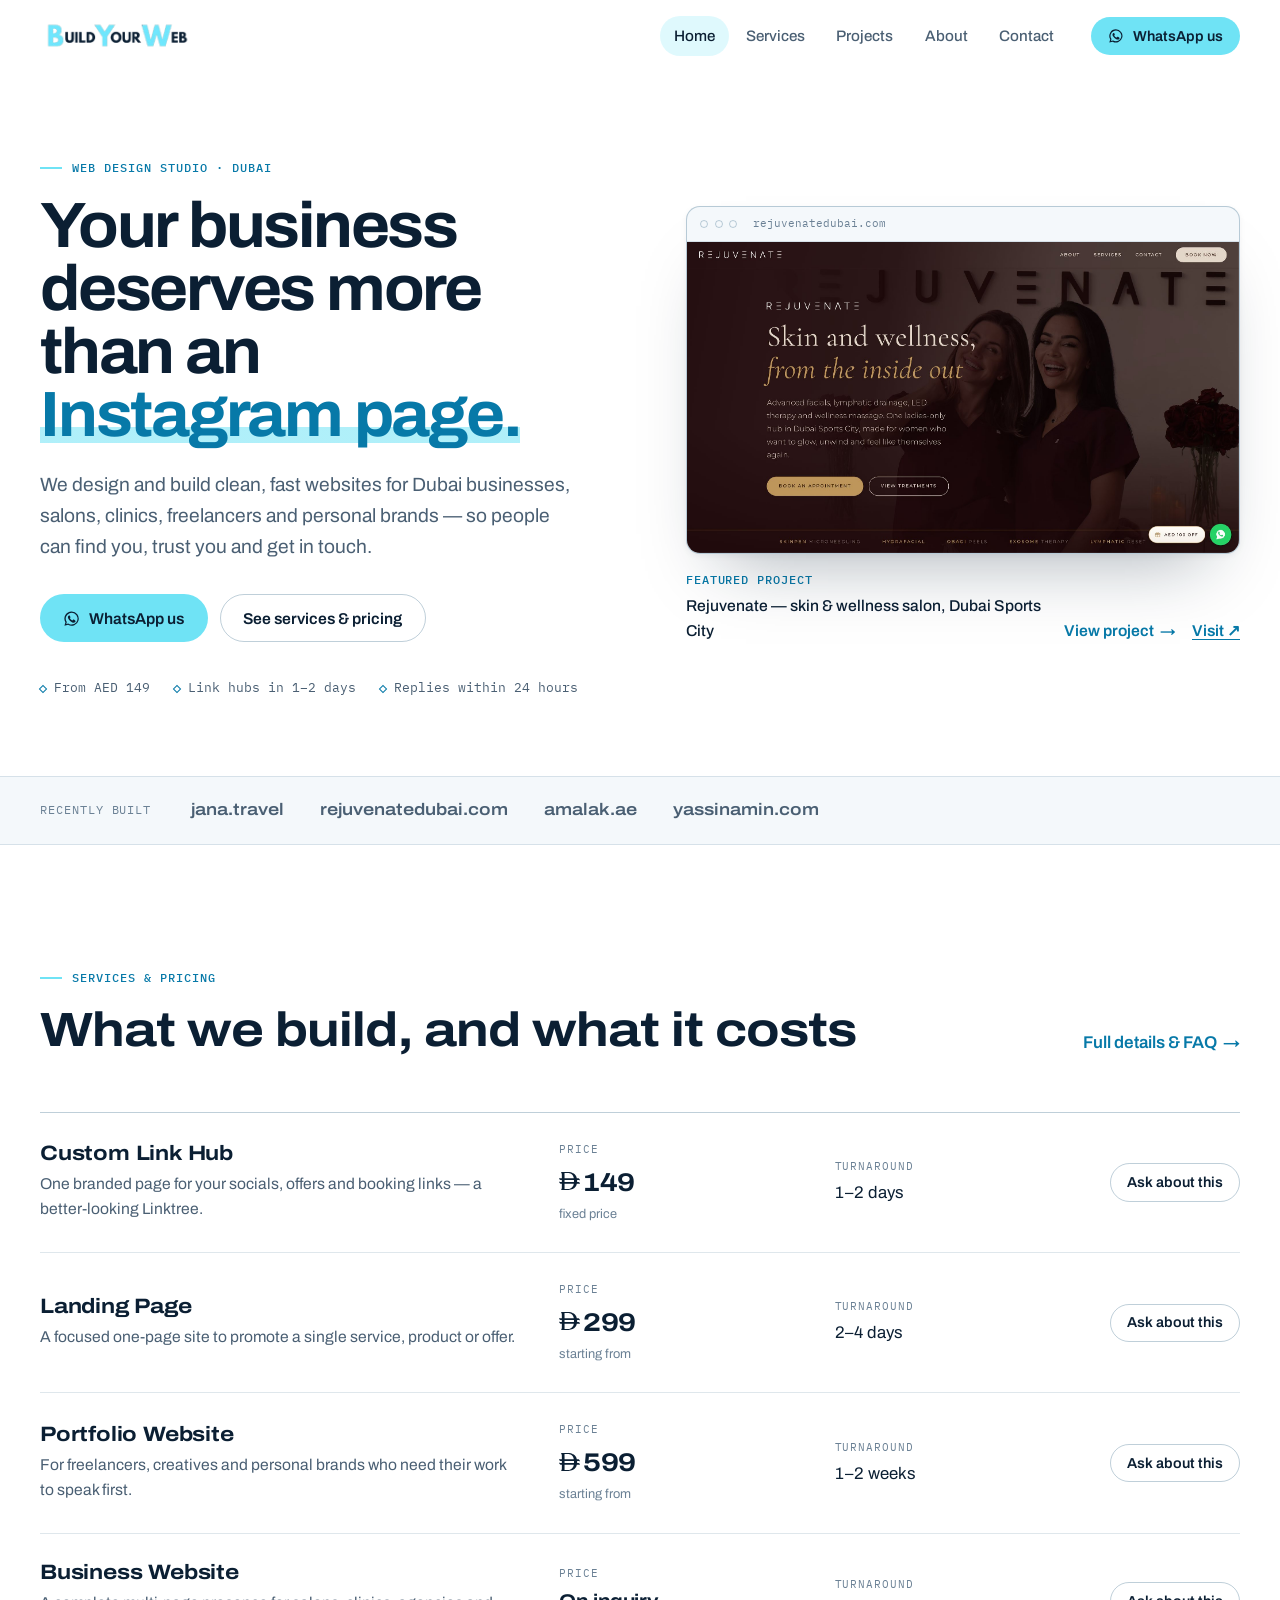
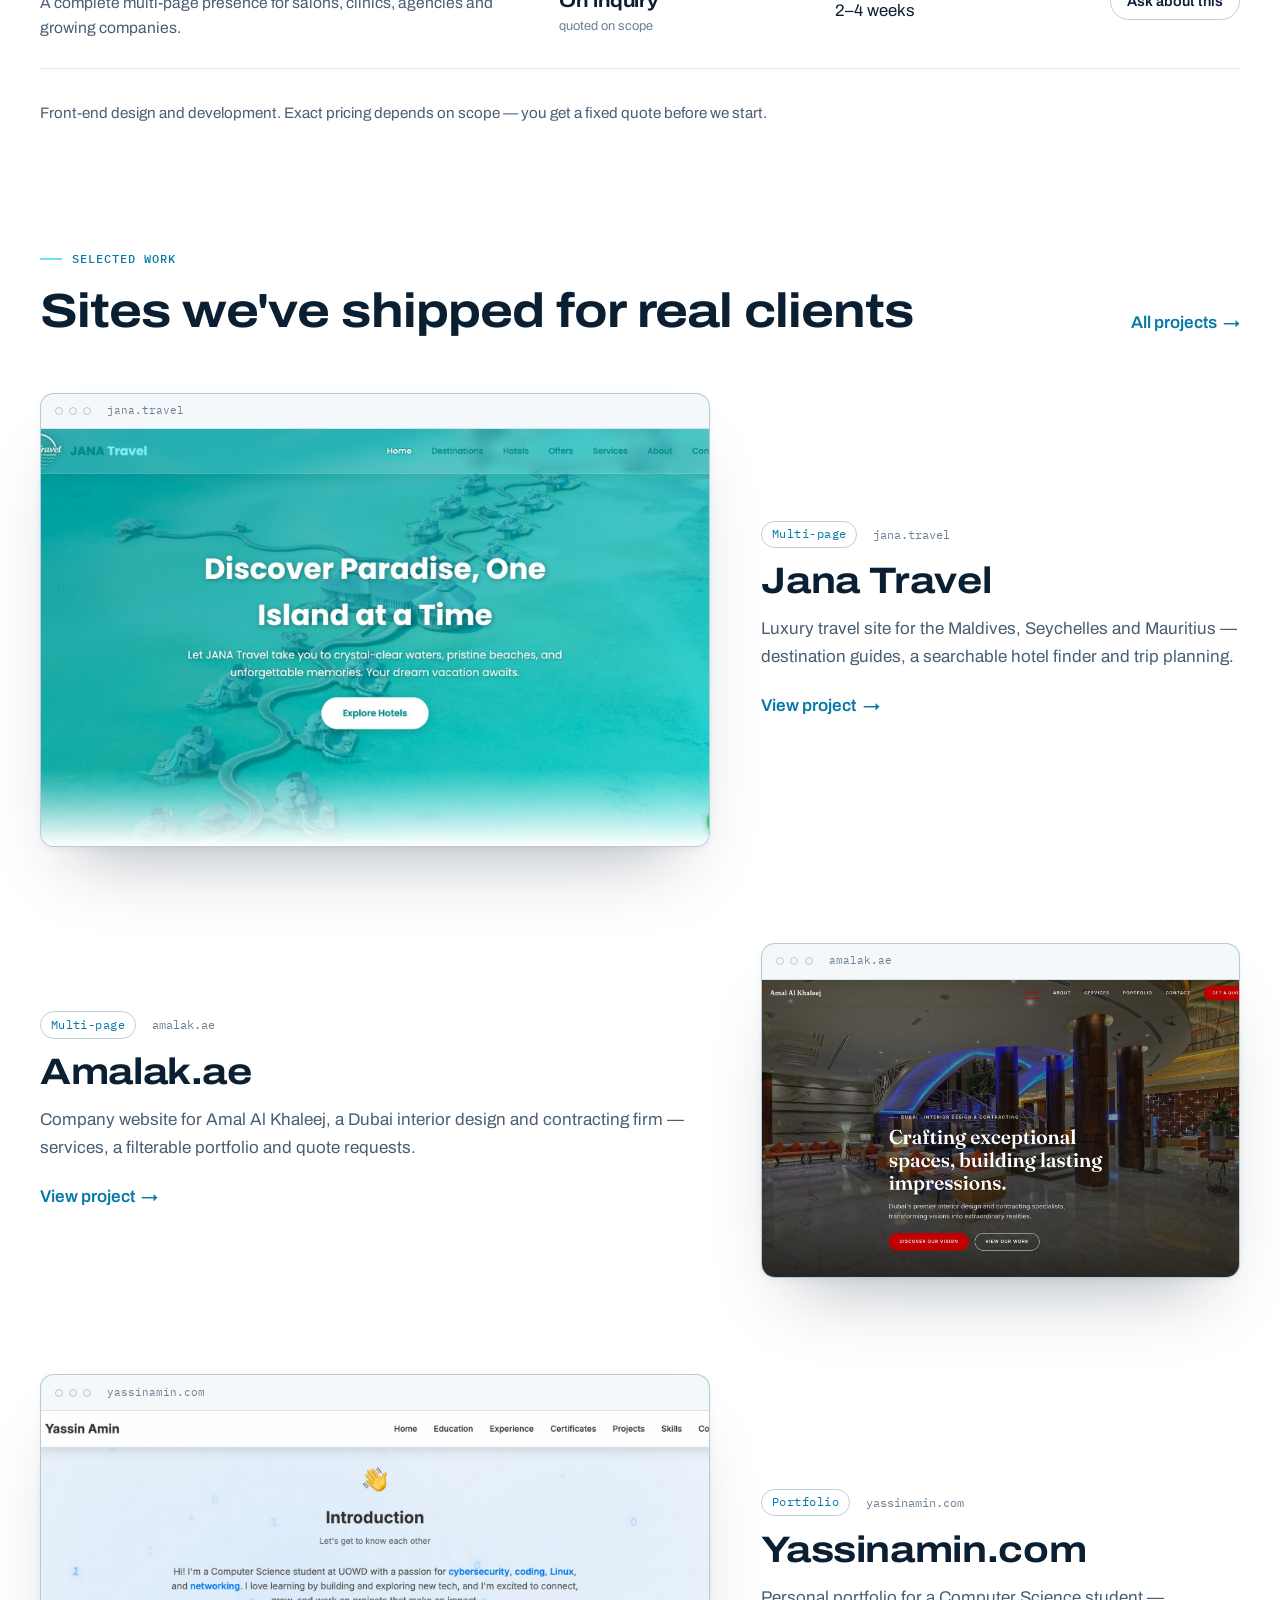
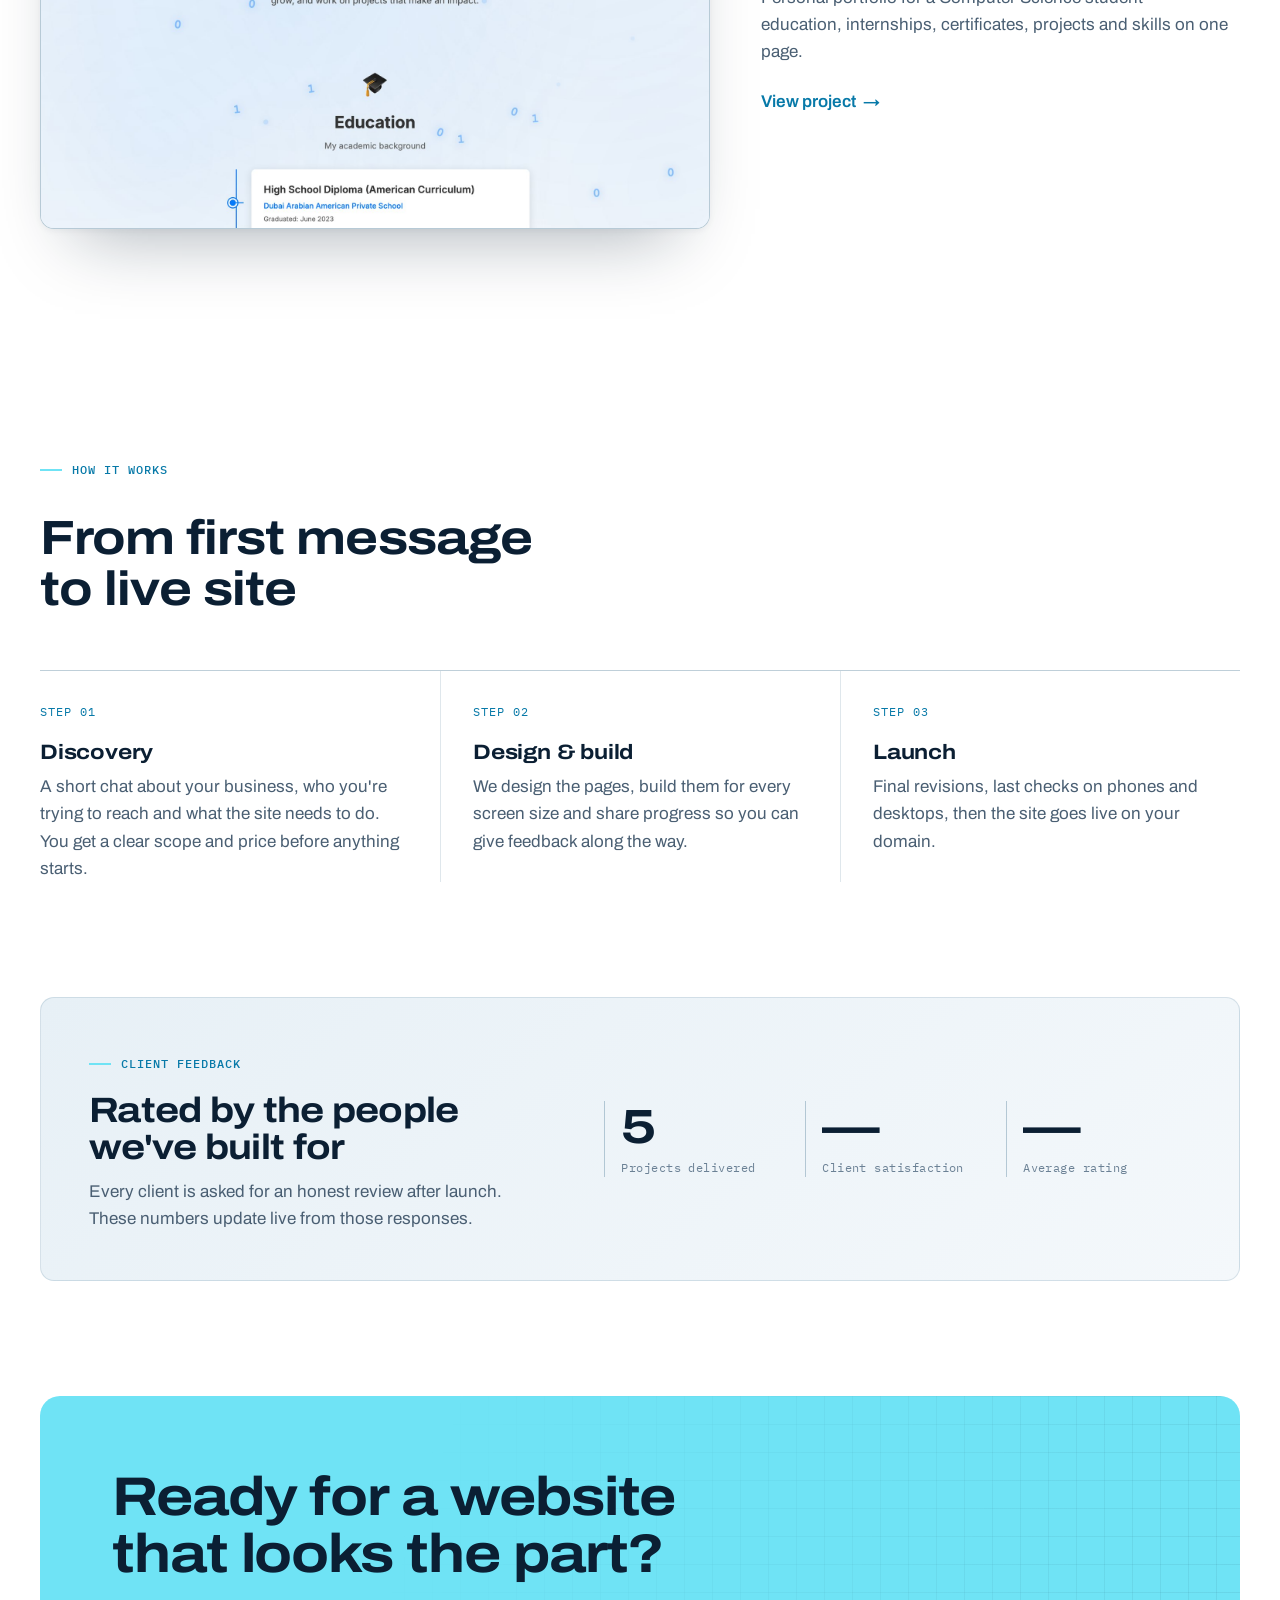
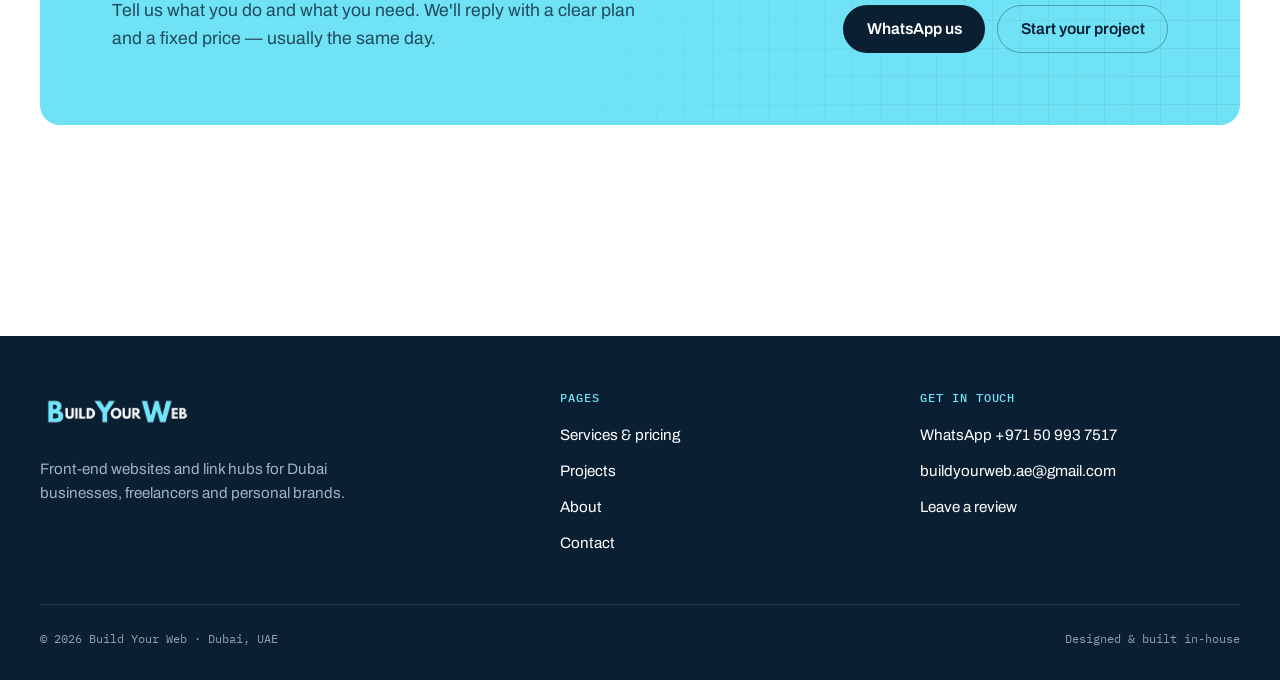
==== commit e430958f: "Merge remote-tracking branch 'origin/main' # Conflicts: #	index.html #	services/index.html" ====
--- a/index.html
+++ b/index.html
@@ -52,6 +52,39 @@
     <link rel="preconnect" href="https://fonts.gstatic.com" crossorigin />
     <link href="https://fonts.googleapis.com/css2?family=Archivo:wdth,wght@62..125,400..800&family=IBM+Plex+Mono:wght@400;500&display=swap" rel="stylesheet" />
     <link rel="stylesheet" href="assets/css/style.css?v=216" />
+    <script type="application/ld+json">
+      {
+        "@context": "https://schema.org",
+        "@type": "ProfessionalService",
+        "name": "Build Your Web (BYW)",
+        "alternateName": "BYW",
+        "url": "https://www.buildyourweb.ae/",
+        "logo": "https://www.buildyourweb.ae/assets/Logo/favicon.png",
+        "image": "https://www.buildyourweb.ae/assets/Logo/favicon.png",
+        "description": "Dubai-based web design service creating clean, modern websites, portfolios, landing pages, and link hub pages for businesses, freelancers, salons, clinics, and personal brands.",
+        "email": "buildyourweb.ae@gmail.com",
+        "telephone": "+971509937517",
+        "priceRange": "AED 149 - AED 2000",
+        "address": {
+          "@type": "PostalAddress",
+          "addressLocality": "Dubai",
+          "addressCountry": "AE"
+        },
+        "areaServed": {
+          "@type": "Country",
+          "name": "United Arab Emirates"
+        },
+        "sameAs": [
+          "https://wa.me/message/2WZRG66PRXP6H1"
+        ],
+        "makesOffer": [
+          { "@type": "Offer", "itemOffered": { "@type": "Service", "name": "Custom Link Hub Page" } },
+          { "@type": "Offer", "itemOffered": { "@type": "Service", "name": "Landing Page Design" } },
+          { "@type": "Offer", "itemOffered": { "@type": "Service", "name": "Portfolio Website Design" } },
+          { "@type": "Offer", "itemOffered": { "@type": "Service", "name": "Multi-Page Business Website Design" } }
+        ]
+      }
+    </script>
   </head>
   <body data-page="home">
     <a class="skip-link" href="#main">Skip to content</a>
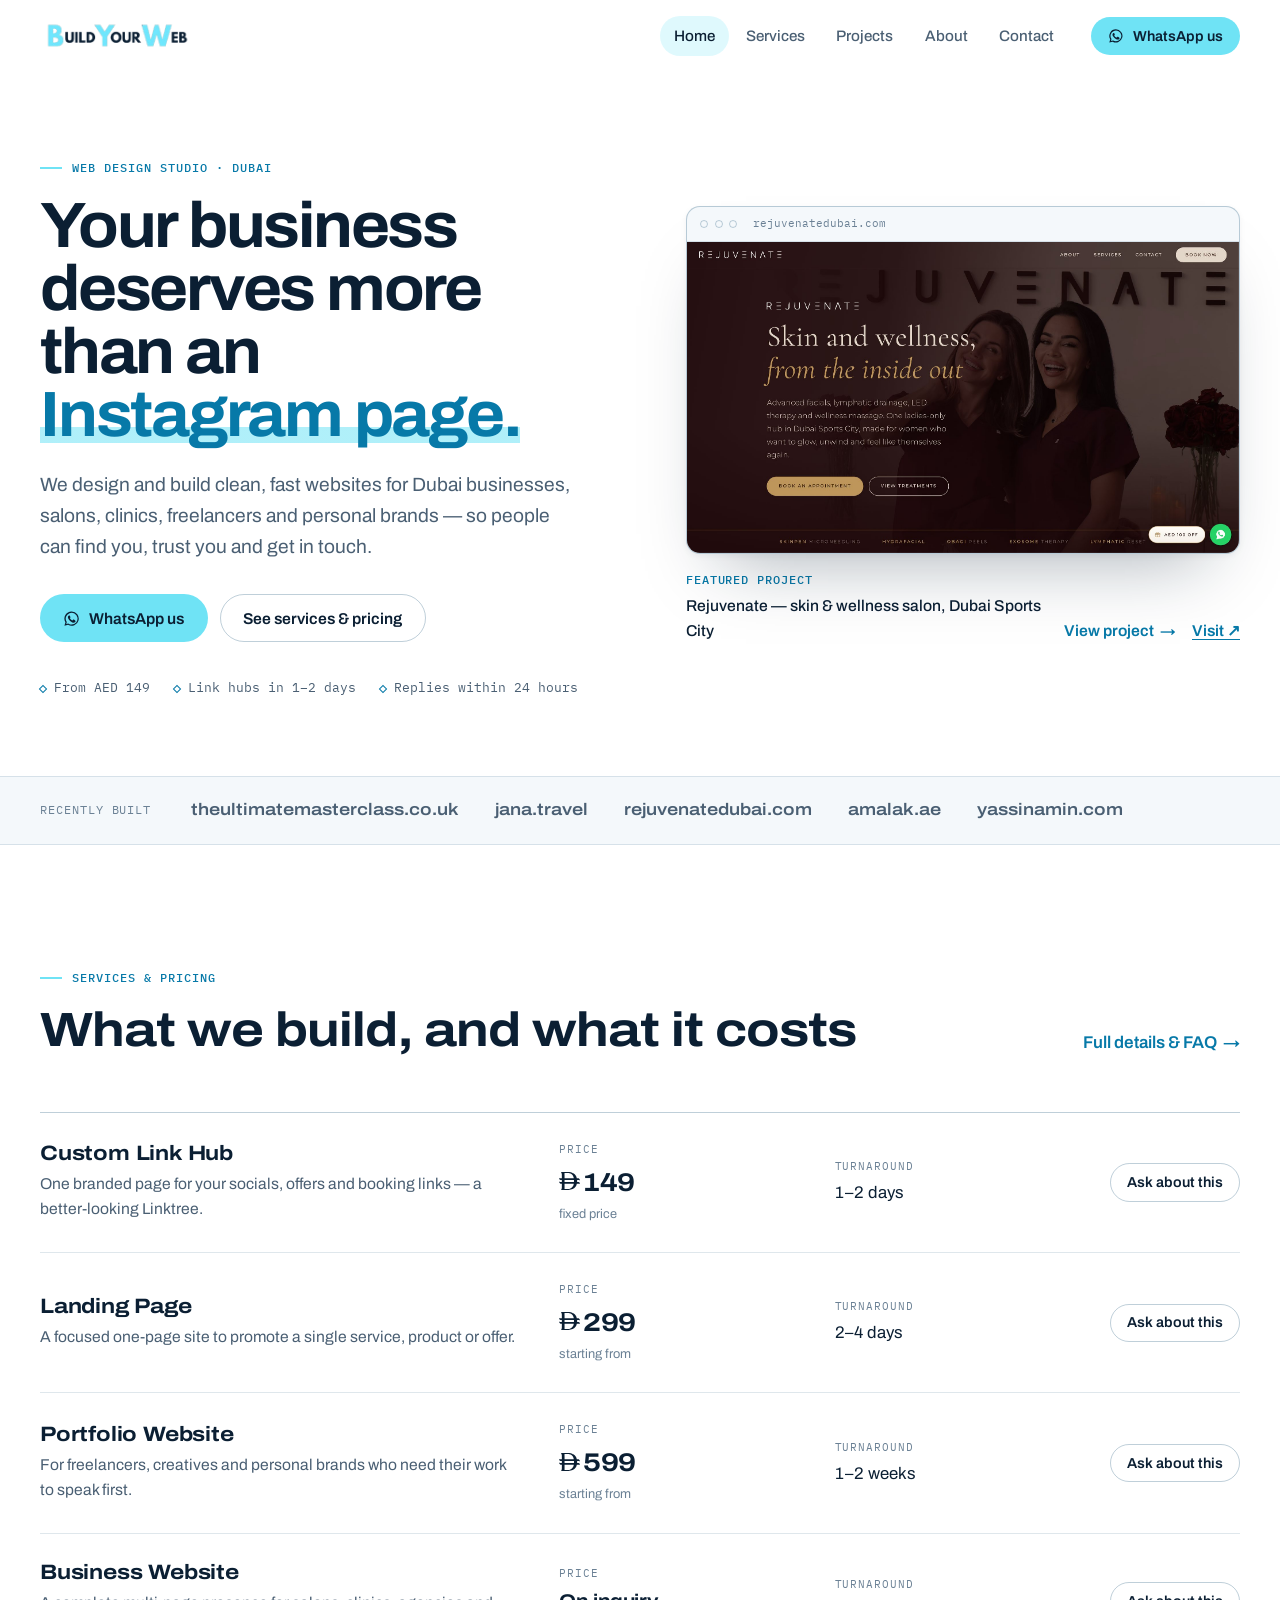
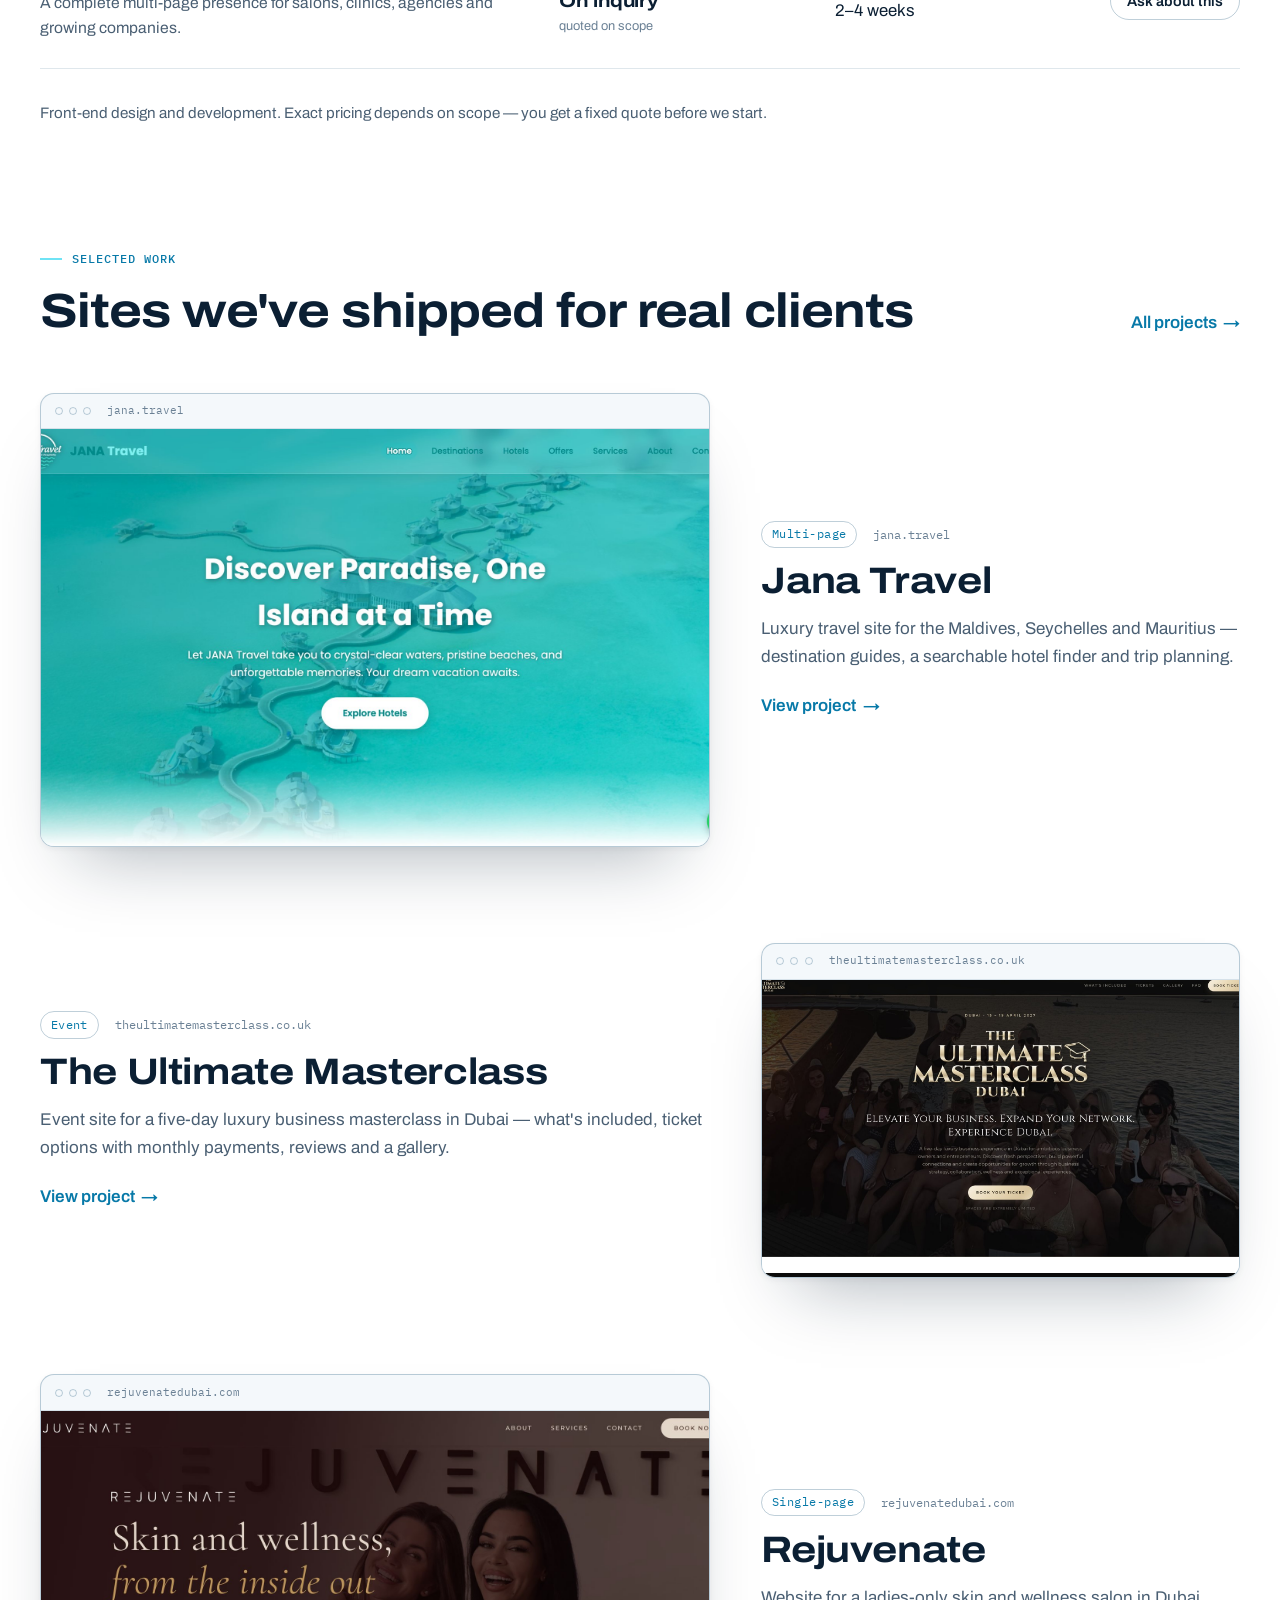
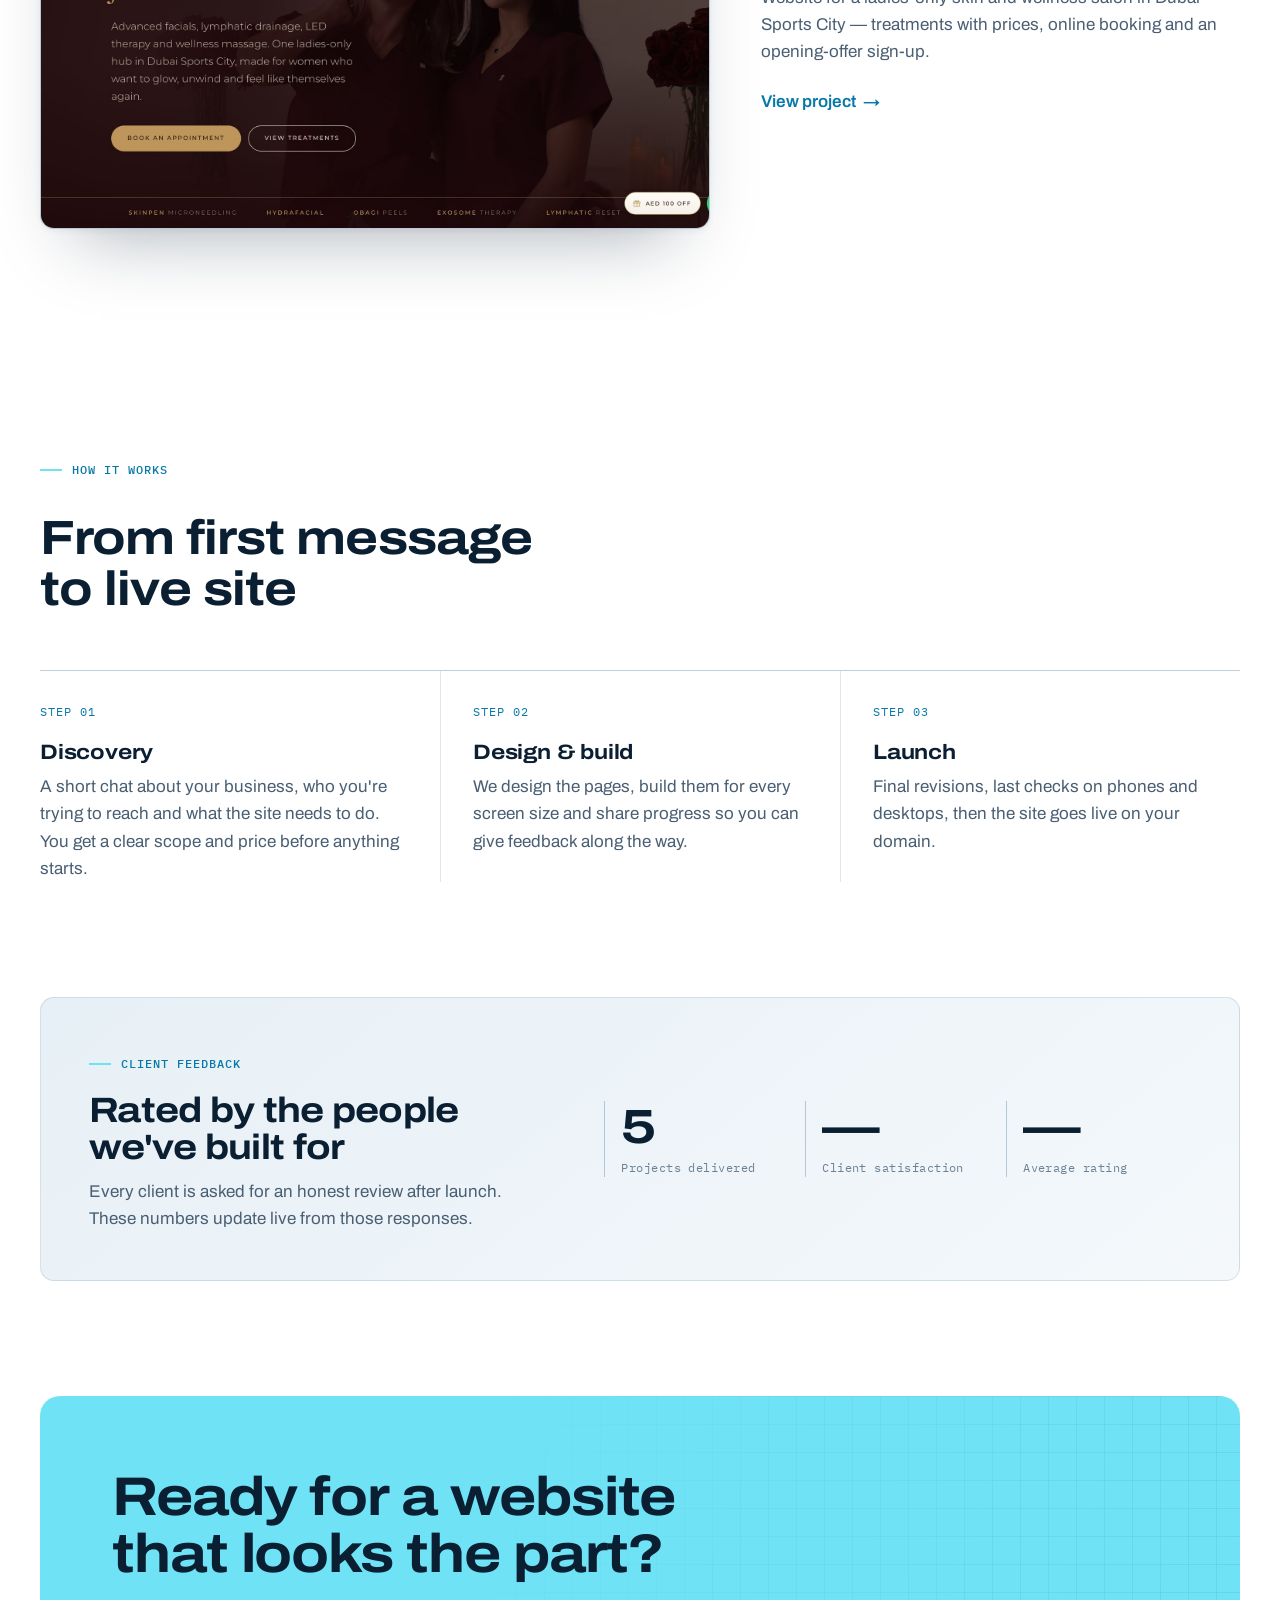
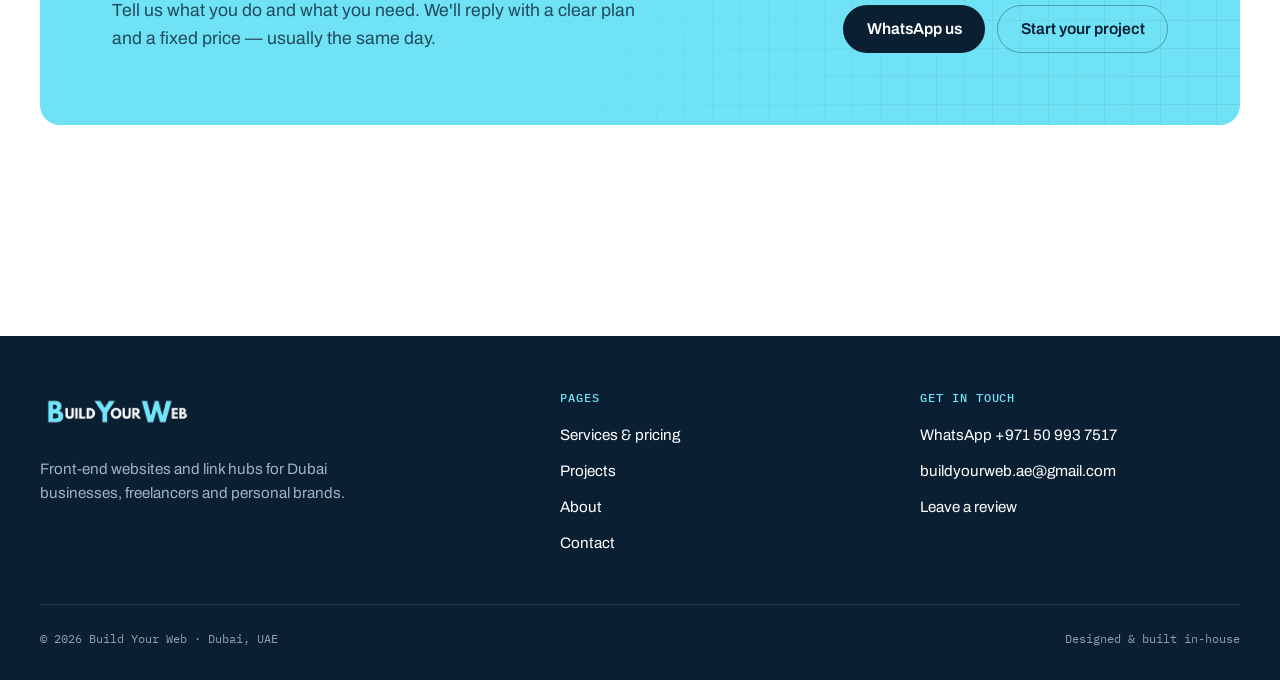
==== commit 036a9b34: "Add The Ultimate Masterclass project; feature Jana Travel, Masterclass and Rejuvenate on homepage Co" ====
--- a/index.html
+++ b/index.html
@@ -139,7 +139,7 @@
       <div class="strip">
         <div class="container strip-inner">
           <span class="strip-label">Recently built</span>
-          <ul class="strip-list"><li>jana.travel</li><li>rejuvenatedubai.com</li><li>amalak.ae</li><li>yassinamin.com</li><li class="dup" aria-hidden="true">jana.travel</li><li class="dup" aria-hidden="true">rejuvenatedubai.com</li><li class="dup" aria-hidden="true">amalak.ae</li><li class="dup" aria-hidden="true">yassinamin.com</li></ul>
+          <ul class="strip-list"><li>theultimatemasterclass.co.uk</li><li>jana.travel</li><li>rejuvenatedubai.com</li><li>amalak.ae</li><li>yassinamin.com</li><li class="dup" aria-hidden="true">theultimatemasterclass.co.uk</li><li class="dup" aria-hidden="true">jana.travel</li><li class="dup" aria-hidden="true">rejuvenatedubai.com</li><li class="dup" aria-hidden="true">amalak.ae</li><li class="dup" aria-hidden="true">yassinamin.com</li></ul>
         </div>
       </div>
 
@@ -211,31 +211,31 @@
               <span class="text-link project-cta">View project</span>
             </div>
           </article>
-          <article class="project project--feature reveal" tabindex="0" role="button" aria-label="Open project details: Amalak.ae" data-modal-title="Amalak.ae" data-modal-type="Multi-Page Website" data-modal-url="https://amalak.ae" data-modal-description="Amalak.ae is the official website for Amal Al Khaleej, a Dubai-based interior design and contracting company. The site presents the company&#x27;s services in detail, showcases residential, commercial and hospitality projects in a filterable portfolio, highlights the brands it has worked with, and makes it easy to request a quote." data-modal-points="Home, About, Services, Portfolio and Contact pages|Detailed services: interior design, contracting, lighting, space planning, carpentry|Portfolio filtered by residential, commercial and hospitality|Trusted-by brand strip|Get-a-quote calls to action throughout" data-modal-images="Projects/Amalak.ae/1.jpg|Projects/Amalak.ae/2.jpg|Projects/Amalak.ae/3.jpg|Projects/Amalak.ae/4.jpg">
+          <article class="project project--feature reveal" tabindex="0" role="button" aria-label="Open project details: The Ultimate Masterclass" data-modal-title="The Ultimate Masterclass" data-modal-type="Event Website" data-modal-url="https://theultimatemasterclass.co.uk" data-modal-description="The Ultimate Masterclass is the website for a five-day luxury business masterclass and retreat in Dubai for ambitious business owners and entrepreneurs. It walks visitors through everything the ticket includes, from the business growth masterclass and welcome brunch to a desert adventure and luxury yacht party, then lets them choose a full or partner ticket and pay in full or monthly." data-modal-points="Hero with event dates and a book-your-ticket call to action|What&#x27;s-included cards for every part of the five days|Ticket options with pay-in-full and monthly payment plans|Separate partner ticket for the social events|Podcast feature, attendee reviews and photo gallery|FAQ, WhatsApp contact and terms acceptance before payment" data-modal-images="Projects/The Ultimate Masterclass/1.jpg|Projects/The Ultimate Masterclass/2.jpg|Projects/The Ultimate Masterclass/3.jpg|Projects/The Ultimate Masterclass/4.jpg">
             <div class="project-media">
               <div class="browser">
-                <div class="browser-bar"><i></i><i></i><i></i><span class="browser-url">amalak.ae</span></div>
-                <div class="browser-view"><img src="Projects/Amalak.ae/1.jpg" alt="Amalak.ae website" width="1600" height="1000" decoding="async" loading="lazy" /></div>
+                <div class="browser-bar"><i></i><i></i><i></i><span class="browser-url">theultimatemasterclass.co.uk</span></div>
+                <div class="browser-view"><img src="Projects/The Ultimate Masterclass/1.jpg" alt="The Ultimate Masterclass website" width="1600" height="1000" decoding="async" loading="lazy" /></div>
               </div>
             </div>
             <div class="project-body">
-              <div class="project-meta"><span class="tag">Multi-page</span><span>amalak.ae</span></div>
-              <h3>Amalak.ae</h3>
-              <p>Company website for Amal Al Khaleej, a Dubai interior design and contracting firm — services, a filterable portfolio and quote requests.</p>
+              <div class="project-meta"><span class="tag">Event</span><span>theultimatemasterclass.co.uk</span></div>
+              <h3>The Ultimate Masterclass</h3>
+              <p>Event site for a five-day luxury business masterclass in Dubai — what&#x27;s included, ticket options with monthly payments, reviews and a gallery.</p>
               <span class="text-link project-cta">View project</span>
             </div>
           </article>
-          <article class="project project--feature reveal" tabindex="0" role="button" aria-label="Open project details: Yassinamin.com" data-modal-title="Yassinamin.com" data-modal-type="Personal Portfolio" data-modal-url="https://www.yassinamin.com" data-modal-description="Yassinamin.com is a personal portfolio website that presents academic background, technical interests, work experience, and selected projects in one clean, structured space — introducing a Computer Science student at the University of Wollongong in Dubai with interests in cybersecurity, coding, Linux, and networking." data-modal-points="Introduction and personal summary|Education timeline|Experience with internships and roles|Projects with live website links|Skills grouped by category|Contact form" data-modal-images="Projects/Yassinamin.com/1.jpg|Projects/Yassinamin.com/2.jpg|Projects/Yassinamin.com/3.jpg|Projects/Yassinamin.com/4.jpg">
+          <article class="project project--feature reveal" tabindex="0" role="button" aria-label="Open project details: Rejuvenate" data-modal-title="Rejuvenate" data-modal-type="Single-Page Website" data-modal-url="https://rejuvenatedubai.com" data-modal-description="Rejuvenate is the website for a ladies-only skin and wellness salon in Dubai Sports City, offering advanced facials, lymphatic drainage, LED therapy and wellness massage. The site introduces the salon&#x27;s consultation-first philosophy, lists every treatment with prices and session lengths, and makes it easy to book online, message on WhatsApp or claim a first-visit offer." data-modal-points="Hero with booking and treatment calls to action|Signature treatments overview|Full price list with session lengths|Online booking for new and existing clients|Opening-list sign-up with first-visit offer|Inside-the-salon gallery and contact page" data-modal-images="Projects/Rejuvenate/1.jpg|Projects/Rejuvenate/2.jpg|Projects/Rejuvenate/3.jpg|Projects/Rejuvenate/4.jpg">
             <div class="project-media">
               <div class="browser">
-                <div class="browser-bar"><i></i><i></i><i></i><span class="browser-url">yassinamin.com</span></div>
-                <div class="browser-view"><img src="Projects/Yassinamin.com/1.jpg" alt="Yassinamin.com website" width="1600" height="1000" decoding="async" loading="lazy" /></div>
+                <div class="browser-bar"><i></i><i></i><i></i><span class="browser-url">rejuvenatedubai.com</span></div>
+                <div class="browser-view"><img src="Projects/Rejuvenate/1.jpg" alt="Rejuvenate website" width="1600" height="1000" decoding="async" loading="lazy" /></div>
               </div>
             </div>
             <div class="project-body">
-              <div class="project-meta"><span class="tag">Portfolio</span><span>yassinamin.com</span></div>
-              <h3>Yassinamin.com</h3>
-              <p>Personal portfolio for a Computer Science student — education, internships, certificates, projects and skills on one page.</p>
+              <div class="project-meta"><span class="tag">Single-page</span><span>rejuvenatedubai.com</span></div>
+              <h3>Rejuvenate</h3>
+              <p>Website for a ladies-only skin and wellness salon in Dubai Sports City — treatments with prices, online booking and an opening-offer sign-up.</p>
               <span class="text-link project-cta">View project</span>
             </div>
           </article>
